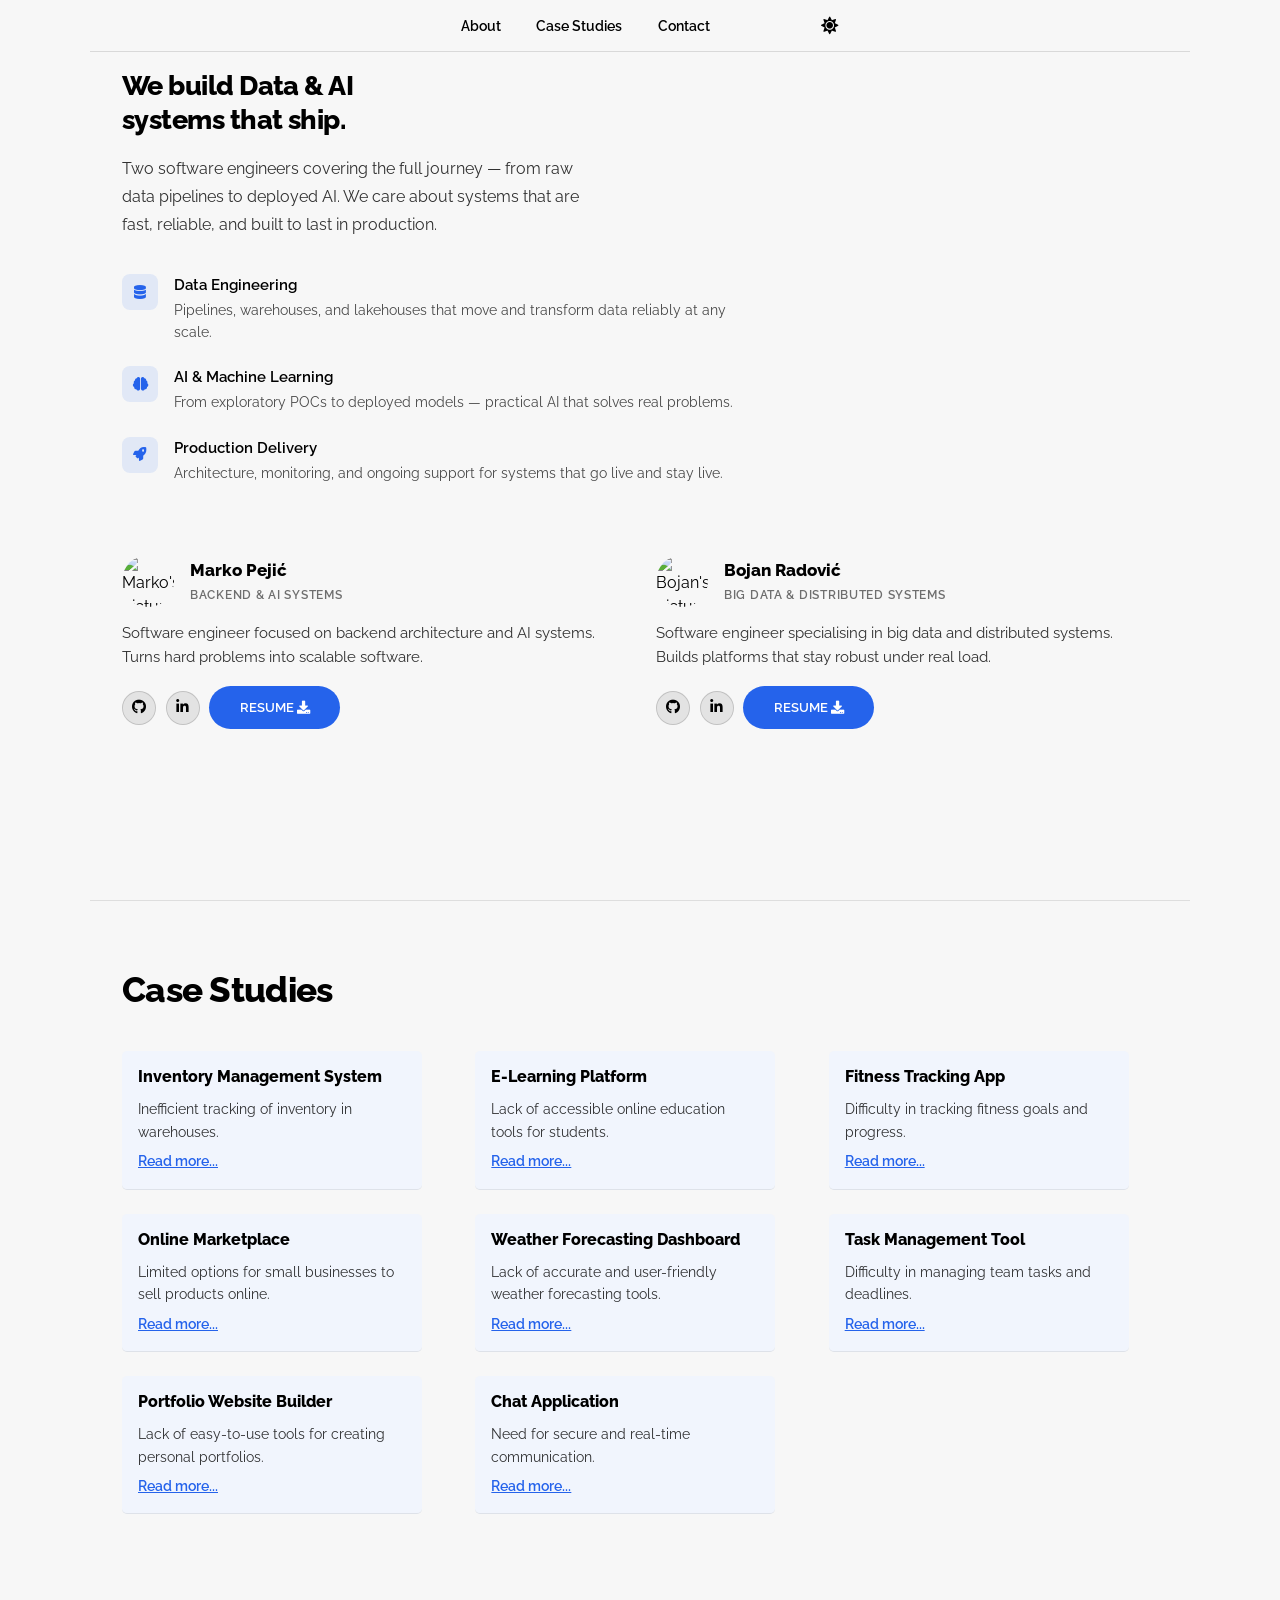
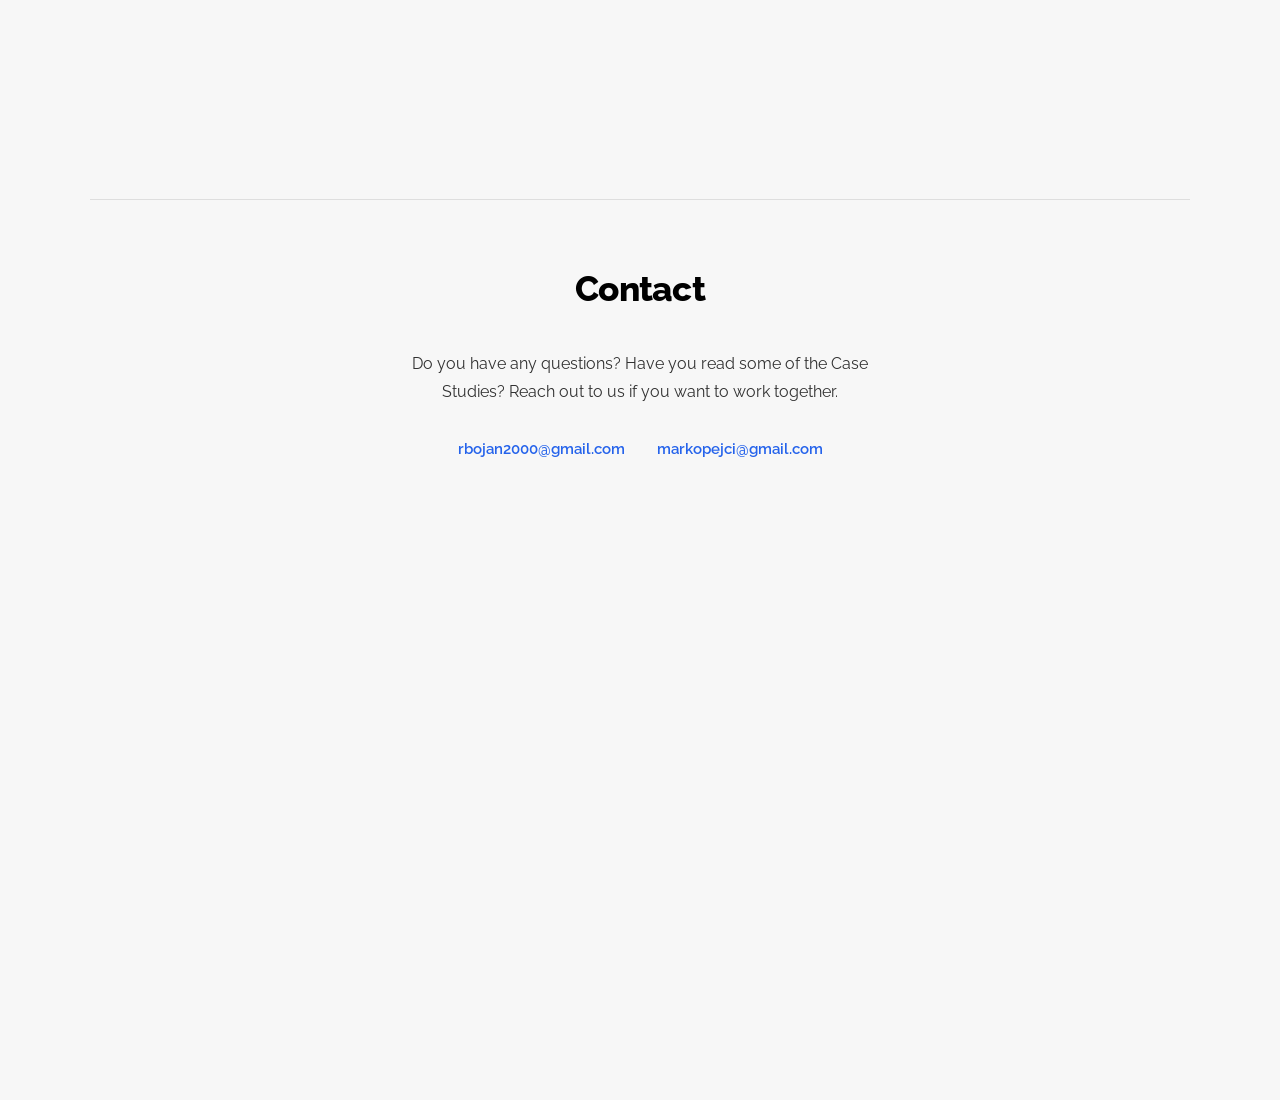
==== index.html @ 1a300f39 "Template" ====
<!DOCTYPE html>
<html lang="en">

<head>
  <meta charset="UTF-8" />
  <meta http-equiv="X-UA-Compatible" content="IE=edge" />
  <meta name="viewport" content="width=device-width, initial-scale=1.0" />
  <!-- Primary Meta Tags -->
  <title>PeyAI | Software Engineering Studio</title>
  <meta property="twitter:card" content="summary_large_image" />
  <meta property="twitter:url" content="https://github.com/CommunityPro/portfolio-html" />
  <meta property="twitter:title" content="PeyAI - Software Engineering Studio" />
  <meta property="twitter:description"
    content="PeyAI builds practical and scalable software products, from AI-powered systems to modern web platforms." />
  <meta property="twitter:image"
    content="https://user-images.githubusercontent.com/62628408/150613011-b78a7f5a-0af1-4312-aab0-0022e7258693.png" />

  <!-- Link -->
  <link rel="icon" href="data:image/svg+xml,<svg xmlns='http://www.w3.org/2000/svg' viewBox='0 0 100 100'><text y='.9em' font-size='90'>☁️</text></svg>" />
  <link rel="apple-touch-icon" sizes="180x180" href="assets/favicon/apple-touch-icon.png" />
  <link rel="manifest" href="assets/favicon/site.webmanifest" />
  <link rel="stylesheet" href="https://use.fontawesome.com/releases/v5.15.4/css/all.css"
    integrity="sha384-DyZ88mC6Up2uqS4h/KRgHuoeGwBcD4Ng9SiP4dIRy0EXTlnuz47vAwmeGwVChigm" crossorigin="anonymous" />
  <link rel="stylesheet" href="css/style.css" />
  <link rel="stylesheet" href="css/utilities.css" />
</head>

<body>

  <!-- Navbar -->
  <nav class="navbar">
    <div class="container">
      <!-- Navbar links -->
      <ul class="nav-menu">
        <li><a class="nav-link" href="#about">About</a></li>
        <li><a class="nav-link" href="#projects">Case Studies</a></li>
        <li><a class="nav-link" href="#contact">Contact</a></li>

        <!-- Hamburger menu -->
      </ul>
      <div class="nav-actions">
        <div class="theme-switch">
          <input type="checkbox" id="theme-toggle-home" aria-label="Toggle dark mode" />
          <label for="theme-toggle-home" class="theme-toggle-icons">
            <i class="fas fa-sun sun"></i>
            <i class="fas fa-moon moon"></i>
          </label>
        </div>
        <div class="hamburger">
          <span class="bar"></span>
          <span class="bar"></span>
          <span class="bar"></span>
        </div>
      </div>
    </div>
  </nav>

  <!-- About Us Section -->
  <section id="about" class="container">
    <!-- Narrative + capabilities -->
    <div class="about-text">
      <h2 class="about-statement">We build Data &amp; AI<br>systems that ship.</h2>
      <p class="about-body">Two software engineers covering the full journey &mdash; from raw data pipelines to deployed AI. We care about systems that are fast, reliable, and built to last in production.</p>
      <ul class="about-capabilities">
        <li>
          <span class="cap-icon"><i class="fas fa-database"></i></span>
          <div>
            <strong>Data Engineering</strong>
            <p>Pipelines, warehouses, and lakehouses that move and transform data reliably at any scale.</p>
          </div>
        </li>
        <li>
          <span class="cap-icon"><i class="fas fa-brain"></i></span>
          <div>
            <strong>AI &amp; Machine Learning</strong>
            <p>From exploratory POCs to deployed models &mdash; practical AI that solves real problems.</p>
          </div>
        </li>
        <li>
          <span class="cap-icon"><i class="fas fa-rocket"></i></span>
          <div>
            <strong>Production Delivery</strong>
            <p>Architecture, monitoring, and ongoing support for systems that go live and stay live.</p>
          </div>
        </li>
      </ul>
    </div>

    <!-- Team -->
    <div class="about-team">
      <div class="profile-card">
        <div class="profile-card-top">
          <img src="./assets/1657888486524.jpeg" alt="Marko's Picture" class="profile-image" />
          <div>
            <h3>Marko Pejić</h3>
            <p class="profile-role">Backend &amp; AI Systems</p>
          </div>
        </div>
        <p class="profile-bio">Software engineer focused on backend architecture and AI systems. Turns hard problems into scalable software.</p>
        <div class="profile-actions">
          <a href="https://github.com/" target="_blank" rel="noopener" class="btn-icon" title="GitHub"><i class="fab fa-github"></i></a>
          <a href="https://linkedin.com/" target="_blank" rel="noopener" class="btn-icon" title="LinkedIn"><i class="fab fa-linkedin-in"></i></a>
          <a href="marko-resume.pdf" download class="btn btn-primary btn-sm">Resume <i class="fas fa-download"></i></a>
        </div>
      </div>
      <div class="profile-card">
        <div class="profile-card-top">
          <img src="assets/Boysant.jpeg" alt="Bojan's Picture" class="profile-image" />
          <div>
            <h3>Bojan Radović</h3>
            <p class="profile-role">Big Data &amp; Distributed Systems</p>
          </div>
        </div>
        <p class="profile-bio">Software engineer specialising in big data and distributed systems. Builds platforms that stay robust under real load.</p>
        <div class="profile-actions">
          <a href="https://github.com/" target="_blank" rel="noopener" class="btn-icon" title="GitHub"><i class="fab fa-github"></i></a>
          <a href="https://linkedin.com/" target="_blank" rel="noopener" class="btn-icon" title="LinkedIn"><i class="fab fa-linkedin-in"></i></a>
          <a href="bojan-resume.pdf" download class="btn btn-primary btn-sm">Resume <i class="fas fa-download"></i></a>
        </div>
      </div>
    </div>

  </section>

  <!-- Projects Section -->
  <section id="projects" class="project-container container">
    <h2 class="section-title">Case Studies</h2>
    <div class="project-grid">
      <!-- Project 1 -->
      <div class="card project-card">
        <h3>Inventory Management System</h3>
        <p>Inefficient tracking of inventory in warehouses.</p>
        <a href="project-example.html" class="read-more">Read more...</a>
      </div>
      <!-- Project 2 -->
      <div class="card project-card">
        <h3>E-Learning Platform</h3>
        <p>Lack of accessible online education tools for students.</p>
        <a href="project-example.html" class="read-more">Read more...</a>
      </div>
      <!-- Project 3 -->
      <div class="card project-card">
        <h3>Fitness Tracking App</h3>
        <p>Difficulty in tracking fitness goals and progress.</p>
        <a href="project-example.html" class="read-more">Read more...</a>
      </div>
      <!-- Project 4 -->
      <div class="card project-card">
        <h3>Online Marketplace</h3>
        <p>Limited options for small businesses to sell products online.</p>
        <a href="project-example.html" class="read-more">Read more...</a>
      </div>
      <!-- Project 5 -->
      <div class="card project-card">
        <h3>Weather Forecasting Dashboard</h3>
        <p>Lack of accurate and user-friendly weather forecasting tools.</p>
        <a href="project-example.html" class="read-more">Read more...</a>
      </div>
      <!-- Project 6 -->
      <div class="card project-card">
        <h3>Task Management Tool</h3>
        <p>Difficulty in managing team tasks and deadlines.</p>
        <a href="project-example.html" class="read-more">Read more...</a>
      </div>
      <!-- Project 7 -->
      <div class="card project-card">
        <h3>Portfolio Website Builder</h3>
        <p>Lack of easy-to-use tools for creating personal portfolios.</p>
        <a href="project-example.html" class="read-more">Read more...</a>
      </div>
      <!-- Project 8 -->
      <div class="card project-card">
        <h3>Chat Application</h3>
        <p>Need for secure and real-time communication.</p>
        <a href="project-example.html" class="read-more">Read more...</a>
      </div>
    </div>
  </section>

  <!-- Contact Section -->
  <section id="contact" class="container">
    <h2 class="section-title">Contact</h2>
    <p class="contact-body">Do you have any questions? Have you read some of the Case Studies? Reach out to us if you want to work together.</p>
    <div class="contact-emails">
      <a href="mailto:rbojan2000@gmail.com" class="contact-email">rbojan2000@gmail.com</a>
      <a href="mailto:markopejci@gmail.com" class="contact-email">markopejci@gmail.com</a>
    </div>
  </section>

  <script src="js/script.js"></script>
</body>

</html>
---- css/style.css ----
/* This is the required project styling. Will contain essential CSS styles like:
   * Flex property
   * Grid layout
   * Cards and sections
*/

@import url(https://fonts.googleapis.com/css?family=Raleway:100,200,300,regular,500,600,700,800,900,100italic,200italic,300italic,italic,500italic,600italic,700,800,900italic);

/* variables */
:root {
  /* Colors */
  --primary-color: #2563eb;
  --secondary-color: #2563eb;
  --bg-primary: #f7f7f7;
  --text-color: #000000;
  --text-color-two: #ffffff;
  --bg-secondary: #1e3a8a;
  --card-background: #f1f5fd;
  --bg-secondary-two: #dbeafe;
  --shadow: 0 8px 24px rgba(0, 0, 0, 0.08);
  --footer-bg: #111827;
  --ambient-a: rgba(37, 99, 235, 0.12);
  --ambient-b: rgba(37, 99, 235, 0.10);
  --network-overlay: rgba(255, 255, 255, 0.70);

  /* Font Weight */
  --weight-small: 400;
  --weight-semibold: 600;
  --weight-bold: 800;

  /* Max width */
  --width-small: 600px;
  --width-medium: 1100px;
  --width-large: 1300px;
}

[data-theme="dark"] {
  --primary-color: #3b82f6;
  --secondary-color: #3b82f6;
  --bg-primary: #141414;
  --text-color: #f7f7f7;
  --text-color-two: #141414;
  --bg-secondary: #141414;
  --card-background: #1e1e1e;
  --bg-secondary-two: #1a1030;
  --shadow: 0 10px 28px rgba(0, 0, 0, 0.60);
  --footer-bg: #0d0d0d;
  --ambient-a: rgba(59, 130, 246, 0.12);
  --ambient-b: rgba(59, 130, 246, 0.08);
  --network-overlay: rgba(0, 0, 0, 0.75);
}

html {
  font-size: 100%;
  scroll-behavior: smooth;
}

/* Reset default styling */
* {
  margin: 0;
  padding: 0;
  box-sizing: border-box;
}

ul {
  list-style: none;
}

a {
  text-decoration: none;
  color: var(--text-color);
}

/* Main styling */
body {
  background: var(--bg-primary);
  color: var(--text-color);
  font-family: "Raleway", sans-serif;
  line-height: 1.5;
  overflow-x: hidden;
}

button,
input,
textarea,
select,
a,
p,
h1,
h2,
h3,
h4,
h5,
h6,
li,
label,
span {
  font-family: "Raleway", sans-serif;
}

.fas.fa-arrow-right {
  margin-left: 0.5rem;
  font-size: 0.9rem;
}

/* Navbar */
.navbar {
  position: fixed;
  top: 0;
  left: 0;
  right: 0;
  z-index: 1000;
  background: transparent;
  transition: background 0.3s ease, box-shadow 0.3s ease;
}

.navbar.scrolled {
  background: var(--bg-primary);
}

.navbar.scrolled .container {
  position: relative;
}

.navbar.scrolled .container::after {
  content: '';
  position: absolute;
  bottom: 0;
  left: 5%;
  right: 5%;
  height: 1px;
  box-shadow: 0 4px 8px 2px color-mix(in srgb, var(--text-color) 8%, transparent);
}

.navbar .container {
  display: flex;
  align-items: center;
  justify-content: center;
  gap: 3rem;
  z-index: 20;
  height: 52px;
  width: 100%;
  border-bottom: 1px solid color-mix(in srgb, var(--text-color) 12%, transparent);
}

.navbar .nav-home {
  color: var(--text-color);
  font-size: 1.1rem;
  line-height: 1;
  margin-right: 1.4rem;
}

.navbar .nav-home:hover {
  color: var(--primary-color);
}

.navbar .nav-menu {
  display: flex;
  align-items: center;
  background: transparent;
  gap: 1.1rem;
  margin: 0 1.5rem;
}

.navbar .nav-link {
  margin: 0;
  font-size: 0.85rem;
  font-weight: var(--weight-semibold);
  padding: 0.1rem 0.55rem;
}

.navbar #logo img {
  display: block;
  width: 40px;
}

.navbar #logo a {
  color: var(--primary-color);
  font-size: 1.1rem;
  font-weight: var(--weight-bold);
  letter-spacing: 0.04em;
}

.navbar .btn {
  margin-right: 1.5rem;
}

.navbar .nav-actions {
  display: flex;
  align-items: center;
  gap: 0.3rem;
  margin-left: 1.4rem;
}

.division {
  display: none;
}

/* Section Spacing */
section {
  padding: 5rem 0;
  scroll-margin-top: 0;
}

/* Projects */
#projects {
  display: flex;
  flex-direction: column;
  margin: 0 auto;
  padding-top: calc(52px + 1rem);
  border-top: 1px solid color-mix(in srgb, var(--text-color) 10%, transparent);
  border-bottom: 1px solid color-mix(in srgb, var(--text-color) 10%, transparent);
  min-height: 100vh;
}

#projects .btn {
  align-self: center;
  margin: 2rem 0;
}

.project {
  display: flex;
  flex-direction: column;
  gap: 2rem;
  align-items: center;
}

.card {
  flex: 1;
  min-width: 250px;
  max-width: 300px;
  padding: 1.5rem 0;
  color: var(--text-color);
  text-align: left;
  border-bottom: 1px solid color-mix(in srgb, var(--text-color) 8%, transparent);
}

.card .project-bio p {
  font-size: 0.83rem;
}

.card .project-bio h3 {
  font-size: 0.9rem;
}

.project-info {
  display: flex;
  justify-content: space-between;
  opacity: 0;
  position: relative;
  transition: 0.5s ease-in-out;
}

.project-bio {
  display: flex;
  flex-direction: column;
  justify-content: flex-end;
  position: relative;
  top: 160px;
  left: 10px;
}

/* Projects Section */
.project-container {
  margin: 1.5rem auto;
  max-width: 100%;
  /* Allow the section to span the full width of the screen */
  padding: 0 1rem;
  /* Add padding for better spacing on smaller screens */
}

.project-grid {
  display: grid;
  grid-template-columns: repeat(auto-fit, minmax(300px, 1fr));
  /* Dynamically fit cards in a row */
  gap: 1.5rem;
  /* Add spacing between cards */
}

.card {
  display: flex;
  flex-direction: column;
  justify-content: space-between;
  padding: 1.8rem 0;
  color: var(--text-color);
  text-align: left;
  height: 100%;
  border-bottom: 1px solid color-mix(in srgb, var(--text-color) 8%, transparent);
  transition: none;
}

.card:hover {
  transform: none;
  box-shadow: none;
  border-bottom-color: transparent;
}

.project-grid .project-card {
  border-bottom: 1px solid color-mix(in srgb, var(--text-color) 8%, transparent);
}

.project-grid .project-card h3 {
  line-height: 1.2;
}

.project-grid .project-card .btn {
  margin-top: 1rem;
}

.read-more {
  display: inline-block;
  margin-top: auto;
  font-size: 0.85rem;
  font-weight: var(--weight-semibold);
  color: var(--primary-color);
  text-decoration: none;
}

.read-more:hover {
  text-decoration: underline;
}

.card h3 {
  font-size: 1rem;
  font-weight: var(--weight-bold);
  margin-bottom: 0.75rem;
  color: var(--text-color);
}

.card p {
  font-size: 0.88rem;
  line-height: 1.6;
  margin-bottom: 0.5rem;
  opacity: 0.8;
}

.card a:not(.btn) {
  align-self: flex-start;
  margin-top: auto;
  font-size: 0.88rem;
  color: var(--primary-color);
  text-decoration: underline;
}

.card a:not(.btn):hover {
  color: var(--secondary-color);
}

/* Footer */
#footer {
  background: var(--footer-bg);
}

#footer .container {
  display: flex;
  flex-direction: column;
  align-items: center;
  justify-content: center;
  color: #ffffff;
  min-height: 160px;
  text-align: center;
}

#footer a {
  font-size: 0.8rem;
  color: #ffffff;
}

#footer a:hover {
  opacity: 0.6;
}

#footer .social {
  margin: 0.9rem 0;
}

#footer .social img {
  width: 20px;
  height: 20px;
}

#footer .social a {
  margin: 0 0.5rem;
}

#footer p {
  font-size: 0.8rem;
}

/* About Section */
#about {
  margin: 0 auto;
  padding-top: calc(52px + 1rem);
  min-height: 100vh;
}

.about-text {
  max-width: 640px;
  margin-bottom: 3rem;
}

.about-team {
  display: grid;
  grid-template-columns: 1fr 1fr;
  gap: 2rem;
}

@media (max-width: 600px) {
  .about-team {
    grid-template-columns: 1fr;
  }
}

.section-title {
  font-size: clamp(1.6rem, 3vw, 2.2rem);
  font-weight: var(--weight-bold);
  line-height: 1.2;
  margin-bottom: 2.5rem;
  letter-spacing: -0.02em;
}

.about-statement {
  font-size: clamp(1.3rem, 2.5vw, 1.7rem);
  font-weight: var(--weight-bold);
  line-height: 1.25;
  letter-spacing: -0.02em;
  margin-bottom: 1.2rem;
}

.about-body {
  font-size: 1rem;
  line-height: 1.75;
  opacity: 0.8;
  margin-bottom: 2.2rem;
  max-width: 480px;
}

.about-capabilities {
  list-style: none;
  padding: 0;
  margin: 0;
  display: flex;
  flex-direction: column;
  gap: 1.4rem;
}

.about-capabilities li {
  display: flex;
  gap: 1rem;
  align-items: flex-start;
}

.cap-icon {
  width: 36px;
  height: 36px;
  border-radius: 8px;
  background: color-mix(in srgb, var(--primary-color) 10%, transparent);
  display: flex;
  align-items: center;
  justify-content: center;
  flex-shrink: 0;
  color: var(--primary-color);
  font-size: 0.85rem;
}

.about-capabilities strong {
  display: block;
  font-size: 0.95rem;
  font-weight: var(--weight-semibold);
  margin-bottom: 0.2rem;
  color: var(--text-color);
}

.about-capabilities p {
  font-size: 0.88rem;
  line-height: 1.55;
  opacity: 0.7;
  margin: 0;
}

.profile-card {
  padding: 1.4rem 0;
}

.profile-card-top {
  display: flex;
  align-items: center;
  gap: 1rem;
  margin-bottom: 0.9rem;
}

.profile-image {
  width: 52px;
  height: 52px;
  border-radius: 50%;
  object-fit: cover;
  flex-shrink: 0;
}

.profile-card-top h3 {
  font-size: 1.05rem;
  font-weight: var(--weight-bold);
  color: var(--text-color);
  margin: 0 0 0.15rem;
}

.profile-role {
  font-size: 0.75rem;
  opacity: 0.55;
  margin: 0;
  font-weight: var(--weight-semibold);
  text-transform: uppercase;
  letter-spacing: 0.06em;
}

.profile-bio {
  font-size: 0.92rem;
  line-height: 1.65;
  opacity: 0.8;
  margin-bottom: 1rem;
}

/* Contact Section */
#contact {
  margin: 0 auto;
  padding-top: calc(52px + 1rem);
  text-align: center;
  min-height: 100vh;
}

.contact-body {
  font-size: 1rem;
  line-height: 1.75;
  opacity: 0.8;
  max-width: 520px;
  margin: 0 auto 2rem;
}

.contact-emails {
  display: flex;
  gap: 2rem;
  justify-content: center;
  flex-wrap: wrap;
}

.contact-email {
  font-size: 0.95rem;
  font-weight: var(--weight-semibold);
  color: var(--primary-color);
  text-decoration: none;
}

.contact-email:hover {
  text-decoration: underline;
}

#contact .content-text p {
  font-size: 1rem;
  line-height: 1.6;
  max-width: 700px;
  margin: 0 auto;
}

#contact .btn {
  margin-top: 1rem;
}

/* Contact Form */
.contact-form {
  margin-top: 2rem;
  display: flex;
  flex-direction: column;
  gap: 1.5rem;
  max-width: 600px;
  margin-left: auto;
  margin-right: auto;
}

.contact-form .form-group {
  display: flex;
  flex-direction: column;
}

.contact-form label {
  font-size: 1rem;
  margin-bottom: 0.5rem;
  color: var(--text-color);
}

.contact-form input,
.contact-form textarea {
  padding: 0.75rem;
  border: 1px solid color-mix(in srgb, var(--primary-color) 28%, transparent);
  border-radius: 5px;
  font-size: 1rem;
  color: var(--text-color);
  background: color-mix(in srgb, var(--card-background) 82%, var(--bg-primary));
}

.contact-form input:focus,
.contact-form textarea:focus {
  outline: none;
  border-color: var(--primary-color);
}

.contact-form button {
  align-self: flex-start;
}

/* Header Section */
.header-container {
  text-align: center;
  margin-top: 6rem;
  padding: 2.25rem;
}

.header-container img.header-logo {
  width: 150px;
  margin-bottom: 1rem;
}

.header-container p {
  font-size: 1rem;
  line-height: 1.6;
  max-width: 700px;
  margin: 0 auto;
}

.header-container h2 {
  font-size: clamp(2rem, 5vw, 3.2rem);
  line-height: 1.15;
  color: var(--primary-color);
  margin-bottom: 1rem;
}

/* Responsiveness */

@media (max-width: 1000px) {
  .project {
    display: grid;
    grid-template-columns: repeat(2, 1fr);
  }
}

@media (max-width: 768px) {
  .navbar .nav-menu {
    justify-content: center;
  }

  .navbar .nav-link {
    font-size: 1.2rem;
    padding: 0.1rem 0.4rem;
  }

  .navbar .nav-home {
    font-size: 1.35rem;
  }

  .navbar .container {
    gap: 1.5rem;
  }

  .navbar .nav-home {
    margin-right: 0.9rem;
  }

  .navbar .nav-menu {
    gap: 0.6rem;
    margin: 0 0.9rem;
  }

  .navbar .nav-actions {
    margin-left: 0.9rem;
  }
}

@media (max-width: 670px) {
  .navbar .container {
    display: flex;
    justify-content: space-between;
  }

  .navbar .nav-menu {
    position: fixed;
    right: -100vw;
    top: 4.5rem;
    flex-direction: column;
    width: calc(80% - 10px);
    transition: 0.3s;
    background: var(--bg-primary);
    box-shadow: var(--shadow);
    padding: 2rem;
    border-radius: 5px;
    align-items: flex-start;
    margin: 0;
  }

  .navbar .nav-home,
  .navbar .nav-actions {
    margin: 0;
  }

  .navbar .btn {
    margin: 0;
    margin-top: 1rem;
  }

  .nav-menu.active {
    right: 20px;
  }

  .nav-menu .nav-link {
    font-size: 0.9rem;
    margin: 0 0.2rem;
  }

  .nav-menu li {
    margin-bottom: 0.5rem;
    width: 100%;
  }

  .nav-menu .btn {
    width: 100%;
    text-align: center;
    margin-top: 0.5rem;
  }

  .hamburger {
    display: block;
    cursor: pointer;
    padding: 0.2rem 0.4rem;
  }

  .hamburger.active {
    border: 1px dotted gray;
  }

  .hamburger.active .bar:nth-child(2) {
    opacity: 0;
  }

  .hamburger.active .bar:nth-child(1) {
    transform: translateY(6px) rotate(45deg);
  }

  .hamburger.active .bar:nth-child(3) {
    transform: translateY(-8px) rotate(-45deg);
  }
}

@media (max-width: 600px) {
  .project {
    display: grid;
    grid-template-columns: 1fr;
  }

  .header-container .btn {
    border-radius: 5px;
    width: 80%;
  }

  .header-container {
    padding: 1.2rem;
    margin-top: 5.5rem;
  }
}

/* Project detail page */
.case-hero {
  margin-top: 7rem;
  margin-bottom: 2rem;
}

.case-grid {
  display: grid;
  grid-template-columns: 2fr 1fr;
  gap: 1.5rem;
  align-items: start;
}

.case-panel {
  background: linear-gradient(165deg,
      color-mix(in srgb, var(--card-background) 90%, var(--bg-primary)),
      color-mix(in srgb, var(--card-background) 80%, var(--bg-secondary-two)));
  border: 1px solid color-mix(in srgb, var(--primary-color) 20%, transparent);
  border-radius: 16px;
  box-shadow: var(--shadow);
  padding: 1.4rem;
}

.case-panel h2,
.case-panel h3 {
  margin-bottom: 0.8rem;
  color: var(--text-color);
}

.case-panel p,
.case-panel li {
  color: var(--text-color);
}

.case-panel ul {
  margin-left: 1rem;
  list-style: disc;
}

.case-meta {
  display: grid;
  gap: 0.8rem;
}

.meta-item {
  background: color-mix(in srgb, var(--card-background) 90%, transparent);
  border: 1px solid color-mix(in srgb, var(--primary-color) 16%, transparent);
  border-radius: 10px;
  padding: 0.8rem;
}

.meta-label {
  display: block;
  font-size: 0.78rem;
  letter-spacing: 0.08em;
  color: color-mix(in srgb, var(--text-color) 62%, transparent);
  margin-bottom: 0.2rem;
}

.case-highlights {
  display: grid;
  grid-template-columns: repeat(3, 1fr);
  gap: 1rem;
  margin-top: 1.5rem;
}

.highlight {
  border-radius: 10px;
  padding: 1rem;
  background: color-mix(in srgb, var(--secondary-color) 14%, transparent);
  border: 1px solid color-mix(in srgb, var(--secondary-color) 30%, transparent);
}

.highlight strong {
  display: block;
  font-size: 1.25rem;
  color: var(--text-color);
}

@media (max-width: 900px) {
  .case-grid {
    grid-template-columns: 1fr;
  }

  .case-highlights {
    grid-template-columns: 1fr;
  }

}
---- css/utilities.css ----
/* ?This is where reusable styling of this template will be. 
   !Will contain things like:
   * Button styling
   * Background color styling
   * padding and margin
*/

.container {
  max-width: var(--width-medium);
  margin: 0 auto;
  padding: 1rem 2rem;
}

h1::selection,
h2::selection {
  color: var(--text-color-two);
  background: var(--primary-color);
}

.btn-sm {
  padding: 0.45rem 1rem;
  font-size: 0.78rem;
}

.profile-actions {
  display: flex;
  align-items: center;
  gap: 0.6rem;
  margin-top: 0.5rem;
  flex-wrap: wrap;
}

.btn-icon {
  display: inline-flex;
  align-items: center;
  justify-content: center;
  width: 34px;
  height: 34px;
  border-radius: 50%;
  background: color-mix(in srgb, var(--text-color) 8%, transparent);
  border: 1px solid color-mix(in srgb, var(--text-color) 15%, transparent);
  color: var(--text-color);
  font-size: 0.9rem;
  transition: background 0.2s, color 0.2s;
}

.btn-icon:hover {
  background: var(--primary-color);
  color: var(--text-color-two);
  border-color: var(--primary-color);
}

/* Buttons */
.btn {
  display: inline-block;
  padding: 0.75rem 1.9rem;
  border-radius: 30px;
  text-transform: uppercase;
  font-size: 0.82rem;
  transition: 0.3s;
}

.btn-primary {
  background: var(--primary-color);
  color: var(--text-color-two);
  font-weight: var(--weight-semibold);
  transition: background-color 0.25s, transform 0.2s;
}

.btn-primary:hover {
  background: var(--secondary-color);
  color: var(--text-color-two);
  transform: scale(1.04);
}

.btn-secondary {
  margin: 5px 0;
  background-color: var(--bg-secondary);
  color: var(--text-color-two);
}

.btn-secondary:hover {
  background-color: var(--bg-secondary-two);
  color: var(--primary-color);
}

/* Dark mode toggle */
.theme-switch {
  display: flex;
  align-items: center;
}

.theme-switch input {
  position: absolute;
  opacity: 0;
  pointer-events: none;
}

.theme-toggle-icons {
  width: 34px;
  height: 34px;
  border-radius: 50%;
  border: none;
  background: transparent;
  display: flex;
  align-items: center;
  justify-content: center;
  position: relative;
  padding: 0;
  cursor: pointer;
}

.theme-toggle-icons i {
  font-size: 1.1rem;
  transition: opacity 0.25s ease, color 0.25s ease;
  color: var(--text-color);
  opacity: 0;
  position: absolute;
  top: 50%;
  left: 50%;
  transform: translate(-50%, -50%);
}

.theme-toggle-icons .sun {
  opacity: 1;
}

.theme-toggle-icons:hover i {
  color: var(--primary-color);
}

.theme-switch input:checked+.theme-toggle-icons .sun {
  opacity: 0;
}

.theme-switch input:checked+.theme-toggle-icons .moon {
  opacity: 1;
}

/* Header Container */
.header-container {
  display: flex;
  flex-direction: column;
  align-items: center;
  justify-content: center;
  margin-top: 8rem;
  padding: 1rem;
}

.header-container>div {
  margin-top: 1rem;
}

.content-text {
  text-align: left;
  margin: 1.5rem 0;
}

.content-text h2 {
  line-height: 1.2;
}

.content-text p {
  padding: 0.5rem 0;
  max-width: 600px;
}

/* Project cards */
.card {
  padding: 1rem;
  background: var(--card-background);
  color: var(--text-color);
  border-radius: 5px;
  transition: 0.4s ease-in-out;
  cursor: default;
}

.card a {
  color: var(--primary-color);
  transition: 0.25s ease-in-out;
  font-size: 1.1rem;
  margin-right: 0.3rem;
}

.card a:hover {
  color: var(--secondary-color);
}

.card:hover {
  box-shadow: var(--shadow);
}

.card:hover .project-info {
  opacity: 1;
}

/* Media Queries */
@media (max-width: 768px) {
  .header-container {
    margin-top: 7rem;
    text-align: center;
  }

  .content-text h2 {
    font-size: 2.5rem;
  }
}
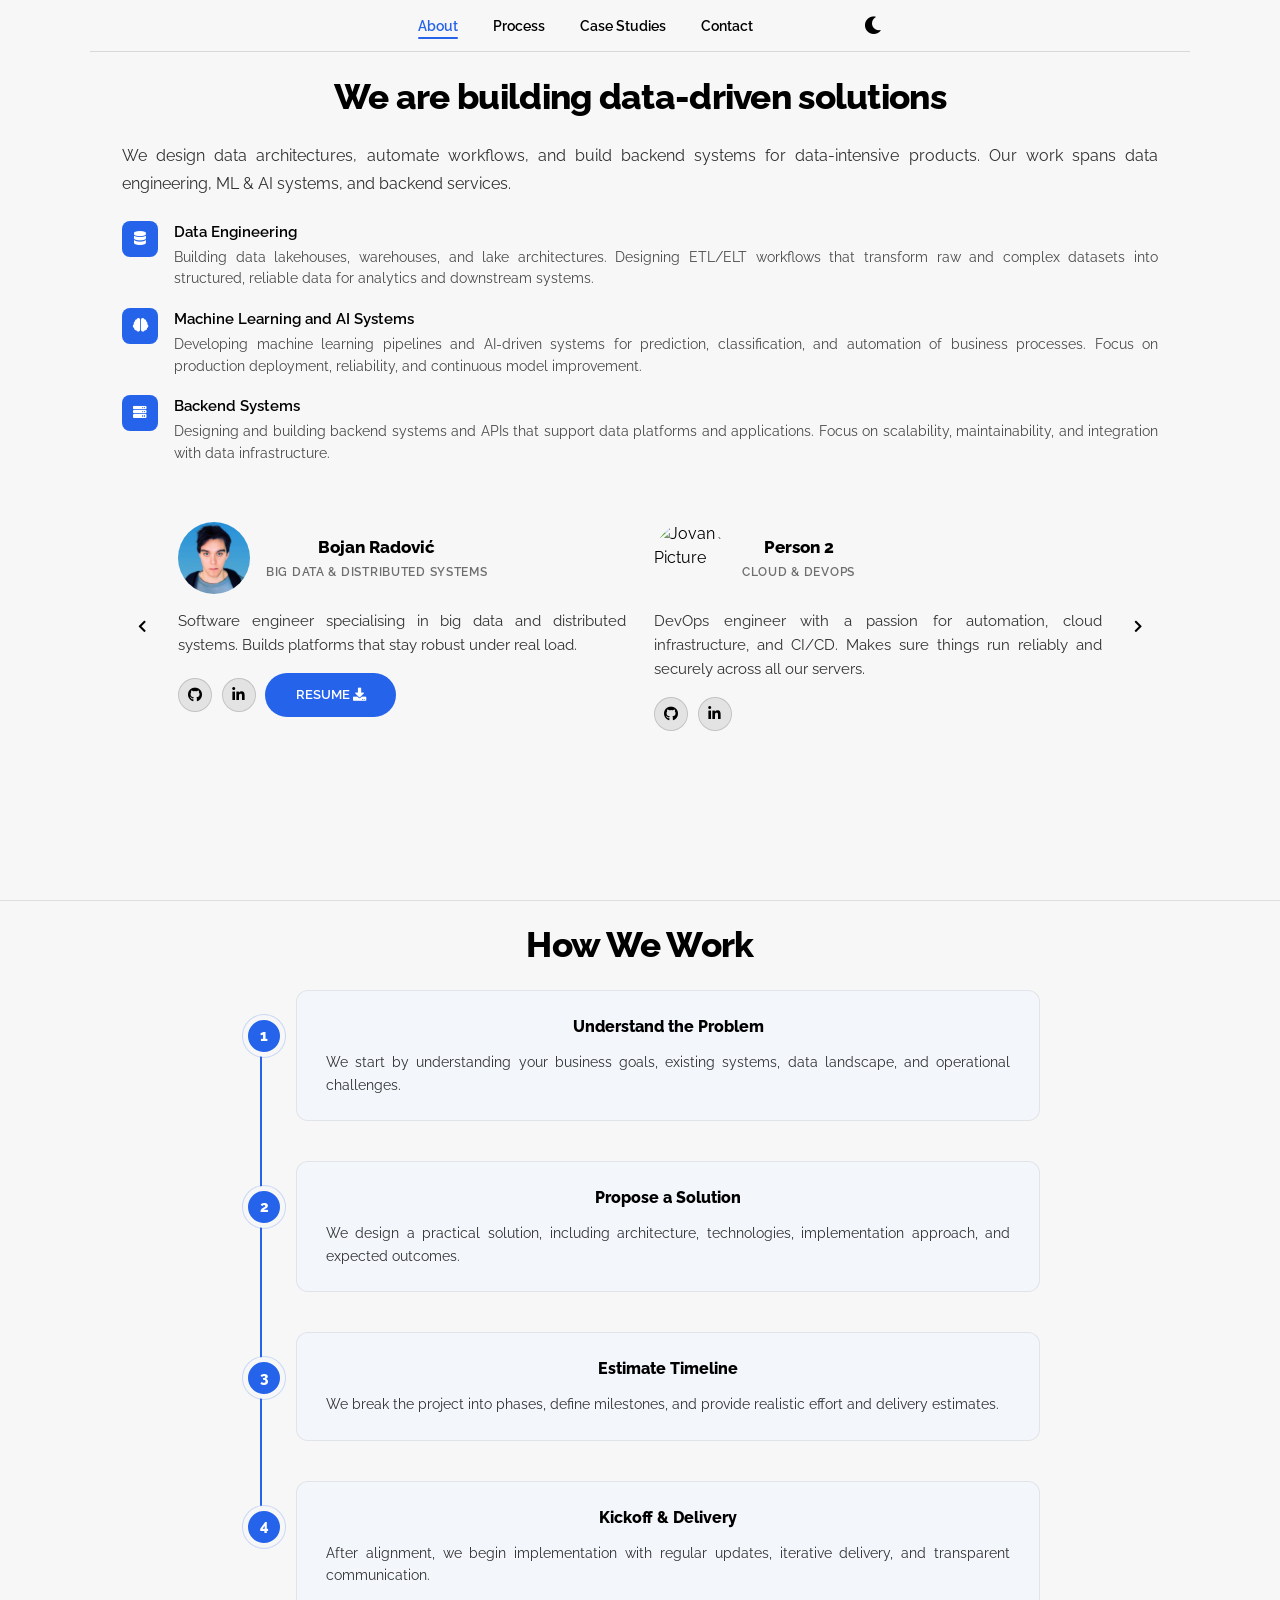
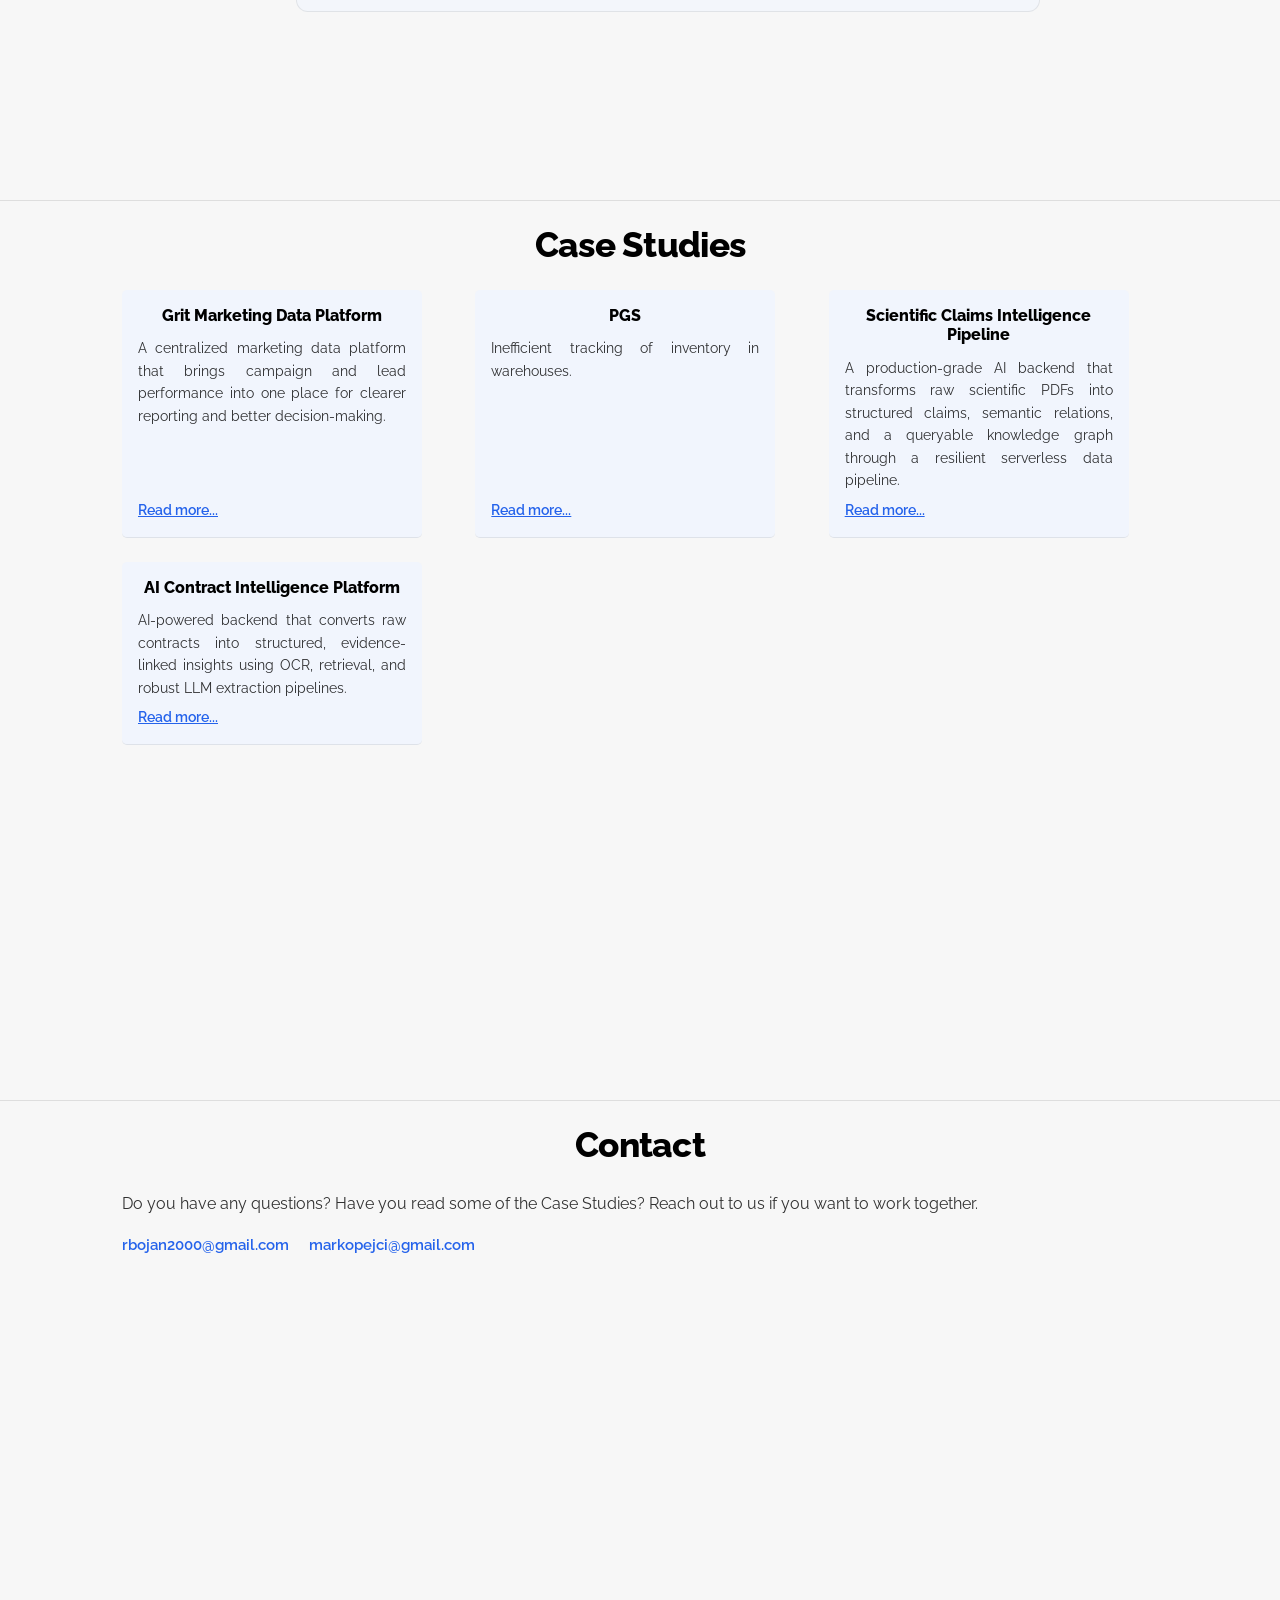
==== commit 057493cf: "Default mode" ====
--- a/index.html
+++ b/index.html
@@ -30,9 +30,11 @@
   <!-- Navbar -->
   <nav class="navbar">
     <div class="container">
+      <span class="nav-brand">PeyAI</span>
       <!-- Navbar links -->
       <ul class="nav-menu">
         <li><a class="nav-link" href="#about">About</a></li>
+        <li><a class="nav-link" href="#process">Process</a></li>
         <li><a class="nav-link" href="#projects">Case Studies</a></li>
         <li><a class="nav-link" href="#contact">Contact</a></li>
 
@@ -57,122 +59,183 @@
 
   <!-- About Us Section -->
   <section id="about" class="container">
+    <h2 class="section-title">We are building data-driven solutions</h2>
+
     <!-- Narrative + capabilities -->
     <div class="about-text">
-      <h2 class="about-statement">We build Data &amp; AI<br>systems that ship.</h2>
-      <p class="about-body">Two software engineers covering the full journey &mdash; from raw data pipelines to deployed AI. We care about systems that are fast, reliable, and built to last in production.</p>
+      <p class="about-body">
+        We design data architectures, automate workflows, and build backend systems for data-intensive products.     Our work spans data engineering, ML &amp; AI systems, and backend services.
+      </p>
+
       <ul class="about-capabilities">
         <li>
           <span class="cap-icon"><i class="fas fa-database"></i></span>
           <div>
             <strong>Data Engineering</strong>
-            <p>Pipelines, warehouses, and lakehouses that move and transform data reliably at any scale.</p>
+            <p>
+              Building data lakehouses, warehouses, and lake architectures.
+              Designing ETL/ELT workflows that transform raw and complex datasets into structured, reliable data for analytics and downstream systems.
+            </p>
           </div>
         </li>
+
         <li>
           <span class="cap-icon"><i class="fas fa-brain"></i></span>
           <div>
-            <strong>AI &amp; Machine Learning</strong>
-            <p>From exploratory POCs to deployed models &mdash; practical AI that solves real problems.</p>
+            <strong>Machine Learning and AI Systems</strong>
+            <p>
+              Developing machine learning pipelines and AI-driven systems for prediction, classification, and automation of business processes.
+              Focus on production deployment, reliability, and continuous model improvement.
+            </p>
           </div>
         </li>
+
         <li>
-          <span class="cap-icon"><i class="fas fa-rocket"></i></span>
+          <span class="cap-icon"><i class="fas fa-server"></i></span>
           <div>
-            <strong>Production Delivery</strong>
-            <p>Architecture, monitoring, and ongoing support for systems that go live and stay live.</p>
+            <strong>Backend Systems</strong>
+            <p>
+              Designing and building backend systems and APIs that support data platforms and applications.
+              Focus on scalability, maintainability, and integration with data infrastructure.
+            </p>
           </div>
         </li>
       </ul>
     </div>
 
     <!-- Team -->
-    <div class="about-team">
-      <div class="profile-card">
-        <div class="profile-card-top">
-          <img src="./assets/1657888486524.jpeg" alt="Marko's Picture" class="profile-image" />
-          <div>
-            <h3>Marko Pejić</h3>
-            <p class="profile-role">Backend &amp; AI Systems</p>
-          </div>
-        </div>
-        <p class="profile-bio">Software engineer focused on backend architecture and AI systems. Turns hard problems into scalable software.</p>
-        <div class="profile-actions">
-          <a href="https://github.com/" target="_blank" rel="noopener" class="btn-icon" title="GitHub"><i class="fab fa-github"></i></a>
-          <a href="https://linkedin.com/" target="_blank" rel="noopener" class="btn-icon" title="LinkedIn"><i class="fab fa-linkedin-in"></i></a>
-          <a href="marko-resume.pdf" download class="btn btn-primary btn-sm">Resume <i class="fas fa-download"></i></a>
-        </div>
-      </div>
-      <div class="profile-card">
-        <div class="profile-card-top">
-          <img src="assets/Boysant.jpeg" alt="Bojan's Picture" class="profile-image" />
-          <div>
-            <h3>Bojan Radović</h3>
-            <p class="profile-role">Big Data &amp; Distributed Systems</p>
-          </div>
-        </div>
-        <p class="profile-bio">Software engineer specialising in big data and distributed systems. Builds platforms that stay robust under real load.</p>
-        <div class="profile-actions">
-          <a href="https://github.com/" target="_blank" rel="noopener" class="btn-icon" title="GitHub"><i class="fab fa-github"></i></a>
-          <a href="https://linkedin.com/" target="_blank" rel="noopener" class="btn-icon" title="LinkedIn"><i class="fab fa-linkedin-in"></i></a>
-          <a href="bojan-resume.pdf" download class="btn btn-primary btn-sm">Resume <i class="fas fa-download"></i></a>
-        </div>
-      </div>
-    </div>
-
+    <div class="team-container">
+      <button class="team-arrow" id="team-prev" aria-label="Previous"><i class="fas fa-chevron-left"></i></button>
+      <div class="about-team" id="team-slider">
+        <div class="profile-card">
+          <div class="profile-card-top">
+            <img src="./assets/Marko.jpeg" alt="Marko's Picture" class="profile-image" />
+            <div>
+              <h3>Marko Pejić</h3>
+              <p class="profile-role">Backend &amp; AI Systems</p>
+            </div>
+          </div>
+          <p class="profile-bio">Software engineer focused on backend architecture and AI systems. Turns hard problems into scalable software.</p>
+          <div class="profile-actions">
+            <a href="https://github.com/PejicM" target="_blank" rel="noopener" class="btn-icon" title="GitHub"><i class="fab fa-github"></i></a>
+            <a href="https://www.linkedin.com/in/marko-peji%C4%87-894387190" target="_blank" rel="noopener" class="btn-icon" title="LinkedIn"><i class="fab fa-linkedin-in"></i></a>
+            <a href="assets/cvs/marko_pejic_resume.pdf" download class="btn btn-primary btn-sm">Resume <i class="fas fa-download"></i></a>
+          </div>
+        </div>
+        <div class="profile-card">
+          <div class="profile-card-top">
+            <img src="assets/Bojan.png" alt="Bojan's Picture" class="profile-image" />
+            <div>
+              <h3>Bojan Radović</h3>
+              <p class="profile-role">Big Data &amp; Distributed Systems</p>
+            </div>
+          </div>
+          <p class="profile-bio">Software engineer specialising in big data and distributed systems. Builds platforms that stay robust under real load.</p>
+          <div class="profile-actions">
+            <a href="https://github.com/" target="_blank" rel="noopener" class="btn-icon" title="GitHub"><i class="fab fa-github"></i></a>
+            <a href="https://linkedin.com/" target="_blank" rel="noopener" class="btn-icon" title="LinkedIn"><i class="fab fa-linkedin-in"></i></a>
+            <a href="assets/cvs/bojan_radovic_resume.pdf" download class="btn btn-primary btn-sm">Resume <i class="fas fa-download"></i></a>
+          </div>
+        </div>
+        <div class="profile-card">
+          <div class="profile-card-top">
+            <img src="https://i.pravatar.cc/150?img=5" alt="Ana's Picture" class="profile-image" />
+            <div>
+              <h3>Person 1</h3>
+              <p class="profile-role">Frontend &amp; UI/UX</p>
+            </div>
+          </div>
+          <p class="profile-bio">Web developer focused on creating smooth and responsive user interfaces. Bridges the gap between design and technical implementation.</p>
+          <div class="profile-actions">
+            <a href="https://github.com/" target="_blank" rel="noopener" class="btn-icon" title="GitHub"><i class="fab fa-github"></i></a>
+            <a href="https://linkedin.com/" target="_blank" rel="noopener" class="btn-icon" title="LinkedIn"><i class="fab fa-linkedin-in"></i></a>
+          </div>
+        </div>
+        <div class="profile-card">
+          <div class="profile-card-top">
+            <img src="https://i.pravatar.cc/150?img=11" alt="Jovan's Picture" class="profile-image" />
+            <div>
+              <h3>Person 2</h3>
+              <p class="profile-role">Cloud &amp; DevOps</p>
+            </div>
+          </div>
+          <p class="profile-bio">DevOps engineer with a passion for automation, cloud infrastructure, and CI/CD. Makes sure things run reliably and securely across all our servers.</p>
+          <div class="profile-actions">
+            <a href="https://github.com/" target="_blank" rel="noopener" class="btn-icon" title="GitHub"><i class="fab fa-github"></i></a>
+            <a href="https://linkedin.com/" target="_blank" rel="noopener" class="btn-icon" title="LinkedIn"><i class="fab fa-linkedin-in"></i></a>
+          </div>
+        </div>
+      </div>
+      <button class="team-arrow" id="team-next" aria-label="Next"><i class="fas fa-chevron-right"></i></button>
+    </div>
+
+  </section>
+  <!-- Process Section -->
+  <section id="process" class="container">
+    <h2 class="section-title">How We Work</h2>
+
+    <div class="process-grid">
+      <div class="process-card">
+        <h3>Understand the Problem</h3>
+        <p>
+          We start by understanding your business goals, existing systems,
+          data landscape, and operational challenges.
+        </p>
+      </div>
+
+      <div class="process-card">
+        <h3>Propose a Solution</h3>
+        <p>
+          We design a practical solution, including architecture,
+          technologies, implementation approach, and expected outcomes.
+        </p>
+      </div>
+
+      <div class="process-card">
+        <h3>Estimate Timeline</h3>
+        <p>
+          We break the project into phases, define milestones,
+          and provide realistic effort and delivery estimates.
+        </p>
+      </div>
+
+      <div class="process-card">
+        <h3>Kickoff & Delivery</h3>
+        <p>
+          After alignment, we begin implementation with regular updates,
+          iterative delivery, and transparent communication.
+        </p>
+      </div>
+    </div>
   </section>
 
   <!-- Projects Section -->
   <section id="projects" class="project-container container">
     <h2 class="section-title">Case Studies</h2>
     <div class="project-grid">
+      <!-- Project 0 -->
+      <div class="card project-card">
+        <h3>Grit Marketing Data Platform</h3>
+        <p>A centralized marketing data platform that brings campaign and lead performance into one place for clearer reporting and better decision-making.</p>
+        <a href="grit-marketing-case-study.html" class="read-more">Read more...</a>
+      </div>
       <!-- Project 1 -->
       <div class="card project-card">
-        <h3>Inventory Management System</h3>
+        <h3>PGS</h3>
         <p>Inefficient tracking of inventory in warehouses.</p>
-        <a href="project-example.html" class="read-more">Read more...</a>
+        <a href="pgs-case-study.html" class="read-more">Read more...</a>
       </div>
       <!-- Project 2 -->
       <div class="card project-card">
-        <h3>E-Learning Platform</h3>
-        <p>Lack of accessible online education tools for students.</p>
-        <a href="project-example.html" class="read-more">Read more...</a>
+        <h3>Scientific Claims Intelligence Pipeline</h3>
+        <p>A production-grade AI backend that transforms raw scientific PDFs into structured claims, semantic relations, and a queryable knowledge graph through a resilient serverless data pipeline.</p>
+        <a href="sci-claims-case-study.html" class="read-more">Read more...</a>
       </div>
       <!-- Project 3 -->
-      <div class="card project-card">
-        <h3>Fitness Tracking App</h3>
-        <p>Difficulty in tracking fitness goals and progress.</p>
-        <a href="project-example.html" class="read-more">Read more...</a>
-      </div>
-      <!-- Project 4 -->
-      <div class="card project-card">
-        <h3>Online Marketplace</h3>
-        <p>Limited options for small businesses to sell products online.</p>
-        <a href="project-example.html" class="read-more">Read more...</a>
-      </div>
-      <!-- Project 5 -->
-      <div class="card project-card">
-        <h3>Weather Forecasting Dashboard</h3>
-        <p>Lack of accurate and user-friendly weather forecasting tools.</p>
-        <a href="project-example.html" class="read-more">Read more...</a>
-      </div>
-      <!-- Project 6 -->
-      <div class="card project-card">
-        <h3>Task Management Tool</h3>
-        <p>Difficulty in managing team tasks and deadlines.</p>
-        <a href="project-example.html" class="read-more">Read more...</a>
-      </div>
-      <!-- Project 7 -->
-      <div class="card project-card">
-        <h3>Portfolio Website Builder</h3>
-        <p>Lack of easy-to-use tools for creating personal portfolios.</p>
-        <a href="project-example.html" class="read-more">Read more...</a>
-      </div>
-      <!-- Project 8 -->
-      <div class="card project-card">
-        <h3>Chat Application</h3>
-        <p>Need for secure and real-time communication.</p>
-        <a href="project-example.html" class="read-more">Read more...</a>
+       <div class="card project-card">
+        <h3>AI Contract Intelligence Platform</h3>
+        <p>AI-powered backend that converts raw contracts into structured, evidence-linked insights using OCR, retrieval, and robust LLM extraction pipelines.</p>
+        <a href="contrato-case-study.html" class="read-more">Read more...</a>
       </div>
     </div>
   </section>
--- a/css/style.css
+++ b/css/style.css
@@ -22,6 +22,9 @@
   --ambient-a: rgba(37, 99, 235, 0.12);
   --ambient-b: rgba(37, 99, 235, 0.10);
   --network-overlay: rgba(255, 255, 255, 0.70);
+  --section-line-space: 1.5rem;
+  --section-end-space: 3rem;
+  --heading-content-gap: 1.5rem;
 
   /* Font Weight */
   --weight-small: 400;
@@ -126,8 +129,8 @@
   content: '';
   position: absolute;
   bottom: 0;
-  left: 5%;
-  right: 5%;
+  left: 0;
+  right: 0;
   height: 1px;
   box-shadow: 0 4px 8px 2px color-mix(in srgb, var(--text-color) 8%, transparent);
 }
@@ -163,10 +166,42 @@
 }
 
 .navbar .nav-link {
+  position: relative;
   margin: 0;
   font-size: 0.85rem;
   font-weight: var(--weight-semibold);
-  padding: 0.1rem 0.55rem;
+  padding: 0.1rem 0.55rem 0.35rem;
+  transition: color 0.2s ease;
+}
+
+.navbar .nav-link::after {
+  content: '';
+  position: absolute;
+  left: 0.55rem;
+  right: 0.55rem;
+  bottom: 0;
+  height: 2px;
+  background: var(--primary-color);
+  border-radius: 999px;
+  transform: scaleX(0);
+  transform-origin: center;
+  transition: transform 0.2s ease;
+}
+
+.navbar .nav-link:hover::after,
+.navbar .nav-link:focus-visible::after,
+.navbar .nav-link.active::after {
+  transform: scaleX(1);
+}
+
+.navbar .nav-link:hover,
+.navbar .nav-link:focus-visible,
+.navbar .nav-link.active {
+  color: var(--primary-color);
+}
+
+.navbar .nav-link:focus-visible {
+  outline: none;
 }
 
 .navbar #logo img {
@@ -178,7 +213,7 @@
   color: var(--primary-color);
   font-size: 1.1rem;
   font-weight: var(--weight-bold);
-  letter-spacing: 0.04em;
+  letter-spacing: 0.04em; 
 }
 
 .navbar .btn {
@@ -192,14 +227,56 @@
   margin-left: 1.4rem;
 }
 
+.nav-brand {
+  display: none;
+  font-size: 1rem;
+  font-weight: var(--weight-bold);
+  color: var(--text-color);
+  letter-spacing: -0.02em;
+}
+
+.nav-brand--home {
+  display: flex;
+  align-items: center;
+  gap: 0.4rem;
+  font-size: 0.85rem;
+  font-weight: var(--weight-semibold);
+  color: var(--text-color);
+  opacity: 0.7;
+}
+
+.nav-brand--home:hover {
+  opacity: 1;
+  color: var(--primary-color);
+}
+
+.navbar--detail {
+  justify-content: space-between;
+  gap: 0;
+}
+
 .division {
   display: none;
 }
 
 /* Section Spacing */
 section {
+  position: relative;
   padding: 5rem 0;
-  scroll-margin-top: 0;
+  scroll-margin-top: 52px;
+}
+
+#process::before,
+#projects::before,
+#contact::before {
+  content: '';
+  position: absolute;
+  top: 0;
+  left: 50%;
+  width: 100vw;
+  height: 1px;
+  background: color-mix(in srgb, var(--text-color) 10%, transparent);
+  transform: translateX(-50%);
 }
 
 /* Projects */
@@ -207,9 +284,8 @@
   display: flex;
   flex-direction: column;
   margin: 0 auto;
-  padding-top: calc(52px + 1rem);
-  border-top: 1px solid color-mix(in srgb, var(--text-color) 10%, transparent);
-  border-bottom: 1px solid color-mix(in srgb, var(--text-color) 10%, transparent);
+  padding-top: var(--section-line-space);
+  padding-bottom: var(--section-end-space);
   min-height: 100vh;
 }
 
@@ -227,7 +303,7 @@
 
 .card {
   flex: 1;
-  min-width: 250px;
+  min-width: 0;
   max-width: 300px;
   padding: 1.5rem 0;
   color: var(--text-color);
@@ -258,6 +334,84 @@
   position: relative;
   top: 160px;
   left: 10px;
+}
+
+/* Process Section (Roadmap) */
+#process {
+  margin: 0 auto;
+  padding-top: var(--section-line-space);
+  padding-bottom: var(--section-end-space);
+  min-height: 100vh;
+}
+
+.process-grid {
+  position: relative;
+  max-width: 800px;
+  margin: 0 auto;
+  padding-left: 3.5rem;
+  counter-reset: roadmap-counter;
+}
+
+.process-card:not(:last-child)::after {
+  content: '';
+  position: absolute;
+  top: 3.85rem;
+  left: calc(-2.25rem - 1px);
+  width: 2px;
+  height: calc(100% + 0.3rem);
+  background: var(--primary-color);
+  border-radius: 999px;
+  z-index: 0;
+}
+
+.process-card {
+  position: relative;
+  margin-bottom: 2.5rem;
+  padding: 1.5rem 1.8rem;
+  background: color-mix(in srgb, var(--card-background) 70%, transparent);
+  border: 1px solid color-mix(in srgb, var(--text-color) 8%, transparent);
+  border-radius: 12px;
+  text-align: left;
+  counter-increment: roadmap-counter;
+}
+
+.process-card h3 {
+  font-size: 1rem;
+  font-weight: var(--weight-bold);
+  color: var(--text-color);
+  margin-bottom: 0.75rem;
+}
+
+.process-card p {
+  font-size: 0.88rem;
+  line-height: 1.6;
+  opacity: 0.8;
+  margin: 0;
+}
+
+.process-card:last-child {
+  margin-bottom: 0;
+}
+
+.process-card::before {
+  content: counter(roadmap-counter);
+  position: absolute;
+  top: 1.5rem;
+  left: -3.5rem;
+  margin-left: 0.15rem;
+  width: 2rem;
+  height: 2rem;
+  background: var(--primary-color);
+  color: #ffffff;
+  border: 5px solid var(--bg-primary);
+  border-radius: 50%;
+  z-index: 1;
+  display: flex;
+  align-items: center;
+  justify-content: center;
+  font-weight: var(--weight-bold);
+  font-size: 0.95rem;
+  box-shadow: 0 0 0 1px color-mix(in srgb, var(--primary-color) 22%, transparent);
 }
 
 /* Projects Section */
@@ -271,10 +425,8 @@
 
 .project-grid {
   display: grid;
-  grid-template-columns: repeat(auto-fit, minmax(300px, 1fr));
-  /* Dynamically fit cards in a row */
+  grid-template-columns: repeat(auto-fit, minmax(280px, 1fr));
   gap: 1.5rem;
-  /* Add spacing between cards */
 }
 
 .card {
@@ -390,24 +542,84 @@
 /* About Section */
 #about {
   margin: 0 auto;
-  padding-top: calc(52px + 1rem);
+  padding-top: calc(52px + 1.5rem);
+  padding-bottom: var(--section-end-space);
   min-height: 100vh;
+  display: flex;
+  flex-direction: column;
+  gap: 0;
 }
 
 .about-text {
-  max-width: 640px;
-  margin-bottom: 3rem;
+  max-width: 100%;
+  width: 100%;
+  margin: 0;
+}
+
+.team-container {
+  display: flex;
+  align-items: center;
+  gap: 1rem;
+  margin-top: 2rem;
+  width: 100%;
+}
+
+.team-arrow {
+  background: var(--bg-card);
+  border: 1px solid var(--border-color);
+  border-radius: 50%;
+  width: 40px;
+  height: 40px;
+  display: flex;
+  align-items: center;
+  justify-content: center;
+  cursor: pointer;
+  color: var(--text-primary);
+  flex-shrink: 0;
+  transition: all 0.2s ease;
+  box-shadow: 0 4px 6px -1px var(--shadow-color);
+}
+
+.team-arrow:hover {
+  background: var(--bg-hover);
+  transform: translateY(-2px);
 }
 
 .about-team {
-  display: grid;
-  grid-template-columns: 1fr 1fr;
-  gap: 2rem;
+  display: flex;
+  gap: 1.75rem;
+  overflow-x: auto;
+  scroll-behavior: smooth;
+  scroll-snap-type: x mandatory;
+  -ms-overflow-style: none;  /* IE and Edge */
+  scrollbar-width: none;  /* Firefox */
+  padding: 0.5rem 0;
+  width: 100%;
+}
+
+.about-team::-webkit-scrollbar {
+  display: none;
+}
+
+.about-team .profile-card {
+  flex: 0 0 calc(50% - 0.875rem); /* Exactly 2 visible minus half the gap */
+  scroll-snap-align: start;
+}
+
+@media (max-width: 768px) {
+  .about-team .profile-card {
+    flex: 0 0 100%; /* 1 visible on mobile */
+  }
 }
 
 @media (max-width: 600px) {
+  .about-text {
+    max-width: 100%;
+  }
+
   .about-team {
     grid-template-columns: 1fr;
+    gap: 1.25rem;
   }
 }
 
@@ -415,8 +627,9 @@
   font-size: clamp(1.6rem, 3vw, 2.2rem);
   font-weight: var(--weight-bold);
   line-height: 1.2;
-  margin-bottom: 2.5rem;
+  margin-bottom: var(--heading-content-gap);
   letter-spacing: -0.02em;
+  text-align: center;
 }
 
 .about-statement {
@@ -424,15 +637,33 @@
   font-weight: var(--weight-bold);
   line-height: 1.25;
   letter-spacing: -0.02em;
-  margin-bottom: 1.2rem;
+  margin-bottom: 0.95rem;
+  text-align: center;
+}
+
+section h1,
+section h2,
+section h3,
+main h1,
+main h2,
+main h3 {
+  text-align: center;
+}
+
+section p,
+section li,
+main p,
+main li {
+  text-align: justify;
+  text-justify: inter-word;
 }
 
 .about-body {
   font-size: 1rem;
   line-height: 1.75;
   opacity: 0.8;
-  margin-bottom: 2.2rem;
-  max-width: 480px;
+  margin: 0 0 1.4rem;
+  max-width: none;
 }
 
 .about-capabilities {
@@ -441,7 +672,7 @@
   margin: 0;
   display: flex;
   flex-direction: column;
-  gap: 1.4rem;
+  gap: 1.1rem;
 }
 
 .about-capabilities li {
@@ -454,12 +685,12 @@
   width: 36px;
   height: 36px;
   border-radius: 8px;
-  background: color-mix(in srgb, var(--primary-color) 10%, transparent);
+  background: var(--primary-color);
   display: flex;
   align-items: center;
   justify-content: center;
   flex-shrink: 0;
-  color: var(--primary-color);
+  color: #ffffff;
   font-size: 0.85rem;
 }
 
@@ -479,7 +710,7 @@
 }
 
 .profile-card {
-  padding: 1.4rem 0;
+  padding: 1.1rem 0;
 }
 
 .profile-card-top {
@@ -490,8 +721,8 @@
 }
 
 .profile-image {
-  width: 52px;
-  height: 52px;
+  width: 72px;
+  height: 72px;
   border-radius: 50%;
   object-fit: cover;
   flex-shrink: 0;
@@ -523,24 +754,34 @@
 /* Contact Section */
 #contact {
   margin: 0 auto;
-  padding-top: calc(52px + 1rem);
-  text-align: center;
+  padding-top: var(--section-line-space);
+  padding-bottom: var(--section-end-space);
+  text-align: left;
   min-height: 100vh;
+  display: flex;
+  flex-direction: column;
+  gap: 0;
 }
 
 .contact-body {
   font-size: 1rem;
   line-height: 1.75;
   opacity: 0.8;
-  max-width: 520px;
-  margin: 0 auto 2rem;
+  max-width: 100%;
+  margin: 0 0 1rem;
 }
 
 .contact-emails {
   display: flex;
-  gap: 2rem;
-  justify-content: center;
+  gap: 1.25rem;
+  justify-content: flex-start;
   flex-wrap: wrap;
+}
+
+@media (max-width: 600px) {
+  .contact-emails {
+    gap: 0.9rem;
+  }
 }
 
 .contact-email {
@@ -558,7 +799,7 @@
   font-size: 1rem;
   line-height: 1.6;
   max-width: 700px;
-  margin: 0 auto;
+  margin: 0;
 }
 
 #contact .btn {
@@ -678,61 +919,67 @@
   .navbar .container {
     display: flex;
     justify-content: space-between;
+    align-items: center;
+    position: relative;
+    padding: 0 1.5rem;
+    width: 100%;
+  }
+
+  .nav-brand {
+    display: block;
   }
 
   .navbar .nav-menu {
     position: fixed;
-    right: -100vw;
-    top: 4.5rem;
+    right: -100%;
+    top: 52px;
     flex-direction: column;
-    width: calc(80% - 10px);
+    background: var(--bg-primary);
+    width: 100%;
+    height: calc(100vh - 52px);
+    padding: 2rem 0;
     transition: 0.3s;
+    align-items: center;
+    margin: 0;
+    gap: 1.5rem;
+  }
+
+  .navbar.scrolled .nav-menu {
     background: var(--bg-primary);
-    box-shadow: var(--shadow);
-    padding: 2rem;
-    border-radius: 5px;
-    align-items: flex-start;
-    margin: 0;
-  }
-
-  .navbar .nav-home,
+  }
+  
+  .navbar .nav-menu.active {
+    right: 0;
+  }
+
   .navbar .nav-actions {
     margin: 0;
   }
 
-  .navbar .btn {
+  .nav-menu .nav-link {
+    font-size: 1.2rem;
     margin: 0;
-    margin-top: 1rem;
-  }
-
-  .nav-menu.active {
-    right: 20px;
-  }
-
-  .nav-menu .nav-link {
-    font-size: 0.9rem;
-    margin: 0 0.2rem;
   }
 
   .nav-menu li {
-    margin-bottom: 0.5rem;
-    width: 100%;
-  }
-
-  .nav-menu .btn {
-    width: 100%;
-    text-align: center;
-    margin-top: 0.5rem;
+    margin-bottom: 0;
+    width: auto;
   }
 
   .hamburger {
     display: block;
     cursor: pointer;
-    padding: 0.2rem 0.4rem;
-  }
-
-  .hamburger.active {
-    border: 1px dotted gray;
+    padding: 0.2rem;
+    margin-left: 0.5rem;
+  }
+
+  .hamburger .bar {
+    display: block;
+    width: 25px;
+    height: 3px;
+    margin: 5px auto;
+    transition: all 0.3s ease-in-out;
+    background-color: var(--text-color);
   }
 
   .hamburger.active .bar:nth-child(2) {
@@ -740,64 +987,13 @@
   }
 
   .hamburger.active .bar:nth-child(1) {
-    transform: translateY(6px) rotate(45deg);
+    transform: translateY(8px) rotate(45deg);
   }
 
   .hamburger.active .bar:nth-child(3) {
     transform: translateY(-8px) rotate(-45deg);
   }
-}
-
-@media (max-width: 600px) {
-  .project {
-    display: grid;
-    grid-template-columns: 1fr;
-  }
-
-  .header-container .btn {
-    border-radius: 5px;
-    width: 80%;
-  }
-
-  .header-container {
-    padding: 1.2rem;
-    margin-top: 5.5rem;
-  }
-}
-
-/* Project detail page */
-.case-hero {
-  margin-top: 7rem;
-  margin-bottom: 2rem;
-}
-
-.case-grid {
-  display: grid;
-  grid-template-columns: 2fr 1fr;
-  gap: 1.5rem;
-  align-items: start;
-}
-
-.case-panel {
-  background: linear-gradient(165deg,
-      color-mix(in srgb, var(--card-background) 90%, var(--bg-primary)),
-      color-mix(in srgb, var(--card-background) 80%, var(--bg-secondary-two)));
-  border: 1px solid color-mix(in srgb, var(--primary-color) 20%, transparent);
-  border-radius: 16px;
-  box-shadow: var(--shadow);
-  padding: 1.4rem;
-}
-
-.case-panel h2,
-.case-panel h3 {
-  margin-bottom: 0.8rem;
-  color: var(--text-color);
-}
-
-.case-panel p,
-.case-panel li {
-  color: var(--text-color);
-}
+}\
 
 .case-panel ul {
   margin-left: 1rem;
--- a/css/utilities.css
+++ b/css/utilities.css
@@ -121,7 +121,7 @@
   transform: translate(-50%, -50%);
 }
 
-.theme-toggle-icons .sun {
+.theme-toggle-icons .moon {
   opacity: 1;
 }
 
@@ -129,11 +129,11 @@
   color: var(--primary-color);
 }
 
+.theme-switch input:checked+.theme-toggle-icons .moon {
+  opacity: 0;
+}
+
 .theme-switch input:checked+.theme-toggle-icons .sun {
-  opacity: 0;
-}
-
-.theme-switch input:checked+.theme-toggle-icons .moon {
   opacity: 1;
 }
 
@@ -190,6 +190,12 @@
   box-shadow: var(--shadow);
 }
 
+.project-grid .project-card:hover {
+  box-shadow: none;
+  transform: none;
+  border-bottom-color: color-mix(in srgb, var(--text-color) 8%, transparent);
+}
+
 .card:hover .project-info {
   opacity: 1;
 }
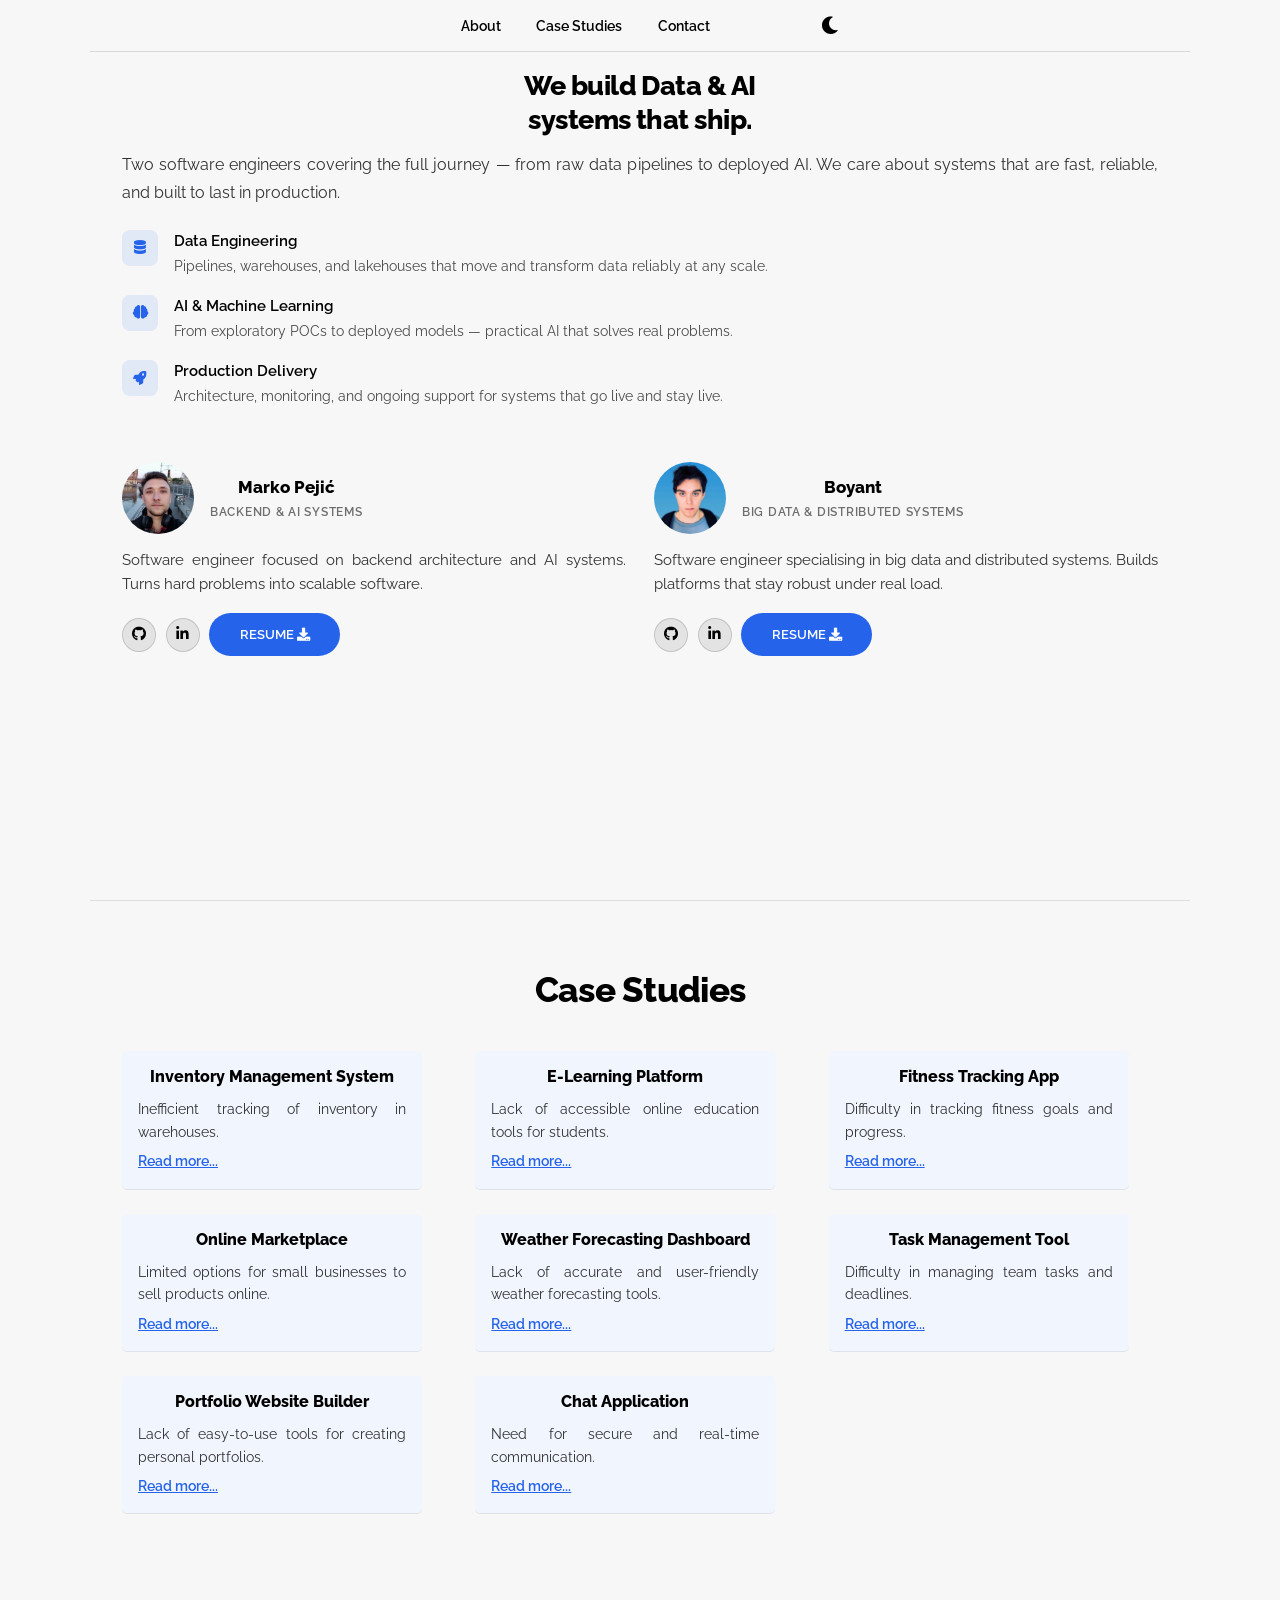
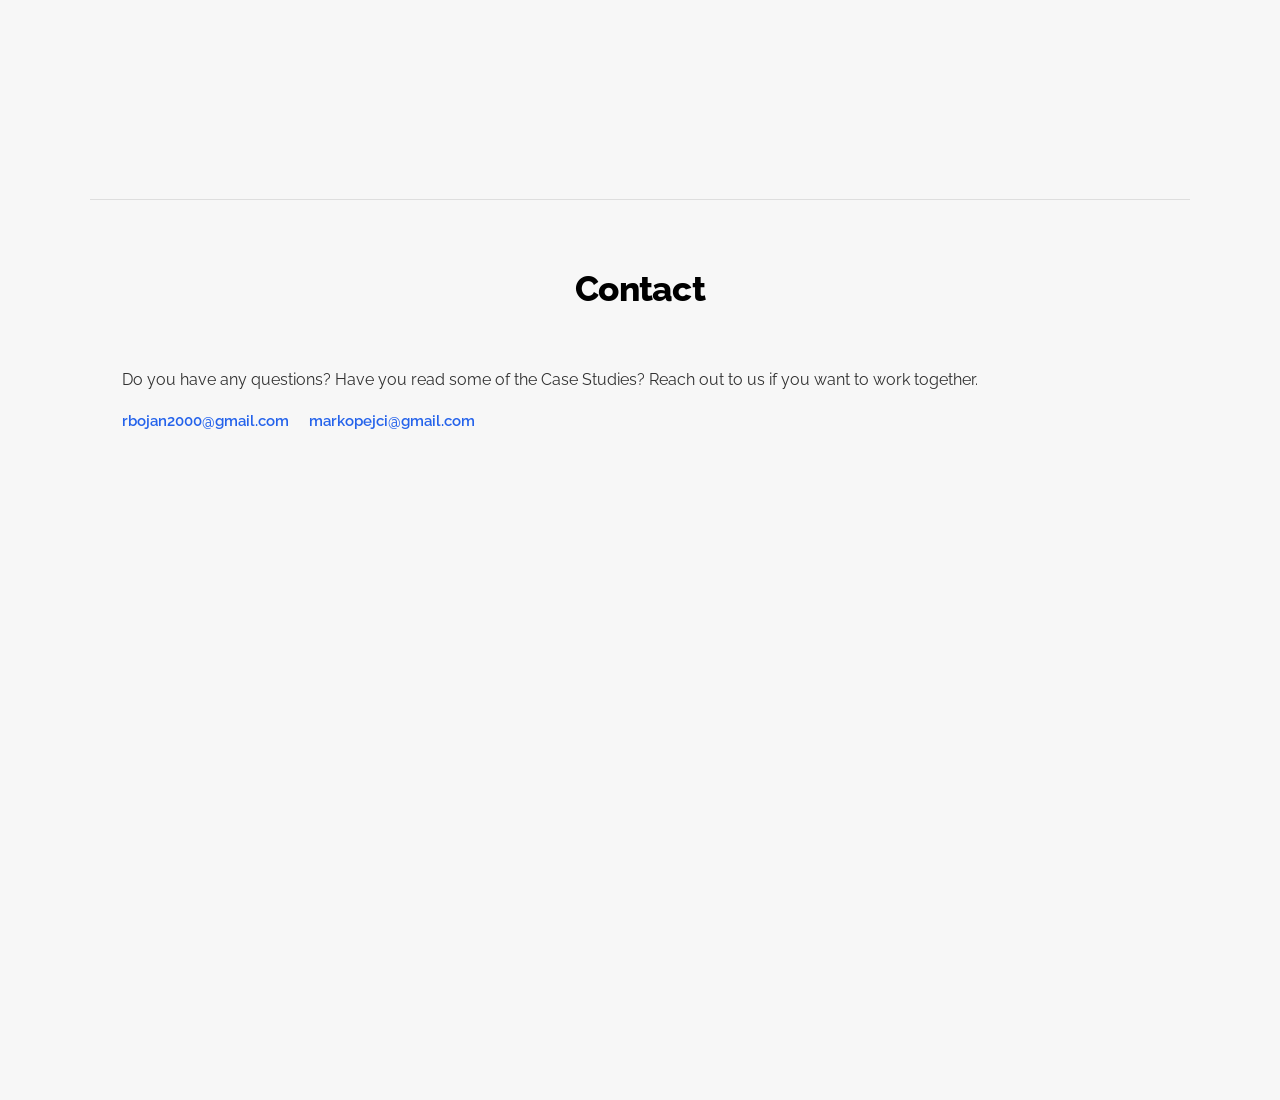
==== commit 9f6d246f: "Default mode" ====
--- a/index.html
+++ b/index.html
@@ -34,7 +34,6 @@
       <!-- Navbar links -->
       <ul class="nav-menu">
         <li><a class="nav-link" href="#about">About</a></li>
-        <li><a class="nav-link" href="#process">Process</a></li>
         <li><a class="nav-link" href="#projects">Case Studies</a></li>
         <li><a class="nav-link" href="#contact">Contact</a></li>
 
@@ -59,183 +58,122 @@
 
   <!-- About Us Section -->
   <section id="about" class="container">
-    <h2 class="section-title">We are building data-driven solutions</h2>
-
     <!-- Narrative + capabilities -->
     <div class="about-text">
-      <p class="about-body">
-        We design data architectures, automate workflows, and build backend systems for data-intensive products.     Our work spans data engineering, ML &amp; AI systems, and backend services.
-      </p>
-
+      <h2 class="about-statement">We build Data &amp; AI<br>systems that ship.</h2>
+      <p class="about-body">Two software engineers covering the full journey &mdash; from raw data pipelines to deployed AI. We care about systems that are fast, reliable, and built to last in production.</p>
       <ul class="about-capabilities">
         <li>
           <span class="cap-icon"><i class="fas fa-database"></i></span>
           <div>
             <strong>Data Engineering</strong>
-            <p>
-              Building data lakehouses, warehouses, and lake architectures.
-              Designing ETL/ELT workflows that transform raw and complex datasets into structured, reliable data for analytics and downstream systems.
-            </p>
+            <p>Pipelines, warehouses, and lakehouses that move and transform data reliably at any scale.</p>
           </div>
         </li>
-
         <li>
           <span class="cap-icon"><i class="fas fa-brain"></i></span>
           <div>
-            <strong>Machine Learning and AI Systems</strong>
-            <p>
-              Developing machine learning pipelines and AI-driven systems for prediction, classification, and automation of business processes.
-              Focus on production deployment, reliability, and continuous model improvement.
-            </p>
+            <strong>AI &amp; Machine Learning</strong>
+            <p>From exploratory POCs to deployed models &mdash; practical AI that solves real problems.</p>
           </div>
         </li>
-
         <li>
-          <span class="cap-icon"><i class="fas fa-server"></i></span>
+          <span class="cap-icon"><i class="fas fa-rocket"></i></span>
           <div>
-            <strong>Backend Systems</strong>
-            <p>
-              Designing and building backend systems and APIs that support data platforms and applications.
-              Focus on scalability, maintainability, and integration with data infrastructure.
-            </p>
+            <strong>Production Delivery</strong>
+            <p>Architecture, monitoring, and ongoing support for systems that go live and stay live.</p>
           </div>
         </li>
       </ul>
     </div>
 
     <!-- Team -->
-    <div class="team-container">
-      <button class="team-arrow" id="team-prev" aria-label="Previous"><i class="fas fa-chevron-left"></i></button>
-      <div class="about-team" id="team-slider">
-        <div class="profile-card">
-          <div class="profile-card-top">
-            <img src="./assets/Marko.jpeg" alt="Marko's Picture" class="profile-image" />
-            <div>
-              <h3>Marko Pejić</h3>
-              <p class="profile-role">Backend &amp; AI Systems</p>
-            </div>
-          </div>
-          <p class="profile-bio">Software engineer focused on backend architecture and AI systems. Turns hard problems into scalable software.</p>
-          <div class="profile-actions">
-            <a href="https://github.com/PejicM" target="_blank" rel="noopener" class="btn-icon" title="GitHub"><i class="fab fa-github"></i></a>
-            <a href="https://www.linkedin.com/in/marko-peji%C4%87-894387190" target="_blank" rel="noopener" class="btn-icon" title="LinkedIn"><i class="fab fa-linkedin-in"></i></a>
-            <a href="assets/cvs/marko_pejic_resume.pdf" download class="btn btn-primary btn-sm">Resume <i class="fas fa-download"></i></a>
+    <div class="about-team">
+      <div class="profile-card">
+        <div class="profile-card-top">
+          <img src="./assets/Marko.jpeg" alt="Marko's Picture" class="profile-image" />
+          <div>
+            <h3>Marko Pejić</h3>
+            <p class="profile-role">Backend &amp; AI Systems</p>
           </div>
         </div>
-        <div class="profile-card">
-          <div class="profile-card-top">
-            <img src="assets/Bojan.png" alt="Bojan's Picture" class="profile-image" />
-            <div>
-              <h3>Bojan Radović</h3>
-              <p class="profile-role">Big Data &amp; Distributed Systems</p>
-            </div>
-          </div>
-          <p class="profile-bio">Software engineer specialising in big data and distributed systems. Builds platforms that stay robust under real load.</p>
-          <div class="profile-actions">
-            <a href="https://github.com/" target="_blank" rel="noopener" class="btn-icon" title="GitHub"><i class="fab fa-github"></i></a>
-            <a href="https://linkedin.com/" target="_blank" rel="noopener" class="btn-icon" title="LinkedIn"><i class="fab fa-linkedin-in"></i></a>
-            <a href="assets/cvs/bojan_radovic_resume.pdf" download class="btn btn-primary btn-sm">Resume <i class="fas fa-download"></i></a>
+        <p class="profile-bio">Software engineer focused on backend architecture and AI systems. Turns hard problems into scalable software.</p>
+        <div class="profile-actions">
+          <a href="https://github.com/PejicM" target="_blank" rel="noopener" class="btn-icon" title="GitHub"><i class="fab fa-github"></i></a>
+          <a href="https://www.linkedin.com/in/marko-peji%C4%87-894387190" target="_blank" rel="noopener" class="btn-icon" title="LinkedIn"><i class="fab fa-linkedin-in"></i></a>
+          <a href="assets/cvs/marko_pejic_resume.pdf" download class="btn btn-primary btn-sm">Resume <i class="fas fa-download"></i></a>
+        </div>
+      </div>
+      <div class="profile-card">
+        <div class="profile-card-top">
+          <img src="assets/Bojan.png" alt="Bojan's Picture" class="profile-image" />
+          <div>
+            <h3>Boyant</h3>
+            <p class="profile-role">Big Data &amp; Distributed Systems</p>
           </div>
         </div>
-        <div class="profile-card">
-          <div class="profile-card-top">
-            <img src="https://i.pravatar.cc/150?img=5" alt="Ana's Picture" class="profile-image" />
-            <div>
-              <h3>Person 1</h3>
-              <p class="profile-role">Frontend &amp; UI/UX</p>
-            </div>
-          </div>
-          <p class="profile-bio">Web developer focused on creating smooth and responsive user interfaces. Bridges the gap between design and technical implementation.</p>
-          <div class="profile-actions">
-            <a href="https://github.com/" target="_blank" rel="noopener" class="btn-icon" title="GitHub"><i class="fab fa-github"></i></a>
-            <a href="https://linkedin.com/" target="_blank" rel="noopener" class="btn-icon" title="LinkedIn"><i class="fab fa-linkedin-in"></i></a>
-          </div>
-        </div>
-        <div class="profile-card">
-          <div class="profile-card-top">
-            <img src="https://i.pravatar.cc/150?img=11" alt="Jovan's Picture" class="profile-image" />
-            <div>
-              <h3>Person 2</h3>
-              <p class="profile-role">Cloud &amp; DevOps</p>
-            </div>
-          </div>
-          <p class="profile-bio">DevOps engineer with a passion for automation, cloud infrastructure, and CI/CD. Makes sure things run reliably and securely across all our servers.</p>
-          <div class="profile-actions">
-            <a href="https://github.com/" target="_blank" rel="noopener" class="btn-icon" title="GitHub"><i class="fab fa-github"></i></a>
-            <a href="https://linkedin.com/" target="_blank" rel="noopener" class="btn-icon" title="LinkedIn"><i class="fab fa-linkedin-in"></i></a>
-          </div>
+        <p class="profile-bio">Software engineer specialising in big data and distributed systems. Builds platforms that stay robust under real load.</p>
+        <div class="profile-actions">
+          <a href="https://github.com/" target="_blank" rel="noopener" class="btn-icon" title="GitHub"><i class="fab fa-github"></i></a>
+          <a href="https://linkedin.com/" target="_blank" rel="noopener" class="btn-icon" title="LinkedIn"><i class="fab fa-linkedin-in"></i></a>
+          <a href="assets/cvs/bojan_radovic_resume.pdf" download class="btn btn-primary btn-sm">Resume <i class="fas fa-download"></i></a>
         </div>
       </div>
-      <button class="team-arrow" id="team-next" aria-label="Next"><i class="fas fa-chevron-right"></i></button>
     </div>
 
-  </section>
-  <!-- Process Section -->
-  <section id="process" class="container">
-    <h2 class="section-title">How We Work</h2>
-
-    <div class="process-grid">
-      <div class="process-card">
-        <h3>Understand the Problem</h3>
-        <p>
-          We start by understanding your business goals, existing systems,
-          data landscape, and operational challenges.
-        </p>
-      </div>
-
-      <div class="process-card">
-        <h3>Propose a Solution</h3>
-        <p>
-          We design a practical solution, including architecture,
-          technologies, implementation approach, and expected outcomes.
-        </p>
-      </div>
-
-      <div class="process-card">
-        <h3>Estimate Timeline</h3>
-        <p>
-          We break the project into phases, define milestones,
-          and provide realistic effort and delivery estimates.
-        </p>
-      </div>
-
-      <div class="process-card">
-        <h3>Kickoff & Delivery</h3>
-        <p>
-          After alignment, we begin implementation with regular updates,
-          iterative delivery, and transparent communication.
-        </p>
-      </div>
-    </div>
   </section>
 
   <!-- Projects Section -->
   <section id="projects" class="project-container container">
     <h2 class="section-title">Case Studies</h2>
     <div class="project-grid">
-      <!-- Project 0 -->
-      <div class="card project-card">
-        <h3>Grit Marketing Data Platform</h3>
-        <p>A centralized marketing data platform that brings campaign and lead performance into one place for clearer reporting and better decision-making.</p>
-        <a href="grit-marketing-case-study.html" class="read-more">Read more...</a>
-      </div>
       <!-- Project 1 -->
       <div class="card project-card">
-        <h3>PGS</h3>
+        <h3>Inventory Management System</h3>
         <p>Inefficient tracking of inventory in warehouses.</p>
-        <a href="pgs-case-study.html" class="read-more">Read more...</a>
+        <a href="project-example.html" class="read-more">Read more...</a>
       </div>
       <!-- Project 2 -->
       <div class="card project-card">
-        <h3>Scientific Claims Intelligence Pipeline</h3>
-        <p>A production-grade AI backend that transforms raw scientific PDFs into structured claims, semantic relations, and a queryable knowledge graph through a resilient serverless data pipeline.</p>
-        <a href="sci-claims-case-study.html" class="read-more">Read more...</a>
+        <h3>E-Learning Platform</h3>
+        <p>Lack of accessible online education tools for students.</p>
+        <a href="project-example.html" class="read-more">Read more...</a>
       </div>
       <!-- Project 3 -->
-       <div class="card project-card">
-        <h3>AI Contract Intelligence Platform</h3>
-        <p>AI-powered backend that converts raw contracts into structured, evidence-linked insights using OCR, retrieval, and robust LLM extraction pipelines.</p>
-        <a href="contrato-case-study.html" class="read-more">Read more...</a>
+      <div class="card project-card">
+        <h3>Fitness Tracking App</h3>
+        <p>Difficulty in tracking fitness goals and progress.</p>
+        <a href="project-example.html" class="read-more">Read more...</a>
+      </div>
+      <!-- Project 4 -->
+      <div class="card project-card">
+        <h3>Online Marketplace</h3>
+        <p>Limited options for small businesses to sell products online.</p>
+        <a href="project-example.html" class="read-more">Read more...</a>
+      </div>
+      <!-- Project 5 -->
+      <div class="card project-card">
+        <h3>Weather Forecasting Dashboard</h3>
+        <p>Lack of accurate and user-friendly weather forecasting tools.</p>
+        <a href="project-example.html" class="read-more">Read more...</a>
+      </div>
+      <!-- Project 6 -->
+      <div class="card project-card">
+        <h3>Task Management Tool</h3>
+        <p>Difficulty in managing team tasks and deadlines.</p>
+        <a href="project-example.html" class="read-more">Read more...</a>
+      </div>
+      <!-- Project 7 -->
+      <div class="card project-card">
+        <h3>Portfolio Website Builder</h3>
+        <p>Lack of easy-to-use tools for creating personal portfolios.</p>
+        <a href="project-example.html" class="read-more">Read more...</a>
+      </div>
+      <!-- Project 8 -->
+      <div class="card project-card">
+        <h3>Chat Application</h3>
+        <p>Need for secure and real-time communication.</p>
+        <a href="project-example.html" class="read-more">Read more...</a>
       </div>
     </div>
   </section>
--- a/css/style.css
+++ b/css/style.css
@@ -22,9 +22,6 @@
   --ambient-a: rgba(37, 99, 235, 0.12);
   --ambient-b: rgba(37, 99, 235, 0.10);
   --network-overlay: rgba(255, 255, 255, 0.70);
-  --section-line-space: 1.5rem;
-  --section-end-space: 3rem;
-  --heading-content-gap: 1.5rem;
 
   /* Font Weight */
   --weight-small: 400;
@@ -166,42 +163,10 @@
 }
 
 .navbar .nav-link {
-  position: relative;
   margin: 0;
   font-size: 0.85rem;
   font-weight: var(--weight-semibold);
-  padding: 0.1rem 0.55rem 0.35rem;
-  transition: color 0.2s ease;
-}
-
-.navbar .nav-link::after {
-  content: '';
-  position: absolute;
-  left: 0.55rem;
-  right: 0.55rem;
-  bottom: 0;
-  height: 2px;
-  background: var(--primary-color);
-  border-radius: 999px;
-  transform: scaleX(0);
-  transform-origin: center;
-  transition: transform 0.2s ease;
-}
-
-.navbar .nav-link:hover::after,
-.navbar .nav-link:focus-visible::after,
-.navbar .nav-link.active::after {
-  transform: scaleX(1);
-}
-
-.navbar .nav-link:hover,
-.navbar .nav-link:focus-visible,
-.navbar .nav-link.active {
-  color: var(--primary-color);
-}
-
-.navbar .nav-link:focus-visible {
-  outline: none;
+  padding: 0.1rem 0.55rem;
 }
 
 .navbar #logo img {
@@ -261,22 +226,8 @@
 
 /* Section Spacing */
 section {
-  position: relative;
   padding: 5rem 0;
-  scroll-margin-top: 52px;
-}
-
-#process::before,
-#projects::before,
-#contact::before {
-  content: '';
-  position: absolute;
-  top: 0;
-  left: 50%;
-  width: 100vw;
-  height: 1px;
-  background: color-mix(in srgb, var(--text-color) 10%, transparent);
-  transform: translateX(-50%);
+  scroll-margin-top: 0;
 }
 
 /* Projects */
@@ -284,8 +235,9 @@
   display: flex;
   flex-direction: column;
   margin: 0 auto;
-  padding-top: var(--section-line-space);
-  padding-bottom: var(--section-end-space);
+  padding-top: calc(52px + 1rem);
+  border-top: 1px solid color-mix(in srgb, var(--text-color) 10%, transparent);
+  border-bottom: 1px solid color-mix(in srgb, var(--text-color) 10%, transparent);
   min-height: 100vh;
 }
 
@@ -334,84 +286,6 @@
   position: relative;
   top: 160px;
   left: 10px;
-}
-
-/* Process Section (Roadmap) */
-#process {
-  margin: 0 auto;
-  padding-top: var(--section-line-space);
-  padding-bottom: var(--section-end-space);
-  min-height: 100vh;
-}
-
-.process-grid {
-  position: relative;
-  max-width: 800px;
-  margin: 0 auto;
-  padding-left: 3.5rem;
-  counter-reset: roadmap-counter;
-}
-
-.process-card:not(:last-child)::after {
-  content: '';
-  position: absolute;
-  top: 3.85rem;
-  left: calc(-2.25rem - 1px);
-  width: 2px;
-  height: calc(100% + 0.3rem);
-  background: var(--primary-color);
-  border-radius: 999px;
-  z-index: 0;
-}
-
-.process-card {
-  position: relative;
-  margin-bottom: 2.5rem;
-  padding: 1.5rem 1.8rem;
-  background: color-mix(in srgb, var(--card-background) 70%, transparent);
-  border: 1px solid color-mix(in srgb, var(--text-color) 8%, transparent);
-  border-radius: 12px;
-  text-align: left;
-  counter-increment: roadmap-counter;
-}
-
-.process-card h3 {
-  font-size: 1rem;
-  font-weight: var(--weight-bold);
-  color: var(--text-color);
-  margin-bottom: 0.75rem;
-}
-
-.process-card p {
-  font-size: 0.88rem;
-  line-height: 1.6;
-  opacity: 0.8;
-  margin: 0;
-}
-
-.process-card:last-child {
-  margin-bottom: 0;
-}
-
-.process-card::before {
-  content: counter(roadmap-counter);
-  position: absolute;
-  top: 1.5rem;
-  left: -3.5rem;
-  margin-left: 0.15rem;
-  width: 2rem;
-  height: 2rem;
-  background: var(--primary-color);
-  color: #ffffff;
-  border: 5px solid var(--bg-primary);
-  border-radius: 50%;
-  z-index: 1;
-  display: flex;
-  align-items: center;
-  justify-content: center;
-  font-weight: var(--weight-bold);
-  font-size: 0.95rem;
-  box-shadow: 0 0 0 1px color-mix(in srgb, var(--primary-color) 22%, transparent);
 }
 
 /* Projects Section */
@@ -542,12 +416,12 @@
 /* About Section */
 #about {
   margin: 0 auto;
-  padding-top: calc(52px + 1.5rem);
-  padding-bottom: var(--section-end-space);
+  padding-top: calc(52px + 1rem);
+  padding-bottom: 3rem;
   min-height: 100vh;
   display: flex;
   flex-direction: column;
-  gap: 0;
+  gap: 2.25rem;
 }
 
 .about-text {
@@ -556,63 +430,17 @@
   margin: 0;
 }
 
-.team-container {
-  display: flex;
-  align-items: center;
-  gap: 1rem;
-  margin-top: 2rem;
-  width: 100%;
-}
-
-.team-arrow {
-  background: var(--bg-card);
-  border: 1px solid var(--border-color);
-  border-radius: 50%;
-  width: 40px;
-  height: 40px;
-  display: flex;
-  align-items: center;
-  justify-content: center;
-  cursor: pointer;
-  color: var(--text-primary);
-  flex-shrink: 0;
-  transition: all 0.2s ease;
-  box-shadow: 0 4px 6px -1px var(--shadow-color);
-}
-
-.team-arrow:hover {
-  background: var(--bg-hover);
-  transform: translateY(-2px);
-}
-
 .about-team {
-  display: flex;
+  display: grid;
+  grid-template-columns: 1fr 1fr;
   gap: 1.75rem;
-  overflow-x: auto;
-  scroll-behavior: smooth;
-  scroll-snap-type: x mandatory;
-  -ms-overflow-style: none;  /* IE and Edge */
-  scrollbar-width: none;  /* Firefox */
-  padding: 0.5rem 0;
-  width: 100%;
-}
-
-.about-team::-webkit-scrollbar {
-  display: none;
-}
-
-.about-team .profile-card {
-  flex: 0 0 calc(50% - 0.875rem); /* Exactly 2 visible minus half the gap */
-  scroll-snap-align: start;
-}
-
-@media (max-width: 768px) {
-  .about-team .profile-card {
-    flex: 0 0 100%; /* 1 visible on mobile */
-  }
 }
 
 @media (max-width: 600px) {
+  #about {
+    gap: 1.5rem;
+  }
+
   .about-text {
     max-width: 100%;
   }
@@ -627,7 +455,7 @@
   font-size: clamp(1.6rem, 3vw, 2.2rem);
   font-weight: var(--weight-bold);
   line-height: 1.2;
-  margin-bottom: var(--heading-content-gap);
+  margin-bottom: 2.5rem;
   letter-spacing: -0.02em;
   text-align: center;
 }
@@ -685,12 +513,12 @@
   width: 36px;
   height: 36px;
   border-radius: 8px;
-  background: var(--primary-color);
+  background: color-mix(in srgb, var(--primary-color) 10%, transparent);
   display: flex;
   align-items: center;
   justify-content: center;
   flex-shrink: 0;
-  color: #ffffff;
+  color: var(--primary-color);
   font-size: 0.85rem;
 }
 
@@ -754,13 +582,13 @@
 /* Contact Section */
 #contact {
   margin: 0 auto;
-  padding-top: var(--section-line-space);
-  padding-bottom: var(--section-end-space);
+  padding-top: calc(52px + 1rem);
+  padding-bottom: 3rem;
   text-align: left;
   min-height: 100vh;
   display: flex;
   flex-direction: column;
-  gap: 0;
+  gap: 1rem;
 }
 
 .contact-body {
@@ -768,7 +596,7 @@
   line-height: 1.75;
   opacity: 0.8;
   max-width: 100%;
-  margin: 0 0 1rem;
+  margin: 0;
 }
 
 .contact-emails {
@@ -779,6 +607,10 @@
 }
 
 @media (max-width: 600px) {
+  #contact {
+    gap: 0.75rem;
+  }
+
   .contact-emails {
     gap: 0.9rem;
   }
@@ -918,46 +750,57 @@
 @media (max-width: 670px) {
   .navbar .container {
     display: flex;
-    justify-content: space-between;
+    justify-content: center;
     align-items: center;
+    gap: 1rem;
     position: relative;
-    padding: 0 1.5rem;
-    width: 100%;
   }
 
   .nav-brand {
-    display: block;
+    display: none;
   }
 
   .navbar .nav-menu {
-    position: fixed;
-    right: -100%;
-    top: 52px;
-    flex-direction: column;
-    background: var(--bg-primary);
-    width: 100%;
-    height: calc(100vh - 52px);
-    padding: 2rem 0;
-    transition: 0.3s;
+    position: static;
+    right: auto;
+    top: auto;
+    flex-direction: row;
+    width: auto;
+    transition: none;
+    background: transparent;
+    box-shadow: none;
+    padding: 0;
+    border-radius: 0;
     align-items: center;
     margin: 0;
-    gap: 1.5rem;
-  }
-
-  .navbar.scrolled .nav-menu {
-    background: var(--bg-primary);
-  }
-  
-  .navbar .nav-menu.active {
-    right: 0;
-  }
-
+    gap: 0.75rem;
+    padding-right: 2.75rem;
+    justify-content: center;
+  }
+
+  .navbar .nav-home,
   .navbar .nav-actions {
     margin: 0;
   }
 
+  .navbar .nav-actions {
+    position: absolute;
+    right: 1rem;
+    top: 50%;
+    transform: translateY(-50%);
+  }
+
+  .navbar .btn {
+    margin: 0;
+    margin-top: 1rem;
+  }
+
+  .nav-menu.active {
+    right: auto;
+  }
+
   .nav-menu .nav-link {
-    font-size: 1.2rem;
+    font-size: 0.9rem;
     margin: 0;
   }
 
@@ -966,20 +809,20 @@
     width: auto;
   }
 
+  .nav-menu .btn {
+    width: auto;
+    text-align: left;
+    margin-top: 0;
+  }
+
   .hamburger {
-    display: block;
+    display: none;
     cursor: pointer;
-    padding: 0.2rem;
-    margin-left: 0.5rem;
-  }
-
-  .hamburger .bar {
-    display: block;
-    width: 25px;
-    height: 3px;
-    margin: 5px auto;
-    transition: all 0.3s ease-in-out;
-    background-color: var(--text-color);
+    padding: 0.2rem 0.4rem;
+  }
+
+  .hamburger.active {
+    border: 1px dotted gray;
   }
 
   .hamburger.active .bar:nth-child(2) {
@@ -987,13 +830,103 @@
   }
 
   .hamburger.active .bar:nth-child(1) {
-    transform: translateY(8px) rotate(45deg);
+    transform: translateY(6px) rotate(45deg);
   }
 
   .hamburger.active .bar:nth-child(3) {
     transform: translateY(-8px) rotate(-45deg);
   }
-}\
+}
+
+@media (max-width: 600px) {
+  .project {
+    display: grid;
+    grid-template-columns: 1fr;
+  }
+
+  .project-grid {
+    grid-template-columns: 1fr;
+    justify-items: center;
+  }
+
+  .project-grid .project-card {
+    width: min(100%, 540px);
+  }
+
+  .header-container .btn {
+    border-radius: 5px;
+    width: 80%;
+  }
+
+  .header-container {
+    padding: 1.2rem;
+    margin-top: 5.5rem;
+  }
+}
+
+/* Project detail page */
+#case-main {
+  padding-top: calc(52px + 1rem);
+  margin-bottom: 2rem;
+}
+
+#case-main .section-title {
+  font-size: clamp(1.3rem, 2.5vw, 1.7rem);
+}
+
+.back-link {
+  display: inline-flex;
+  align-items: center;
+  gap: 0.35rem;
+  font-size: 0.82rem;
+  font-weight: var(--weight-semibold);
+  color: var(--text-color);
+  opacity: 0.55;
+  margin-bottom: 1.5rem;
+}
+
+.back-link:hover {
+  opacity: 1;
+  color: var(--primary-color);
+}
+
+main.case-hero {
+  margin-top: 0;
+  padding-top: calc(52px + 1rem);
+  margin-bottom: 2rem;
+}
+
+main.case-hero > .content-text {
+  margin-top: 0;
+}
+
+.case-grid {
+  display: grid;
+  grid-template-columns: 2fr 1fr;
+  gap: 1.5rem;
+  align-items: start;
+}
+
+.case-panel {
+  background: linear-gradient(165deg,
+      color-mix(in srgb, var(--card-background) 90%, var(--bg-primary)),
+      color-mix(in srgb, var(--card-background) 80%, var(--bg-secondary-two)));
+  border: 1px solid color-mix(in srgb, var(--primary-color) 20%, transparent);
+  border-radius: 16px;
+  box-shadow: var(--shadow);
+  padding: 1.4rem;
+}
+
+.case-panel h2,
+.case-panel h3 {
+  margin-bottom: 0.8rem;
+  color: var(--text-color);
+}
+
+.case-panel p,
+.case-panel li {
+  color: var(--text-color);
+}
 
 .case-panel ul {
   margin-left: 1rem;
--- a/css/utilities.css
+++ b/css/utilities.css
@@ -190,12 +190,6 @@
   box-shadow: var(--shadow);
 }
 
-.project-grid .project-card:hover {
-  box-shadow: none;
-  transform: none;
-  border-bottom-color: color-mix(in srgb, var(--text-color) 8%, transparent);
-}
-
 .card:hover .project-info {
   opacity: 1;
 }
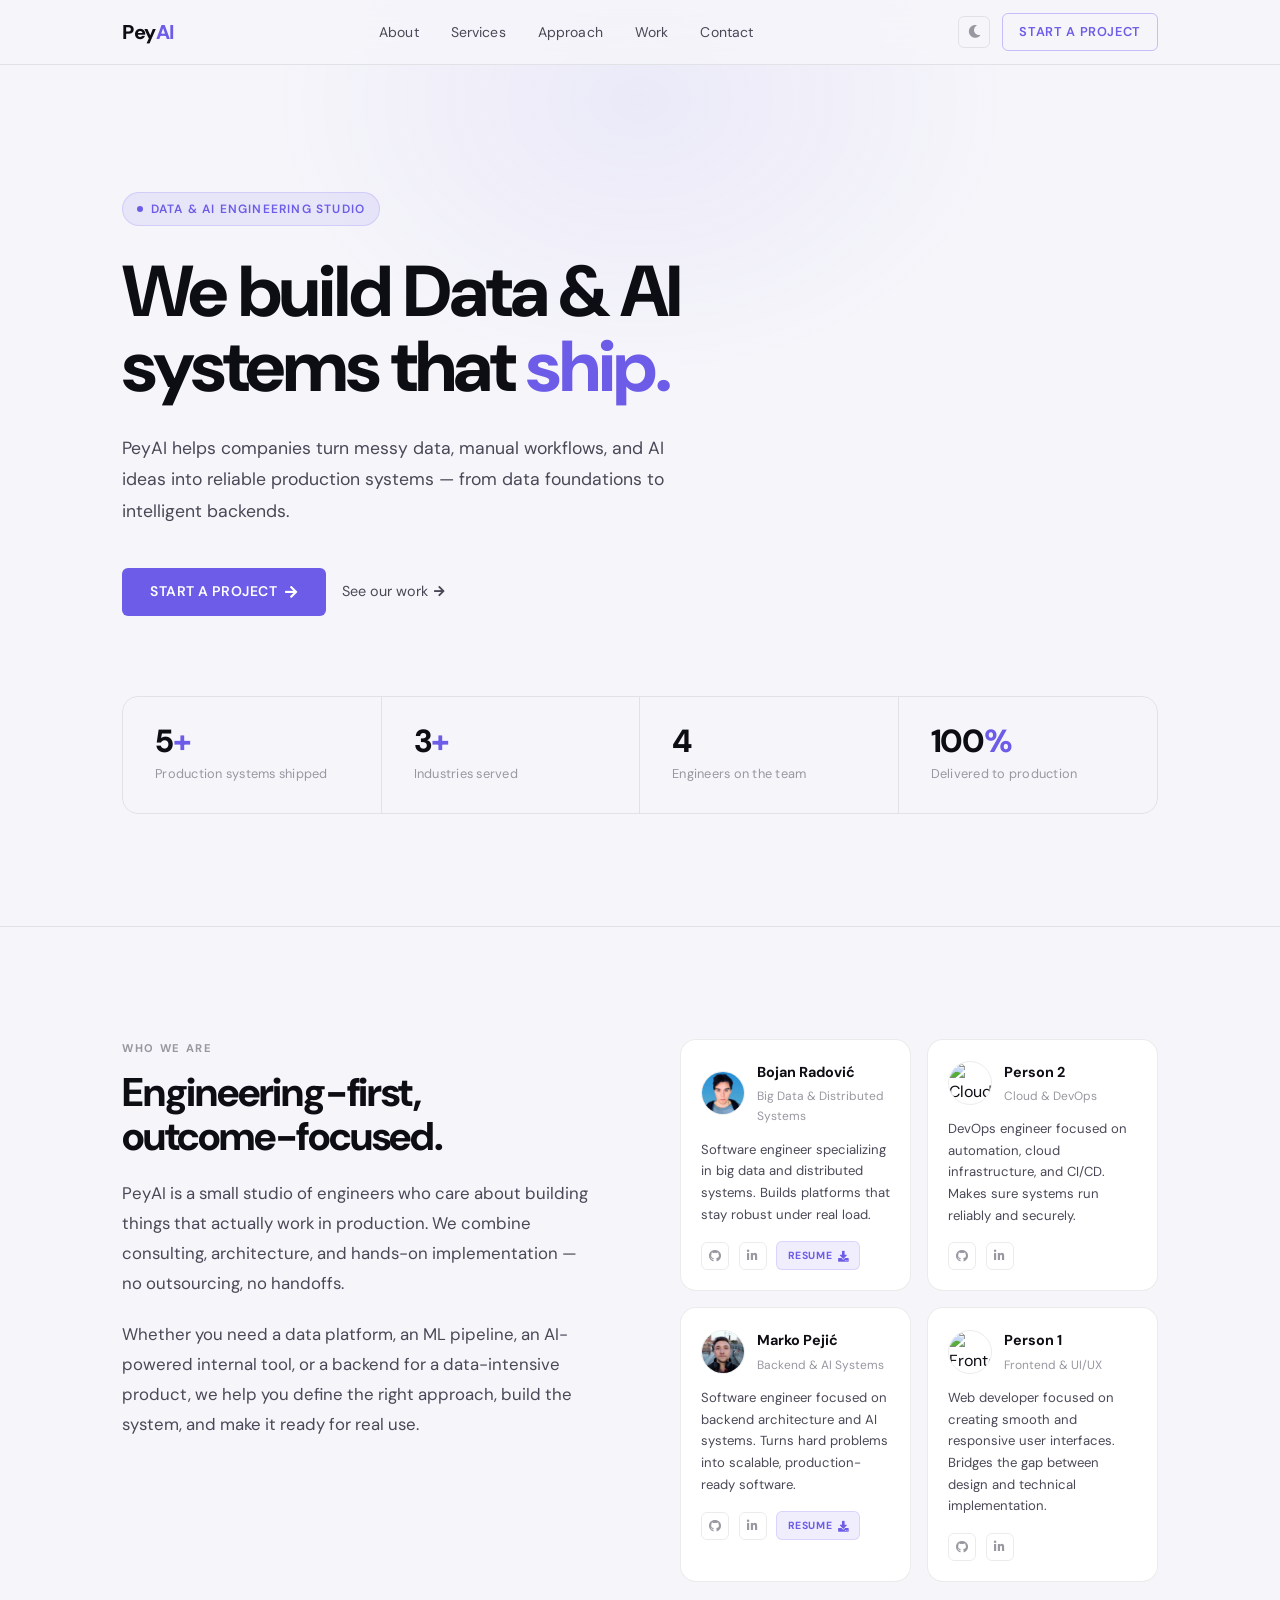
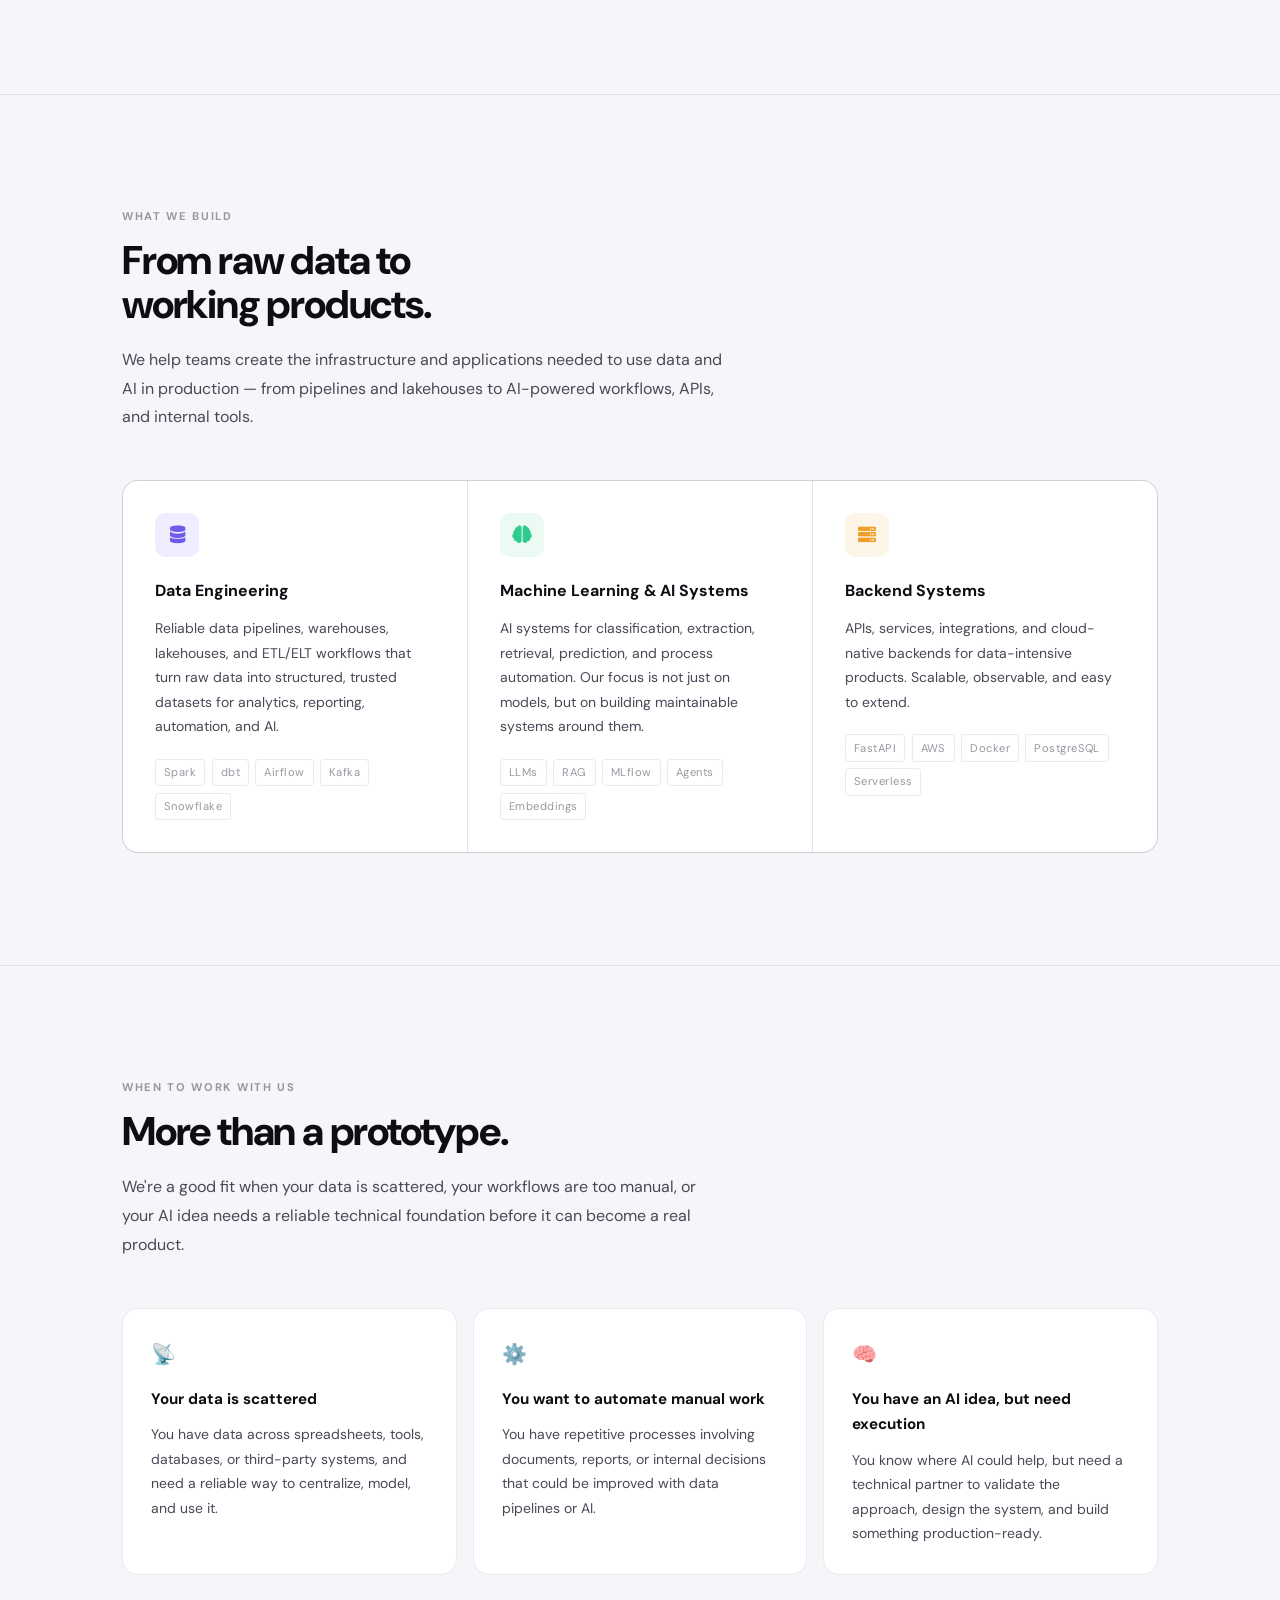
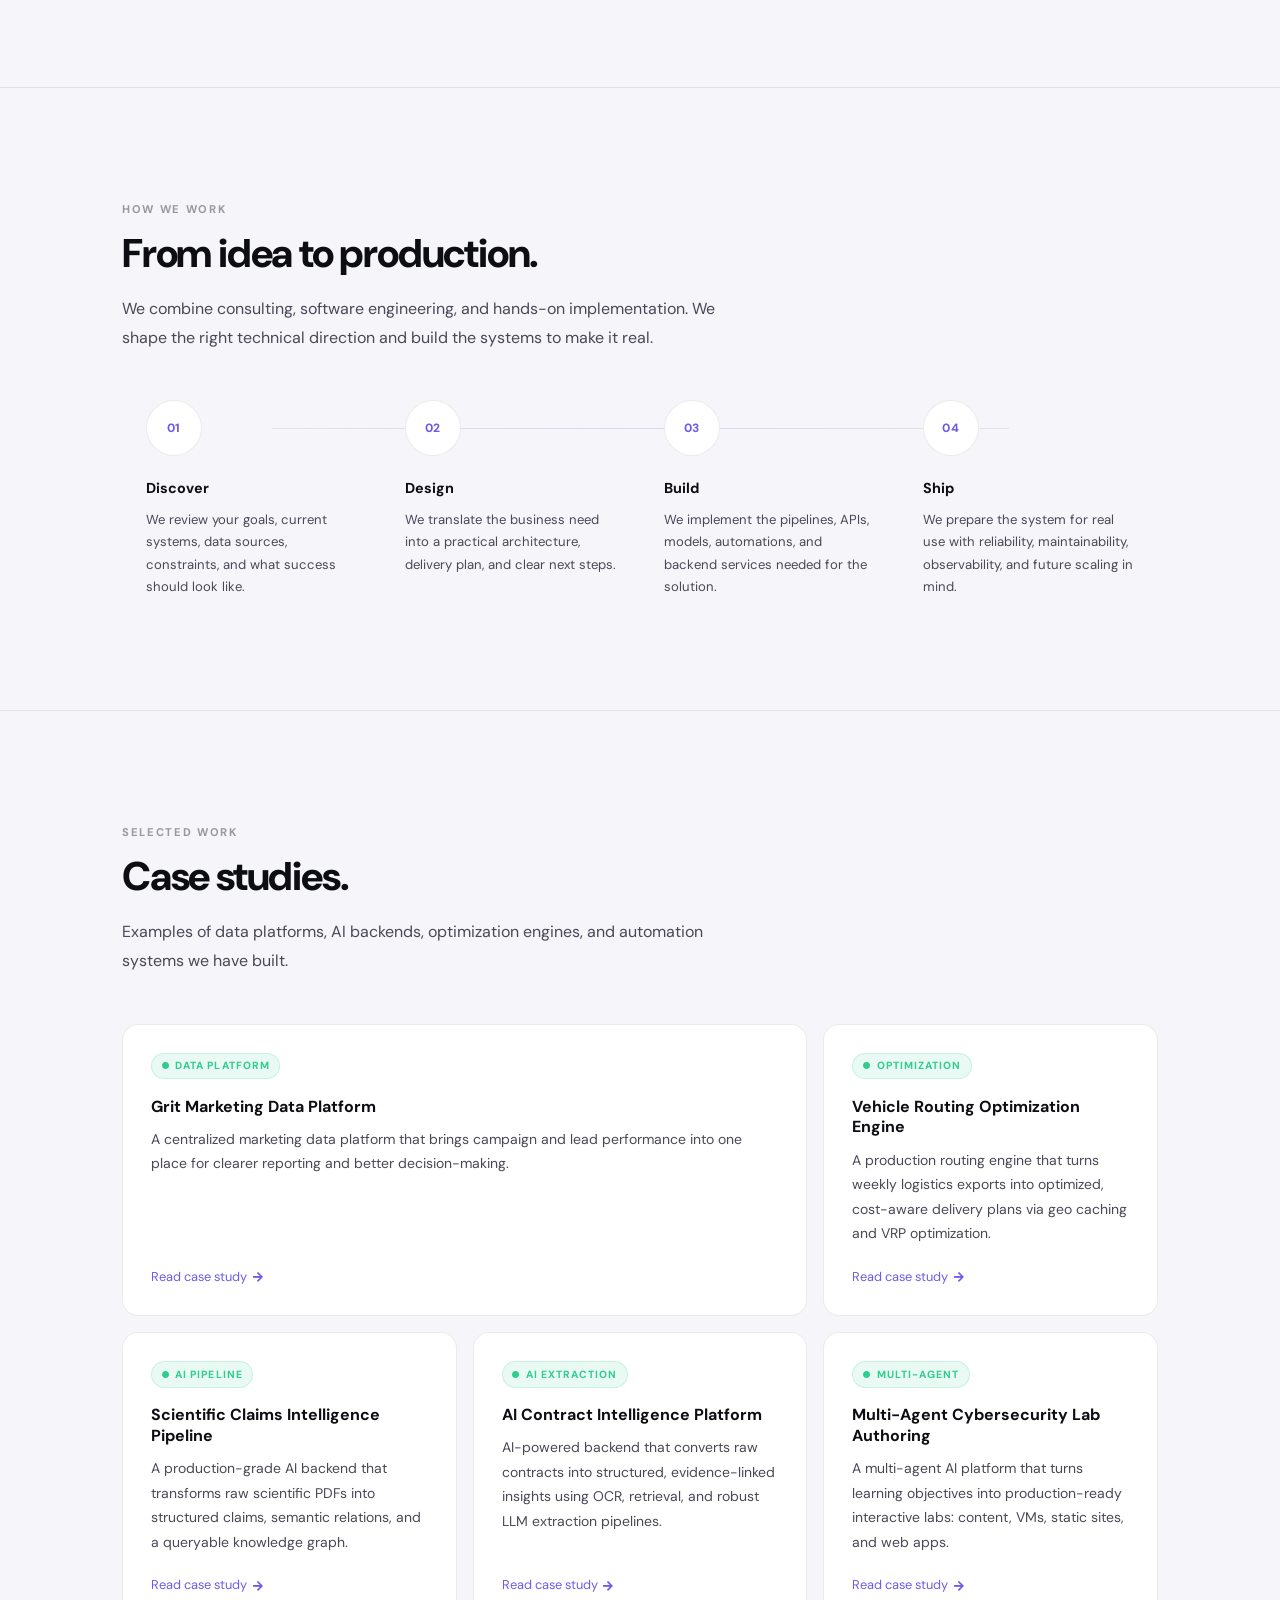
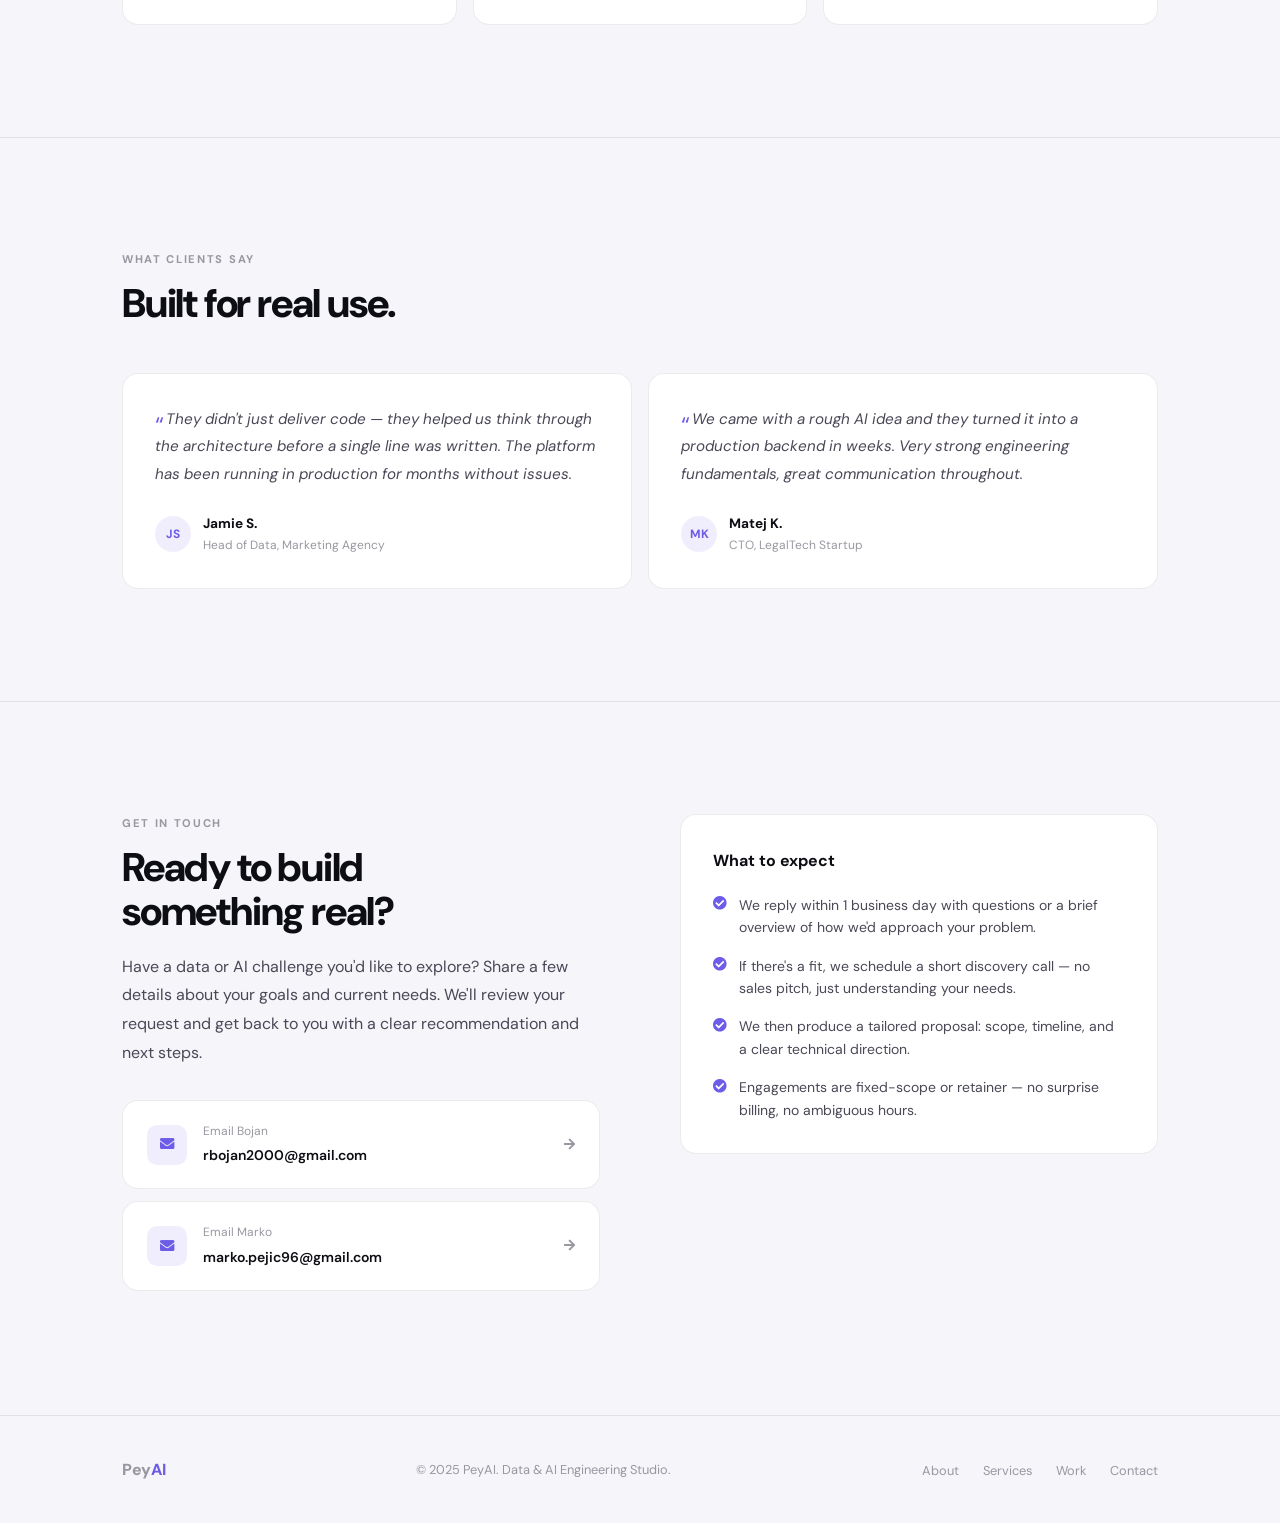
==== commit 0f4df945: "new design" ====
--- a/index.html
+++ b/index.html
@@ -5,190 +5,1397 @@
   <meta charset="UTF-8" />
   <meta http-equiv="X-UA-Compatible" content="IE=edge" />
   <meta name="viewport" content="width=device-width, initial-scale=1.0" />
-  <!-- Primary Meta Tags -->
-  <title>PeyAI | Software Engineering Studio</title>
-  <meta property="twitter:card" content="summary_large_image" />
-  <meta property="twitter:url" content="https://github.com/CommunityPro/portfolio-html" />
-  <meta property="twitter:title" content="PeyAI - Software Engineering Studio" />
-  <meta property="twitter:description"
-    content="PeyAI builds practical and scalable software products, from AI-powered systems to modern web platforms." />
-  <meta property="twitter:image"
-    content="https://user-images.githubusercontent.com/62628408/150613011-b78a7f5a-0af1-4312-aab0-0022e7258693.png" />
-
-  <!-- Link -->
+
+  <title>PeyAI | Data & AI Engineering Studio</title>
+  <meta name="description" content="PeyAI builds production-ready data platforms, AI systems, automation workflows, and backend services for data-intensive products." />
+  <meta property="og:type" content="website" />
+  <meta property="og:title" content="PeyAI | Data & AI Engineering Studio" />
+  <meta property="og:description" content="We help companies turn messy data, manual workflows, and AI ideas into reliable production systems." />
+
   <link rel="icon" href="data:image/svg+xml,<svg xmlns='http://www.w3.org/2000/svg' viewBox='0 0 100 100'><text y='.9em' font-size='90'>☁️</text></svg>" />
-  <link rel="apple-touch-icon" sizes="180x180" href="assets/favicon/apple-touch-icon.png" />
-  <link rel="manifest" href="assets/favicon/site.webmanifest" />
-  <link rel="stylesheet" href="https://use.fontawesome.com/releases/v5.15.4/css/all.css"
-    integrity="sha384-DyZ88mC6Up2uqS4h/KRgHuoeGwBcD4Ng9SiP4dIRy0EXTlnuz47vAwmeGwVChigm" crossorigin="anonymous" />
-  <link rel="stylesheet" href="css/style.css" />
-  <link rel="stylesheet" href="css/utilities.css" />
+
+  <!-- Fonts -->
+  <link rel="preconnect" href="https://fonts.googleapis.com" />
+  <link rel="preconnect" href="https://fonts.gstatic.com" crossorigin />
+  <link href="https://fonts.googleapis.com/css2?family=DM+Sans:ital,opsz,wght@0,9..40,300;0,9..40,400;0,9..40,500;0,9..40,700;1,9..40,300&display=swap" rel="stylesheet" />
+
+  <link rel="stylesheet" href="https://use.fontawesome.com/releases/v5.15.4/css/all.css" integrity="sha384-DyZ88mC6Up2uqS4h/KRgHuoeGwBcD4Ng9SiP4dIRy0EXTlnuz47vAwmeGwVChigm" crossorigin="anonymous" />
+
+  <style>
+    *, *::before, *::after { box-sizing: border-box; margin: 0; padding: 0; }
+
+    :root {
+      --bg: #0a0a0f;
+      --bg-card: #111118;
+      --bg-card-hover: #16161f;
+      --border: rgba(255,255,255,0.07);
+      --border-hover: rgba(255,255,255,0.14);
+      --text-primary: #f0efe8;
+      --text-secondary: #9997a0;
+      --text-muted: #5a5862;
+      --accent: #7c6cfc;
+      --accent-dim: rgba(124,108,252,0.12);
+      --accent-glow: rgba(124,108,252,0.25);
+      --green: #3ecf8e;
+      --green-dim: rgba(62,207,142,0.1);
+      --font-display: 'DM Sans', sans-serif;
+      --font-body: 'DM Sans', sans-serif;
+      --radius-sm: 6px;
+      --radius-md: 10px;
+      --radius-lg: 16px;
+      --radius-xl: 24px;
+      --transition: 0.2s ease;
+    }
+
+    html { scroll-behavior: smooth; }
+
+    body {
+      background: var(--bg);
+      color: var(--text-primary);
+      font-family: var(--font-body);
+      font-size: 16px;
+      line-height: 1.7;
+      -webkit-font-smoothing: antialiased;
+    }
+
+    /* ── Scrollbar ── */
+    ::-webkit-scrollbar { width: 4px; }
+    ::-webkit-scrollbar-track { background: var(--bg); }
+    ::-webkit-scrollbar-thumb { background: var(--border-hover); border-radius: 2px; }
+
+    /* ── Noise texture overlay ── */
+    body::before {
+      content: '';
+      position: fixed;
+      inset: 0;
+      background-image: url("data:image/svg+xml,%3Csvg viewBox='0 0 256 256' xmlns='http://www.w3.org/2000/svg'%3E%3Cfilter id='n'%3E%3CfeTurbulence type='fractalNoise' baseFrequency='0.9' numOctaves='4' stitchTiles='stitch'/%3E%3C/filter%3E%3Crect width='100%25' height='100%25' filter='url(%23n)' opacity='0.03'/%3E%3C/svg%3E");
+      pointer-events: none;
+      z-index: 0;
+    }
+
+    /* ── Layout ── */
+    .container { max-width: 1100px; margin: 0 auto; padding: 0 2rem; position: relative; z-index: 1; }
+
+    section { padding: 7rem 0; }
+    section + section { border-top: 1px solid var(--border); }
+
+    /* ── Navbar ── */
+    .navbar {
+      position: fixed;
+      top: 0; left: 0; right: 0;
+      z-index: 100;
+      backdrop-filter: blur(20px) saturate(1.6);
+      -webkit-backdrop-filter: blur(20px) saturate(1.6);
+      background: rgba(10, 10, 15, 0.75);
+      border-bottom: 1px solid var(--border);
+      transition: box-shadow 0.3s ease;
+    }
+    .navbar.scrolled { box-shadow: 0 4px 40px rgba(0,0,0,0.5); }
+
+    .navbar .container {
+      display: flex;
+      align-items: center;
+      justify-content: space-between;
+      height: 64px;
+    }
+
+    .nav-brand {
+      font-family: var(--font-display);
+      font-size: 1.25rem;
+      font-weight: 800;
+      letter-spacing: -0.02em;
+      color: var(--text-primary);
+      text-decoration: none;
+    }
+    .nav-brand span { color: var(--accent); }
+
+    .nav-menu {
+      display: flex;
+      list-style: none;
+      gap: 2rem;
+      align-items: center;
+    }
+
+    .nav-link {
+      font-size: 0.875rem;
+      font-weight: 400;
+      color: var(--text-secondary);
+      text-decoration: none;
+      letter-spacing: 0.01em;
+      transition: color var(--transition);
+    }
+    .nav-link:hover,
+    .nav-link.active { color: var(--text-primary); }
+
+    .nav-cta {
+      font-family: var(--font-display);
+      font-size: 0.8rem;
+      font-weight: 600;
+      letter-spacing: 0.05em;
+      text-transform: uppercase;
+      color: var(--accent);
+      text-decoration: none;
+      border: 1px solid rgba(124,108,252,0.4);
+      padding: 0.45rem 1rem;
+      border-radius: var(--radius-sm);
+      transition: background var(--transition), border-color var(--transition);
+    }
+    .nav-cta:hover { background: var(--accent-dim); border-color: var(--accent); }
+
+    .hamburger { display: none; flex-direction: column; gap: 5px; cursor: pointer; }
+    .hamburger span { display: block; width: 22px; height: 1.5px; background: var(--text-secondary); transition: var(--transition); }
+
+    @media (max-width: 768px) {
+      .nav-menu { display: none; position: absolute; top: 64px; left: 0; right: 0; flex-direction: column; background: rgba(10,10,15,0.97); padding: 2rem; border-bottom: 1px solid var(--border); gap: 1.5rem; }
+      .nav-menu.open { display: flex; }
+      .hamburger { display: flex; }
+      .nav-cta { display: none; }
+    }
+
+    /* ── Hero ── */
+    #hero {
+      padding: 12rem 0 7rem;
+      position: relative;
+      overflow: hidden;
+      border-top: none;
+    }
+
+    .hero-glow {
+      position: absolute;
+      top: -200px; left: 50%;
+      transform: translateX(-50%);
+      width: 800px; height: 600px;
+      background: radial-gradient(ellipse, rgba(124,108,252,0.12) 0%, transparent 65%);
+      pointer-events: none;
+    }
+
+    .hero-eyebrow {
+      display: inline-flex;
+      align-items: center;
+      gap: 0.5rem;
+      font-family: var(--font-display);
+      font-size: 0.75rem;
+      font-weight: 600;
+      letter-spacing: 0.1em;
+      text-transform: uppercase;
+      color: var(--accent);
+      background: var(--accent-dim);
+      border: 1px solid rgba(124,108,252,0.2);
+      padding: 0.35rem 0.85rem;
+      border-radius: 100px;
+      margin-bottom: 1.75rem;
+    }
+    .hero-eyebrow::before {
+      content: '';
+      width: 6px; height: 6px;
+      background: var(--accent);
+      border-radius: 50%;
+      animation: pulse 2s infinite;
+    }
+    @keyframes pulse {
+      0%, 100% { opacity: 1; transform: scale(1); }
+      50% { opacity: 0.5; transform: scale(0.8); }
+    }
+
+    .hero-headline {
+      font-family: var(--font-display);
+      font-size: clamp(2.6rem, 6vw, 4.5rem);
+      font-weight: 800;
+      line-height: 1.05;
+      letter-spacing: -0.03em;
+      color: var(--text-primary);
+      margin-bottom: 1.75rem;
+      max-width: 780px;
+    }
+    .hero-headline .accent { color: var(--accent); }
+
+    .hero-body {
+      font-size: 1.1rem;
+      color: var(--text-secondary);
+      max-width: 560px;
+      line-height: 1.8;
+      margin-bottom: 2.5rem;
+    }
+
+    .hero-actions {
+      display: flex;
+      gap: 1rem;
+      flex-wrap: wrap;
+      align-items: center;
+    }
+
+    .btn-primary {
+      font-family: var(--font-display);
+      font-size: 0.875rem;
+      font-weight: 600;
+      letter-spacing: 0.04em;
+      text-transform: uppercase;
+      color: #0a0a0f;
+      background: var(--accent);
+      padding: 0.75rem 1.75rem;
+      border-radius: var(--radius-sm);
+      text-decoration: none;
+      transition: opacity var(--transition), transform var(--transition);
+      display: inline-flex;
+      align-items: center;
+      gap: 0.5rem;
+    }
+    .btn-primary:hover { opacity: 0.88; transform: translateY(-1px); }
+
+    .btn-secondary {
+      font-family: var(--font-body);
+      font-size: 0.9rem;
+      color: var(--text-secondary);
+      text-decoration: none;
+      display: inline-flex;
+      align-items: center;
+      gap: 0.4rem;
+      transition: color var(--transition);
+    }
+    .btn-secondary:hover { color: var(--text-primary); }
+    .btn-secondary .fas { font-size: 0.75rem; }
+
+    /* ── Metrics strip ── */
+    .metrics-strip {
+      display: grid;
+      grid-template-columns: repeat(4, 1fr);
+      gap: 0;
+      border: 1px solid var(--border);
+      border-radius: var(--radius-lg);
+      overflow: hidden;
+      margin-top: 5rem;
+    }
+
+    .metric-item {
+      padding: 1.75rem 2rem;
+      border-right: 1px solid var(--border);
+      position: relative;
+    }
+    .metric-item:last-child { border-right: none; }
+
+    .metric-number {
+      font-family: var(--font-display);
+      font-size: 2rem;
+      font-weight: 800;
+      letter-spacing: -0.04em;
+      color: var(--text-primary);
+      line-height: 1;
+      margin-bottom: 0.4rem;
+    }
+    .metric-number span { color: var(--accent); }
+
+    .metric-label {
+      font-size: 0.8rem;
+      color: var(--text-muted);
+      letter-spacing: 0.02em;
+    }
+
+    @media (max-width: 680px) {
+      .metrics-strip { grid-template-columns: repeat(2, 1fr); }
+      .metric-item:nth-child(2) { border-right: none; }
+      .metric-item:nth-child(3) { border-top: 1px solid var(--border); }
+      .metric-item:nth-child(4) { border-top: 1px solid var(--border); border-right: none; }
+    }
+
+    /* ── Section labels ── */
+    .section-label {
+      font-family: var(--font-display);
+      font-size: 0.7rem;
+      font-weight: 700;
+      letter-spacing: 0.15em;
+      text-transform: uppercase;
+      color: var(--text-muted);
+      margin-bottom: 0.75rem;
+    }
+
+    .section-title {
+      font-family: var(--font-display);
+      font-size: clamp(1.75rem, 4vw, 2.5rem);
+      font-weight: 800;
+      letter-spacing: -0.03em;
+      line-height: 1.1;
+      color: var(--text-primary);
+      margin-bottom: 1.25rem;
+    }
+
+    .section-body {
+      font-size: 1rem;
+      color: var(--text-secondary);
+      max-width: 600px;
+      line-height: 1.8;
+    }
+
+    /* ── About ── */
+    #about .about-inner {
+      display: grid;
+      grid-template-columns: 1fr 1fr;
+      gap: 5rem;
+      align-items: start;
+    }
+
+    .about-statement { font-size: 1.05rem; color: var(--text-secondary); line-height: 1.8; margin-bottom: 1.25rem; }
+
+    .team-grid {
+      display: grid;
+      grid-template-columns: 1fr 1fr;
+      gap: 1rem;
+    }
+
+    .profile-card {
+      background: var(--bg-card);
+      border: 1px solid var(--border);
+      border-radius: var(--radius-lg);
+      padding: 1.25rem;
+      transition: border-color var(--transition), background var(--transition);
+    }
+    .profile-card:hover { border-color: var(--border-hover); background: var(--bg-card-hover); }
+
+    .profile-card-top {
+      display: flex;
+      align-items: center;
+      gap: 0.75rem;
+      margin-bottom: 0.75rem;
+    }
+
+    .profile-image {
+      width: 44px; height: 44px;
+      border-radius: 50%;
+      object-fit: cover;
+      border: 1px solid var(--border);
+    }
+
+    .profile-card h3 {
+      font-family: var(--font-display);
+      font-size: 0.9rem;
+      font-weight: 700;
+      color: var(--text-primary);
+      margin-bottom: 0.1rem;
+    }
+
+    .profile-role {
+      font-size: 0.75rem;
+      color: var(--text-muted);
+    }
+
+    .profile-bio {
+      font-size: 0.82rem;
+      color: var(--text-secondary);
+      line-height: 1.65;
+      margin-bottom: 1rem;
+    }
+
+    .profile-actions {
+      display: flex;
+      align-items: center;
+      gap: 0.6rem;
+    }
+
+    .btn-icon {
+      display: inline-flex;
+      align-items: center;
+      justify-content: center;
+      width: 28px; height: 28px;
+      border: 1px solid var(--border);
+      border-radius: var(--radius-sm);
+      color: var(--text-muted);
+      text-decoration: none;
+      font-size: 0.75rem;
+      transition: border-color var(--transition), color var(--transition);
+    }
+    .btn-icon:hover { border-color: var(--border-hover); color: var(--text-primary); }
+
+    .btn-sm {
+      font-family: var(--font-display);
+      font-size: 0.65rem;
+      font-weight: 700;
+      letter-spacing: 0.06em;
+      text-transform: uppercase;
+      color: var(--accent);
+      background: var(--accent-dim);
+      border: 1px solid rgba(124,108,252,0.2);
+      padding: 0.3rem 0.65rem;
+      border-radius: var(--radius-sm);
+      text-decoration: none;
+      display: inline-flex;
+      align-items: center;
+      gap: 0.35rem;
+      transition: background var(--transition), border-color var(--transition);
+    }
+    .btn-sm:hover { background: rgba(124,108,252,0.2); border-color: var(--accent); }
+
+    @media (max-width: 900px) {
+      #about .about-inner { grid-template-columns: 1fr; gap: 3rem; }
+    }
+    @media (max-width: 500px) {
+      .team-grid { grid-template-columns: 1fr; }
+    }
+
+    /* ── Services ── */
+    .services-grid {
+      display: grid;
+      grid-template-columns: repeat(3, 1fr);
+      gap: 1px;
+      background: var(--border);
+      border: 1px solid var(--border);
+      border-radius: var(--radius-lg);
+      overflow: hidden;
+      margin-top: 3rem;
+    }
+
+    .service-card {
+      background: var(--bg-card);
+      padding: 2rem;
+      transition: background var(--transition);
+      cursor: default;
+    }
+    .service-card:hover { background: var(--bg-card-hover); }
+
+    .service-icon {
+      width: 44px; height: 44px;
+      display: flex;
+      align-items: center;
+      justify-content: center;
+      border-radius: var(--radius-md);
+      font-size: 1.1rem;
+      margin-bottom: 1.25rem;
+    }
+    .service-icon.purple { background: rgba(124,108,252,0.12); color: var(--accent); }
+    .service-icon.green { background: rgba(62,207,142,0.1); color: var(--green); }
+    .service-icon.amber { background: rgba(239,159,39,0.1); color: #ef9f27; }
+
+    .service-card h3 {
+      font-family: var(--font-display);
+      font-size: 1rem;
+      font-weight: 700;
+      color: var(--text-primary);
+      margin-bottom: 0.75rem;
+    }
+
+    .service-card p {
+      font-size: 0.875rem;
+      color: var(--text-secondary);
+      line-height: 1.75;
+    }
+
+    .service-tags {
+      display: flex;
+      flex-wrap: wrap;
+      gap: 0.4rem;
+      margin-top: 1.25rem;
+    }
+
+    .tag {
+      font-size: 0.7rem;
+      letter-spacing: 0.04em;
+      color: var(--text-muted);
+      background: rgba(255,255,255,0.04);
+      border: 1px solid var(--border);
+      padding: 0.2rem 0.5rem;
+      border-radius: 4px;
+    }
+
+    @media (max-width: 768px) {
+      .services-grid { grid-template-columns: 1fr; }
+    }
+
+    /* ── Fit cards ── */
+    .fit-grid {
+      display: grid;
+      grid-template-columns: repeat(3, 1fr);
+      gap: 1rem;
+      margin-top: 3rem;
+    }
+
+    .fit-card {
+      background: var(--bg-card);
+      border: 1px solid var(--border);
+      border-radius: var(--radius-lg);
+      padding: 1.75rem;
+      transition: border-color var(--transition), background var(--transition);
+    }
+    .fit-card:hover { border-color: var(--border-hover); background: var(--bg-card-hover); }
+
+    .fit-marker {
+      font-size: 1.25rem;
+      margin-bottom: 1rem;
+    }
+
+    .fit-card h3 {
+      font-family: var(--font-display);
+      font-size: 0.95rem;
+      font-weight: 700;
+      color: var(--text-primary);
+      margin-bottom: 0.6rem;
+    }
+
+    .fit-card p { font-size: 0.875rem; color: var(--text-secondary); line-height: 1.75; }
+
+    @media (max-width: 768px) {
+      .fit-grid { grid-template-columns: 1fr; }
+    }
+
+    /* ── Process ── */
+    .process-steps {
+      display: grid;
+      grid-template-columns: repeat(4, 1fr);
+      gap: 0;
+      margin-top: 3rem;
+      position: relative;
+    }
+    .process-steps::after {
+      content: '';
+      position: absolute;
+      top: 28px; left: calc(12.5% + 20px); right: calc(12.5% + 20px);
+      height: 1px;
+      background: linear-gradient(90deg, var(--border), var(--accent-glow), var(--border));
+    }
+
+    .process-step {
+      padding: 0 1.5rem;
+      position: relative;
+      z-index: 1;
+    }
+
+    .step-dot {
+      width: 56px; height: 56px;
+      border-radius: 50%;
+      background: var(--bg-card);
+      border: 1px solid var(--border);
+      display: flex;
+      align-items: center;
+      justify-content: center;
+      font-family: var(--font-display);
+      font-size: 0.75rem;
+      font-weight: 800;
+      color: var(--accent);
+      letter-spacing: 0.05em;
+      margin-bottom: 1.25rem;
+    }
+
+    .process-step h3 {
+      font-family: var(--font-display);
+      font-size: 0.9rem;
+      font-weight: 700;
+      color: var(--text-primary);
+      margin-bottom: 0.5rem;
+    }
+
+    .process-step p { font-size: 0.82rem; color: var(--text-secondary); line-height: 1.7; }
+
+    @media (max-width: 768px) {
+      .process-steps { grid-template-columns: 1fr 1fr; }
+      .process-steps::after { display: none; }
+      .process-step { padding: 0 0 2rem; }
+    }
+    @media (max-width: 480px) {
+      .process-steps { grid-template-columns: 1fr; }
+    }
+
+    /* ── Projects ── */
+    .projects-grid {
+      display: grid;
+      grid-template-columns: repeat(3, 1fr);
+      gap: 1rem;
+      margin-top: 3rem;
+    }
+    .projects-grid .project-card:first-child {
+      grid-column: span 2;
+    }
+
+    .project-card {
+      background: var(--bg-card);
+      border: 1px solid var(--border);
+      border-radius: var(--radius-lg);
+      padding: 1.75rem;
+      display: flex;
+      flex-direction: column;
+      transition: border-color var(--transition), background var(--transition);
+    }
+    .project-card:hover { border-color: var(--border-hover); background: var(--bg-card-hover); }
+
+    .project-card-tag {
+      font-family: var(--font-display);
+      font-size: 0.65rem;
+      font-weight: 700;
+      letter-spacing: 0.1em;
+      text-transform: uppercase;
+      color: var(--green);
+      background: var(--green-dim);
+      border: 1px solid rgba(62,207,142,0.2);
+      padding: 0.2rem 0.6rem;
+      border-radius: 100px;
+      display: inline-flex;
+      align-items: center;
+      gap: 0.35rem;
+      width: fit-content;
+      margin-bottom: 1.1rem;
+    }
+
+    .project-card h3 {
+      font-family: var(--font-display);
+      font-size: 1rem;
+      font-weight: 700;
+      color: var(--text-primary);
+      margin-bottom: 0.6rem;
+      line-height: 1.3;
+    }
+
+    .project-card p {
+      font-size: 0.875rem;
+      color: var(--text-secondary);
+      line-height: 1.75;
+      flex: 1;
+    }
+
+    .read-more {
+      display: inline-flex;
+      align-items: center;
+      gap: 0.35rem;
+      font-size: 0.8rem;
+      color: var(--accent);
+      text-decoration: none;
+      margin-top: 1.25rem;
+      transition: gap var(--transition);
+    }
+    .read-more:hover { gap: 0.6rem; }
+    .read-more .fas { font-size: 0.7rem; }
+
+    @media (max-width: 768px) {
+      .projects-grid { grid-template-columns: 1fr; }
+      .projects-grid .project-card:first-child { grid-column: span 1; }
+    }
+
+    /* ── Testimonial ── */
+    .testimonial-grid {
+      display: grid;
+      grid-template-columns: repeat(2, 1fr);
+      gap: 1rem;
+      margin-top: 3rem;
+    }
+
+    .testimonial-card {
+      background: var(--bg-card);
+      border: 1px solid var(--border);
+      border-radius: var(--radius-lg);
+      padding: 2rem;
+    }
+
+    .testimonial-quote {
+      font-size: 0.95rem;
+      color: var(--text-secondary);
+      line-height: 1.8;
+      margin-bottom: 1.5rem;
+      font-style: italic;
+    }
+    .testimonial-quote::before { content: '\201C'; color: var(--accent); font-size: 1.5rem; font-style: normal; line-height: 0; vertical-align: -0.4em; margin-right: 0.1em; }
+
+    .testimonial-author {
+      display: flex;
+      align-items: center;
+      gap: 0.75rem;
+    }
+
+    .testimonial-avatar {
+      width: 36px; height: 36px;
+      border-radius: 50%;
+      background: var(--accent-dim);
+      display: flex;
+      align-items: center;
+      justify-content: center;
+      font-family: var(--font-display);
+      font-size: 0.75rem;
+      font-weight: 700;
+      color: var(--accent);
+      flex-shrink: 0;
+    }
+
+    .testimonial-name {
+      font-family: var(--font-display);
+      font-size: 0.85rem;
+      font-weight: 700;
+      color: var(--text-primary);
+    }
+
+    .testimonial-role {
+      font-size: 0.75rem;
+      color: var(--text-muted);
+    }
+
+    @media (max-width: 680px) {
+      .testimonial-grid { grid-template-columns: 1fr; }
+    }
+
+    /* ── Contact ── */
+    #contact .contact-inner {
+      display: grid;
+      grid-template-columns: 1fr 1fr;
+      gap: 5rem;
+      align-items: start;
+    }
+
+    .contact-lead {
+      font-size: 1rem;
+      color: var(--text-secondary);
+      line-height: 1.8;
+      margin-bottom: 2rem;
+    }
+
+    .contact-method {
+      display: flex;
+      align-items: center;
+      gap: 1rem;
+      padding: 1.25rem 1.5rem;
+      background: var(--bg-card);
+      border: 1px solid var(--border);
+      border-radius: var(--radius-lg);
+      text-decoration: none;
+      transition: border-color var(--transition), background var(--transition);
+      margin-bottom: 0.75rem;
+    }
+    .contact-method:hover { border-color: var(--border-hover); background: var(--bg-card-hover); }
+
+    .contact-method-icon {
+      width: 40px; height: 40px;
+      background: var(--accent-dim);
+      border-radius: var(--radius-md);
+      display: flex;
+      align-items: center;
+      justify-content: center;
+      color: var(--accent);
+      font-size: 0.9rem;
+      flex-shrink: 0;
+    }
+
+    .contact-method-body { flex: 1; }
+    .contact-method-label { font-size: 0.75rem; color: var(--text-muted); display: block; }
+    .contact-method-value { font-family: var(--font-display); font-size: 0.875rem; font-weight: 600; color: var(--text-primary); }
+
+    .contact-method-arrow { color: var(--text-muted); font-size: 0.8rem; transition: transform var(--transition); }
+    .contact-method:hover .contact-method-arrow { transform: translateX(4px); }
+
+    .contact-detail-box {
+      background: var(--bg-card);
+      border: 1px solid var(--border);
+      border-radius: var(--radius-lg);
+      padding: 2rem;
+    }
+
+    .contact-detail-box h3 {
+      font-family: var(--font-display);
+      font-size: 1rem;
+      font-weight: 700;
+      color: var(--text-primary);
+      margin-bottom: 1.25rem;
+    }
+
+    .detail-row {
+      display: flex;
+      align-items: flex-start;
+      gap: 0.75rem;
+      margin-bottom: 1rem;
+    }
+    .detail-row:last-child { margin-bottom: 0; }
+
+    .detail-icon {
+      color: var(--accent);
+      font-size: 0.875rem;
+      margin-top: 0.15rem;
+      flex-shrink: 0;
+    }
+
+    .detail-row p {
+      font-size: 0.875rem;
+      color: var(--text-secondary);
+      line-height: 1.6;
+    }
+
+    @media (max-width: 900px) {
+      #contact .contact-inner { grid-template-columns: 1fr; gap: 3rem; }
+    }
+
+    /* ── Footer ── */
+    footer {
+      border-top: 1px solid var(--border);
+      padding: 2.5rem 0;
+    }
+
+    .footer-inner {
+      display: flex;
+      align-items: center;
+      justify-content: space-between;
+    }
+
+    .footer-brand {
+      font-family: var(--font-display);
+      font-size: 1rem;
+      font-weight: 800;
+      color: var(--text-muted);
+      letter-spacing: -0.02em;
+    }
+    .footer-brand span { color: var(--accent); }
+
+    .footer-copy {
+      font-size: 0.8rem;
+      color: var(--text-muted);
+    }
+
+    .footer-links {
+      display: flex;
+      gap: 1.5rem;
+      list-style: none;
+    }
+
+    .footer-links a {
+      font-size: 0.8rem;
+      color: var(--text-muted);
+      text-decoration: none;
+      transition: color var(--transition);
+    }
+    .footer-links a:hover { color: var(--text-secondary); }
+
+    @media (max-width: 640px) {
+      .footer-inner { flex-direction: column; gap: 1.5rem; text-align: center; }
+    }
+
+    /* ── Scroll reveal ── */
+    .reveal {
+      opacity: 0;
+      transform: translateY(20px);
+      transition: opacity 0.6s ease, transform 0.6s ease;
+    }
+    .reveal.visible {
+      opacity: 1;
+      transform: none;
+    }
+
+    /* ── Theme toggle button ── */
+    .theme-toggle-btn {
+      background: none;
+      border: 1px solid var(--border);
+      border-radius: var(--radius-sm);
+      width: 32px; height: 32px;
+      display: flex;
+      align-items: center;
+      justify-content: center;
+      cursor: pointer;
+      color: var(--text-muted);
+      font-size: 0.8rem;
+      transition: border-color var(--transition), color var(--transition);
+      flex-shrink: 0;
+    }
+    .theme-toggle-btn:hover { border-color: var(--border-hover); color: var(--text-primary); }
+
+    /* ── Light mode ── */
+    [data-theme="light"] {
+      --bg: #f5f5fa;
+      --bg-card: #ffffff;
+      --bg-card-hover: #ebebf5;
+      --border: rgba(0,0,0,0.08);
+      --border-hover: rgba(0,0,0,0.18);
+      --text-primary: #0d0d14;
+      --text-secondary: #4a4856;
+      --text-muted: #9997a0;
+      --accent: #6c5ce7;
+      --accent-dim: rgba(108,92,231,0.1);
+      --accent-glow: rgba(108,92,231,0.2);
+      --green: #2ecc8f;
+      --green-dim: rgba(46,204,143,0.1);
+    }
+    [data-theme="light"] .navbar { background: rgba(245,245,250,0.85); }
+    [data-theme="light"] body::before { opacity: 0; }
+    [data-theme="light"] .btn-primary { color: #ffffff; }
+    [data-theme="light"] .hero-glow { background: radial-gradient(ellipse, rgba(108,92,231,0.07) 0%, transparent 65%); }
+  </style>
 </head>
 
 <body>
 
   <!-- Navbar -->
-  <nav class="navbar">
+  <nav class="navbar" id="navbar">
     <div class="container">
-      <span class="nav-brand">PeyAI</span>
-      <!-- Navbar links -->
-      <ul class="nav-menu">
+      <span class="nav-brand">Pey<span>AI</span></span>
+
+      <ul class="nav-menu" id="nav-menu">
         <li><a class="nav-link" href="#about">About</a></li>
-        <li><a class="nav-link" href="#projects">Case Studies</a></li>
+        <li><a class="nav-link" href="#services">Services</a></li>
+        <li><a class="nav-link" href="#approach">Approach</a></li>
+        <li><a class="nav-link" href="#projects">Work</a></li>
         <li><a class="nav-link" href="#contact">Contact</a></li>
-
-        <!-- Hamburger menu -->
       </ul>
-      <div class="nav-actions">
-        <div class="theme-switch">
-          <input type="checkbox" id="theme-toggle-home" aria-label="Toggle dark mode" />
-          <label for="theme-toggle-home" class="theme-toggle-icons">
-            <i class="fas fa-sun sun"></i>
-            <i class="fas fa-moon moon"></i>
-          </label>
-        </div>
-        <div class="hamburger">
-          <span class="bar"></span>
-          <span class="bar"></span>
-          <span class="bar"></span>
+
+      <div style="display:flex;align-items:center;gap:0.75rem;">
+        <button class="theme-toggle-btn" id="theme-toggle" aria-label="Toggle theme"><i class="fas fa-sun" id="theme-icon"></i></button>
+        <a href="#contact" class="nav-cta">Start a project</a>
+        <div class="hamburger" id="hamburger" aria-label="Toggle menu">
+          <span></span><span></span><span></span>
         </div>
       </div>
     </div>
   </nav>
 
-  <!-- About Us Section -->
-  <section id="about" class="container">
-    <!-- Narrative + capabilities -->
-    <div class="about-text">
-      <h2 class="about-statement">We build Data &amp; AI<br>systems that ship.</h2>
-      <p class="about-body">Two software engineers covering the full journey &mdash; from raw data pipelines to deployed AI. We care about systems that are fast, reliable, and built to last in production.</p>
-      <ul class="about-capabilities">
-        <li>
-          <span class="cap-icon"><i class="fas fa-database"></i></span>
-          <div>
-            <strong>Data Engineering</strong>
-            <p>Pipelines, warehouses, and lakehouses that move and transform data reliably at any scale.</p>
-          </div>
-        </li>
-        <li>
-          <span class="cap-icon"><i class="fas fa-brain"></i></span>
-          <div>
-            <strong>AI &amp; Machine Learning</strong>
-            <p>From exploratory POCs to deployed models &mdash; practical AI that solves real problems.</p>
-          </div>
-        </li>
-        <li>
-          <span class="cap-icon"><i class="fas fa-rocket"></i></span>
-          <div>
-            <strong>Production Delivery</strong>
-            <p>Architecture, monitoring, and ongoing support for systems that go live and stay live.</p>
-          </div>
-        </li>
-      </ul>
-    </div>
-
-    <!-- Team -->
-    <div class="about-team">
-      <div class="profile-card">
-        <div class="profile-card-top">
-          <img src="./assets/Marko.jpeg" alt="Marko's Picture" class="profile-image" />
-          <div>
-            <h3>Marko Pejić</h3>
-            <p class="profile-role">Backend &amp; AI Systems</p>
-          </div>
-        </div>
-        <p class="profile-bio">Software engineer focused on backend architecture and AI systems. Turns hard problems into scalable software.</p>
-        <div class="profile-actions">
-          <a href="https://github.com/PejicM" target="_blank" rel="noopener" class="btn-icon" title="GitHub"><i class="fab fa-github"></i></a>
-          <a href="https://www.linkedin.com/in/marko-peji%C4%87-894387190" target="_blank" rel="noopener" class="btn-icon" title="LinkedIn"><i class="fab fa-linkedin-in"></i></a>
-          <a href="assets/cvs/marko_pejic_resume.pdf" download class="btn btn-primary btn-sm">Resume <i class="fas fa-download"></i></a>
-        </div>
+  <!-- Hero -->
+  <section id="hero">
+    <div class="hero-glow"></div>
+    <div class="container">
+      <div class="hero-eyebrow">Data &amp; AI Engineering Studio</div>
+
+      <h1 class="hero-headline">
+        We build Data &amp; AI<br>systems that <span class="accent">ship.</span>
+      </h1>
+
+      <p class="hero-body">
+        PeyAI helps companies turn messy data, manual workflows, and AI ideas into reliable production systems — from data foundations to intelligent backends.
+      </p>
+
+      <div class="hero-actions">
+        <a href="#contact" class="btn-primary">
+          Start a project <i class="fas fa-arrow-right"></i>
+        </a>
+        <a href="#projects" class="btn-secondary">
+          See our work <i class="fas fa-arrow-right"></i>
+        </a>
       </div>
-      <div class="profile-card">
-        <div class="profile-card-top">
-          <img src="assets/Bojan.png" alt="Bojan's Picture" class="profile-image" />
-          <div>
-            <h3>Boyant</h3>
-            <p class="profile-role">Big Data &amp; Distributed Systems</p>
-          </div>
-        </div>
-        <p class="profile-bio">Software engineer specialising in big data and distributed systems. Builds platforms that stay robust under real load.</p>
-        <div class="profile-actions">
-          <a href="https://github.com/" target="_blank" rel="noopener" class="btn-icon" title="GitHub"><i class="fab fa-github"></i></a>
-          <a href="https://linkedin.com/" target="_blank" rel="noopener" class="btn-icon" title="LinkedIn"><i class="fab fa-linkedin-in"></i></a>
-          <a href="assets/cvs/bojan_radovic_resume.pdf" download class="btn btn-primary btn-sm">Resume <i class="fas fa-download"></i></a>
-        </div>
-      </div>
-    </div>
-
-  </section>
-
-  <!-- Projects Section -->
-  <section id="projects" class="project-container container">
-    <h2 class="section-title">Case Studies</h2>
-    <div class="project-grid">
-      <!-- Project 1 -->
-      <div class="card project-card">
-        <h3>Inventory Management System</h3>
-        <p>Inefficient tracking of inventory in warehouses.</p>
-        <a href="project-example.html" class="read-more">Read more...</a>
-      </div>
-      <!-- Project 2 -->
-      <div class="card project-card">
-        <h3>E-Learning Platform</h3>
-        <p>Lack of accessible online education tools for students.</p>
-        <a href="project-example.html" class="read-more">Read more...</a>
-      </div>
-      <!-- Project 3 -->
-      <div class="card project-card">
-        <h3>Fitness Tracking App</h3>
-        <p>Difficulty in tracking fitness goals and progress.</p>
-        <a href="project-example.html" class="read-more">Read more...</a>
-      </div>
-      <!-- Project 4 -->
-      <div class="card project-card">
-        <h3>Online Marketplace</h3>
-        <p>Limited options for small businesses to sell products online.</p>
-        <a href="project-example.html" class="read-more">Read more...</a>
-      </div>
-      <!-- Project 5 -->
-      <div class="card project-card">
-        <h3>Weather Forecasting Dashboard</h3>
-        <p>Lack of accurate and user-friendly weather forecasting tools.</p>
-        <a href="project-example.html" class="read-more">Read more...</a>
-      </div>
-      <!-- Project 6 -->
-      <div class="card project-card">
-        <h3>Task Management Tool</h3>
-        <p>Difficulty in managing team tasks and deadlines.</p>
-        <a href="project-example.html" class="read-more">Read more...</a>
-      </div>
-      <!-- Project 7 -->
-      <div class="card project-card">
-        <h3>Portfolio Website Builder</h3>
-        <p>Lack of easy-to-use tools for creating personal portfolios.</p>
-        <a href="project-example.html" class="read-more">Read more...</a>
-      </div>
-      <!-- Project 8 -->
-      <div class="card project-card">
-        <h3>Chat Application</h3>
-        <p>Need for secure and real-time communication.</p>
-        <a href="project-example.html" class="read-more">Read more...</a>
+
+      <div class="metrics-strip reveal">
+        <div class="metric-item">
+          <div class="metric-number">5<span>+</span></div>
+          <div class="metric-label">Production systems shipped</div>
+        </div>
+        <div class="metric-item">
+          <div class="metric-number">3<span>+</span></div>
+          <div class="metric-label">Industries served</div>
+        </div>
+        <div class="metric-item">
+          <div class="metric-number">4</div>
+          <div class="metric-label">Engineers on the team</div>
+        </div>
+        <div class="metric-item">
+          <div class="metric-number">100<span>%</span></div>
+          <div class="metric-label">Delivered to production</div>
+        </div>
       </div>
     </div>
   </section>
 
-  <!-- Contact Section -->
-  <section id="contact" class="container">
-    <h2 class="section-title">Contact</h2>
-    <p class="contact-body">Do you have any questions? Have you read some of the Case Studies? Reach out to us if you want to work together.</p>
-    <div class="contact-emails">
-      <a href="mailto:rbojan2000@gmail.com" class="contact-email">rbojan2000@gmail.com</a>
-      <a href="mailto:markopejci@gmail.com" class="contact-email">markopejci@gmail.com</a>
+  <!-- About / Team -->
+  <section id="about">
+    <div class="container">
+      <div class="about-inner">
+        <div>
+          <p class="section-label">Who we are</p>
+          <h2 class="section-title">Engineering-first,<br>outcome-focused.</h2>
+          <p class="about-statement">
+            PeyAI is a small studio of engineers who care about building things that actually work in production. We combine consulting, architecture, and hands-on implementation — no outsourcing, no handoffs.
+          </p>
+          <p class="about-statement">
+            Whether you need a data platform, an ML pipeline, an AI-powered internal tool, or a backend for a data-intensive product, we help you define the right approach, build the system, and make it ready for real use.
+          </p>
+        </div>
+
+        <div class="team-grid reveal" id="team-grid">
+          <div class="profile-card">
+            <div class="profile-card-top">
+              <img src="./assets/Marko.jpeg" alt="Marko Pejić" class="profile-image" />
+              <div>
+                <h3>Marko Pejić</h3>
+                <p class="profile-role">Backend &amp; AI Systems</p>
+              </div>
+            </div>
+            <p class="profile-bio">Software engineer focused on backend architecture and AI systems. Turns hard problems into scalable, production-ready software.</p>
+            <div class="profile-actions">
+              <a href="https://github.com/PejicM" target="_blank" rel="noopener" class="btn-icon" title="GitHub"><i class="fab fa-github"></i></a>
+              <a href="https://www.linkedin.com/in/marko-peji%C4%87-894387190" target="_blank" rel="noopener" class="btn-icon" title="LinkedIn"><i class="fab fa-linkedin-in"></i></a>
+              <a href="assets/cvs/marko_pejic_resume.pdf" download class="btn-sm">Resume <i class="fas fa-download"></i></a>
+            </div>
+          </div>
+
+          <div class="profile-card">
+            <div class="profile-card-top">
+              <img src="assets/Bojan.png" alt="Bojan Radović" class="profile-image" />
+              <div>
+                <h3>Bojan Radović</h3>
+                <p class="profile-role">Big Data &amp; Distributed Systems</p>
+              </div>
+            </div>
+            <p class="profile-bio">Software engineer specializing in big data and distributed systems. Builds platforms that stay robust under real load.</p>
+            <div class="profile-actions">
+              <a href="https://github.com/" target="_blank" rel="noopener" class="btn-icon" title="GitHub"><i class="fab fa-github"></i></a>
+              <a href="https://linkedin.com/" target="_blank" rel="noopener" class="btn-icon" title="LinkedIn"><i class="fab fa-linkedin-in"></i></a>
+              <a href="assets/cvs/bojan_radovic_resume.pdf" download class="btn-sm">Resume <i class="fas fa-download"></i></a>
+            </div>
+          </div>
+
+          <div class="profile-card">
+            <div class="profile-card-top">
+              <img src="https://i.pravatar.cc/150?img=5" alt="Frontend Engineer" class="profile-image" />
+              <div>
+                <h3>Person 1</h3>
+                <p class="profile-role">Frontend &amp; UI/UX</p>
+              </div>
+            </div>
+            <p class="profile-bio">Web developer focused on creating smooth and responsive user interfaces. Bridges the gap between design and technical implementation.</p>
+            <div class="profile-actions">
+              <a href="https://github.com/" target="_blank" rel="noopener" class="btn-icon"><i class="fab fa-github"></i></a>
+              <a href="https://linkedin.com/" target="_blank" rel="noopener" class="btn-icon"><i class="fab fa-linkedin-in"></i></a>
+            </div>
+          </div>
+
+          <div class="profile-card">
+            <div class="profile-card-top">
+              <img src="https://i.pravatar.cc/150?img=11" alt="Cloud & DevOps Engineer" class="profile-image" />
+              <div>
+                <h3>Person 2</h3>
+                <p class="profile-role">Cloud &amp; DevOps</p>
+              </div>
+            </div>
+            <p class="profile-bio">DevOps engineer focused on automation, cloud infrastructure, and CI/CD. Makes sure systems run reliably and securely.</p>
+            <div class="profile-actions">
+              <a href="https://github.com/" target="_blank" rel="noopener" class="btn-icon"><i class="fab fa-github"></i></a>
+              <a href="https://linkedin.com/" target="_blank" rel="noopener" class="btn-icon"><i class="fab fa-linkedin-in"></i></a>
+            </div>
+          </div>
+        </div>
+      </div>
     </div>
   </section>
 
-  <script src="js/script.js"></script>
+  <!-- Services -->
+  <section id="services">
+    <div class="container">
+      <p class="section-label">What we build</p>
+      <h2 class="section-title">From raw data to<br>working products.</h2>
+      <p class="section-body">
+        We help teams create the infrastructure and applications needed to use data and AI in production — from pipelines and lakehouses to AI-powered workflows, APIs, and internal tools.
+      </p>
+
+      <div class="services-grid reveal">
+        <div class="service-card">
+          <div class="service-icon purple"><i class="fas fa-database"></i></div>
+          <h3>Data Engineering</h3>
+          <p>Reliable data pipelines, warehouses, lakehouses, and ETL/ELT workflows that turn raw data into structured, trusted datasets for analytics, reporting, automation, and AI.</p>
+          <div class="service-tags">
+            <span class="tag">Spark</span>
+            <span class="tag">dbt</span>
+            <span class="tag">Airflow</span>
+            <span class="tag">Kafka</span>
+            <span class="tag">Snowflake</span>
+          </div>
+        </div>
+
+        <div class="service-card">
+          <div class="service-icon green"><i class="fas fa-brain"></i></div>
+          <h3>Machine Learning &amp; AI Systems</h3>
+          <p>AI systems for classification, extraction, retrieval, prediction, and process automation. Our focus is not just on models, but on building maintainable systems around them.</p>
+          <div class="service-tags">
+            <span class="tag">LLMs</span>
+            <span class="tag">RAG</span>
+            <span class="tag">MLflow</span>
+            <span class="tag">Agents</span>
+            <span class="tag">Embeddings</span>
+          </div>
+        </div>
+
+        <div class="service-card">
+          <div class="service-icon amber"><i class="fas fa-server"></i></div>
+          <h3>Backend Systems</h3>
+          <p>APIs, services, integrations, and cloud-native backends for data-intensive products. Scalable, observable, and easy to extend.</p>
+          <div class="service-tags">
+            <span class="tag">FastAPI</span>
+            <span class="tag">AWS</span>
+            <span class="tag">Docker</span>
+            <span class="tag">PostgreSQL</span>
+            <span class="tag">Serverless</span>
+          </div>
+        </div>
+      </div>
+    </div>
+  </section>
+
+  <!-- Fit -->
+  <section id="fit">
+    <div class="container">
+      <p class="section-label">When to work with us</p>
+      <h2 class="section-title">More than a prototype.</h2>
+      <p class="section-body">
+        We're a good fit when your data is scattered, your workflows are too manual, or your AI idea needs a reliable technical foundation before it can become a real product.
+      </p>
+
+      <div class="fit-grid reveal">
+        <div class="fit-card">
+          <div class="fit-marker">📡</div>
+          <h3>Your data is scattered</h3>
+          <p>You have data across spreadsheets, tools, databases, or third-party systems, and need a reliable way to centralize, model, and use it.</p>
+        </div>
+
+        <div class="fit-card">
+          <div class="fit-marker">⚙️</div>
+          <h3>You want to automate manual work</h3>
+          <p>You have repetitive processes involving documents, reports, or internal decisions that could be improved with data pipelines or AI.</p>
+        </div>
+
+        <div class="fit-card">
+          <div class="fit-marker">🧠</div>
+          <h3>You have an AI idea, but need execution</h3>
+          <p>You know where AI could help, but need a technical partner to validate the approach, design the system, and build something production-ready.</p>
+        </div>
+      </div>
+    </div>
+  </section>
+
+  <!-- Approach -->
+  <section id="approach">
+    <div class="container">
+      <p class="section-label">How we work</p>
+      <h2 class="section-title">From idea to production.</h2>
+      <p class="section-body">
+        We combine consulting, software engineering, and hands-on implementation. We shape the right technical direction and build the systems to make it real.
+      </p>
+
+      <div class="process-steps reveal">
+        <div class="process-step">
+          <div class="step-dot">01</div>
+          <h3>Discover</h3>
+          <p>We review your goals, current systems, data sources, constraints, and what success should look like.</p>
+        </div>
+        <div class="process-step">
+          <div class="step-dot">02</div>
+          <h3>Design</h3>
+          <p>We translate the business need into a practical architecture, delivery plan, and clear next steps.</p>
+        </div>
+        <div class="process-step">
+          <div class="step-dot">03</div>
+          <h3>Build</h3>
+          <p>We implement the pipelines, APIs, models, automations, and backend services needed for the solution.</p>
+        </div>
+        <div class="process-step">
+          <div class="step-dot">04</div>
+          <h3>Ship</h3>
+          <p>We prepare the system for real use with reliability, maintainability, observability, and future scaling in mind.</p>
+        </div>
+      </div>
+    </div>
+  </section>
+
+  <!-- Projects -->
+  <section id="projects">
+    <div class="container">
+      <p class="section-label">Selected work</p>
+      <h2 class="section-title">Case studies.</h2>
+      <p class="section-body">
+        Examples of data platforms, AI backends, optimization engines, and automation systems we have built.
+      </p>
+
+      <div class="projects-grid reveal">
+        <div class="project-card">
+          <span class="project-card-tag"><i class="fas fa-circle" style="font-size:0.45rem;"></i> Data Platform</span>
+          <h3>Grit Marketing Data Platform</h3>
+          <p>A centralized marketing data platform that brings campaign and lead performance into one place for clearer reporting and better decision-making.</p>
+          <a href="grit-marketing-case-study.html" class="read-more">Read case study <i class="fas fa-arrow-right"></i></a>
+        </div>
+
+        <div class="project-card">
+          <span class="project-card-tag"><i class="fas fa-circle" style="font-size:0.45rem;"></i> Optimization</span>
+          <h3>Vehicle Routing Optimization Engine</h3>
+          <p>A production routing engine that turns weekly logistics exports into optimized, cost-aware delivery plans via geo caching and VRP optimization.</p>
+          <a href="pgs-case-study.html" class="read-more">Read case study <i class="fas fa-arrow-right"></i></a>
+        </div>
+
+        <div class="project-card">
+          <span class="project-card-tag"><i class="fas fa-circle" style="font-size:0.45rem;"></i> AI Pipeline</span>
+          <h3>Scientific Claims Intelligence Pipeline</h3>
+          <p>A production-grade AI backend that transforms raw scientific PDFs into structured claims, semantic relations, and a queryable knowledge graph.</p>
+          <a href="sci-claims-case-study.html" class="read-more">Read case study <i class="fas fa-arrow-right"></i></a>
+        </div>
+
+        <div class="project-card">
+          <span class="project-card-tag"><i class="fas fa-circle" style="font-size:0.45rem;"></i> AI Extraction</span>
+          <h3>AI Contract Intelligence Platform</h3>
+          <p>AI-powered backend that converts raw contracts into structured, evidence-linked insights using OCR, retrieval, and robust LLM extraction pipelines.</p>
+          <a href="contrato-case-study.html" class="read-more">Read case study <i class="fas fa-arrow-right"></i></a>
+        </div>
+
+        <div class="project-card">
+          <span class="project-card-tag"><i class="fas fa-circle" style="font-size:0.45rem;"></i> Multi-Agent</span>
+          <h3>Multi-Agent Cybersecurity Lab Authoring</h3>
+          <p>A multi-agent AI platform that turns learning objectives into production-ready interactive labs: content, VMs, static sites, and web apps.</p>
+          <a href="heimdall-case-study.html" class="read-more">Read case study <i class="fas fa-arrow-right"></i></a>
+        </div>
+      </div>
+    </div>
+  </section>
+
+  <!-- Testimonials -->
+  <section id="testimonials">
+    <div class="container">
+      <p class="section-label">What clients say</p>
+      <h2 class="section-title">Built for real use.</h2>
+
+      <div class="testimonial-grid reveal">
+        <div class="testimonial-card">
+          <p class="testimonial-quote">They didn't just deliver code — they helped us think through the architecture before a single line was written. The platform has been running in production for months without issues.</p>
+          <div class="testimonial-author">
+            <div class="testimonial-avatar">JS</div>
+            <div>
+              <p class="testimonial-name">Jamie S.</p>
+              <p class="testimonial-role">Head of Data, Marketing Agency</p>
+            </div>
+          </div>
+        </div>
+
+        <div class="testimonial-card">
+          <p class="testimonial-quote">We came with a rough AI idea and they turned it into a production backend in weeks. Very strong engineering fundamentals, great communication throughout.</p>
+          <div class="testimonial-author">
+            <div class="testimonial-avatar">MK</div>
+            <div>
+              <p class="testimonial-name">Matej K.</p>
+              <p class="testimonial-role">CTO, LegalTech Startup</p>
+            </div>
+          </div>
+        </div>
+      </div>
+    </div>
+  </section>
+
+  <!-- Contact -->
+  <section id="contact">
+    <div class="container">
+      <div class="contact-inner">
+        <div>
+          <p class="section-label">Get in touch</p>
+          <h2 class="section-title">Ready to build<br>something real?</h2>
+          <p class="contact-lead">
+            Have a data or AI challenge you'd like to explore? Share a few details about your goals and current needs. We'll review your request and get back to you with a clear recommendation and next steps.
+          </p>
+
+          <a href="mailto:rbojan2000@gmail.com" class="contact-method">
+            <span class="contact-method-icon"><i class="fas fa-envelope"></i></span>
+            <span class="contact-method-body">
+              <span class="contact-method-label">Email Bojan</span>
+              <span class="contact-method-value">rbojan2000@gmail.com</span>
+            </span>
+            <span class="contact-method-arrow"><i class="fas fa-arrow-right"></i></span>
+          </a>
+
+          <a href="mailto:marko.pejic96@gmail.com" class="contact-method">
+            <span class="contact-method-icon"><i class="fas fa-envelope"></i></span>
+            <span class="contact-method-body">
+              <span class="contact-method-label">Email Marko</span>
+              <span class="contact-method-value">marko.pejic96@gmail.com</span>
+            </span>
+            <span class="contact-method-arrow"><i class="fas fa-arrow-right"></i></span>
+          </a>
+        </div>
+
+        <div class="contact-detail-box reveal">
+          <h3>What to expect</h3>
+          <div class="detail-row">
+            <i class="fas fa-check-circle detail-icon"></i>
+            <p>We reply within 1 business day with questions or a brief overview of how we'd approach your problem.</p>
+          </div>
+          <div class="detail-row">
+            <i class="fas fa-check-circle detail-icon"></i>
+            <p>If there's a fit, we schedule a short discovery call — no sales pitch, just understanding your needs.</p>
+          </div>
+          <div class="detail-row">
+            <i class="fas fa-check-circle detail-icon"></i>
+            <p>We then produce a tailored proposal: scope, timeline, and a clear technical direction.</p>
+          </div>
+          <div class="detail-row">
+            <i class="fas fa-check-circle detail-icon"></i>
+            <p>Engagements are fixed-scope or retainer — no surprise billing, no ambiguous hours.</p>
+          </div>
+        </div>
+      </div>
+    </div>
+  </section>
+
+  <!-- Footer -->
+  <footer>
+    <div class="container">
+      <div class="footer-inner">
+        <span class="footer-brand">Pey<span>AI</span></span>
+        <span class="footer-copy">© 2025 PeyAI. Data &amp; AI Engineering Studio.</span>
+        <ul class="footer-links">
+          <li><a href="#about">About</a></li>
+          <li><a href="#services">Services</a></li>
+          <li><a href="#projects">Work</a></li>
+          <li><a href="#contact">Contact</a></li>
+        </ul>
+      </div>
+    </div>
+  </footer>
+
+  <script>
+    // Theme toggle
+    const themeToggle = document.getElementById('theme-toggle');
+    const themeIcon = document.getElementById('theme-icon');
+    function applyTheme(theme) {
+      document.documentElement.setAttribute('data-theme', theme);
+      themeIcon.className = theme === 'dark' ? 'fas fa-sun' : 'fas fa-moon';
+    }
+    const savedTheme = localStorage.getItem('theme');
+    const sysDark = window.matchMedia('(prefers-color-scheme: dark)').matches;
+    applyTheme(savedTheme || (sysDark ? 'dark' : 'light'));
+    themeToggle.addEventListener('click', () => {
+      const next = document.documentElement.getAttribute('data-theme') === 'dark' ? 'light' : 'dark';
+      applyTheme(next);
+      localStorage.setItem('theme', next);
+    });
+
+    // Navbar scroll effect
+    const navbar = document.getElementById('navbar');
+    window.addEventListener('scroll', () => {
+      navbar.classList.toggle('scrolled', window.scrollY > 40);
+    }, { passive: true });
+
+    // Hamburger
+    const hamburger = document.getElementById('hamburger');
+    const navMenu = document.getElementById('nav-menu');
+    hamburger.addEventListener('click', () => {
+      navMenu.classList.toggle('open');
+    });
+    navMenu.querySelectorAll('a').forEach(link => {
+      link.addEventListener('click', () => navMenu.classList.remove('open'));
+    });
+
+    // Scroll reveal
+    const reveals = document.querySelectorAll('.reveal');
+    const revealObserver = new IntersectionObserver((entries) => {
+      entries.forEach((entry, i) => {
+        if (entry.isIntersecting) {
+          setTimeout(() => entry.target.classList.add('visible'), i * 80);
+          revealObserver.unobserve(entry.target);
+        }
+      });
+    }, { threshold: 0.1, rootMargin: '0px 0px -40px 0px' });
+    reveals.forEach(el => revealObserver.observe(el));
+
+    // Active nav link tracking on scroll
+    const sections = document.querySelectorAll('section[id]');
+    const navLinks = document.querySelectorAll('.nav-link');
+    function updateActiveNav() {
+      let activeId = '';
+      sections.forEach(section => {
+        if (window.scrollY >= section.offsetTop - 100) activeId = section.id;
+      });
+      navLinks.forEach(link => {
+        link.classList.toggle('active', link.getAttribute('href') === `#${activeId}`);
+      });
+    }
+    window.addEventListener('scroll', updateActiveNav, { passive: true });
+    updateActiveNav();
+
+    // Team card shuffle on load
+    const teamGrid = document.getElementById('team-grid');
+    if (teamGrid) {
+      const cards = Array.from(teamGrid.querySelectorAll('.profile-card'));
+      for (let i = cards.length - 1; i > 0; i--) {
+        const j = Math.floor(Math.random() * (i + 1));
+        [cards[i], cards[j]] = [cards[j], cards[i]];
+      }
+      cards.forEach(card => teamGrid.appendChild(card));
+    }
+  </script>
+
 </body>
-
-</html>+</html>
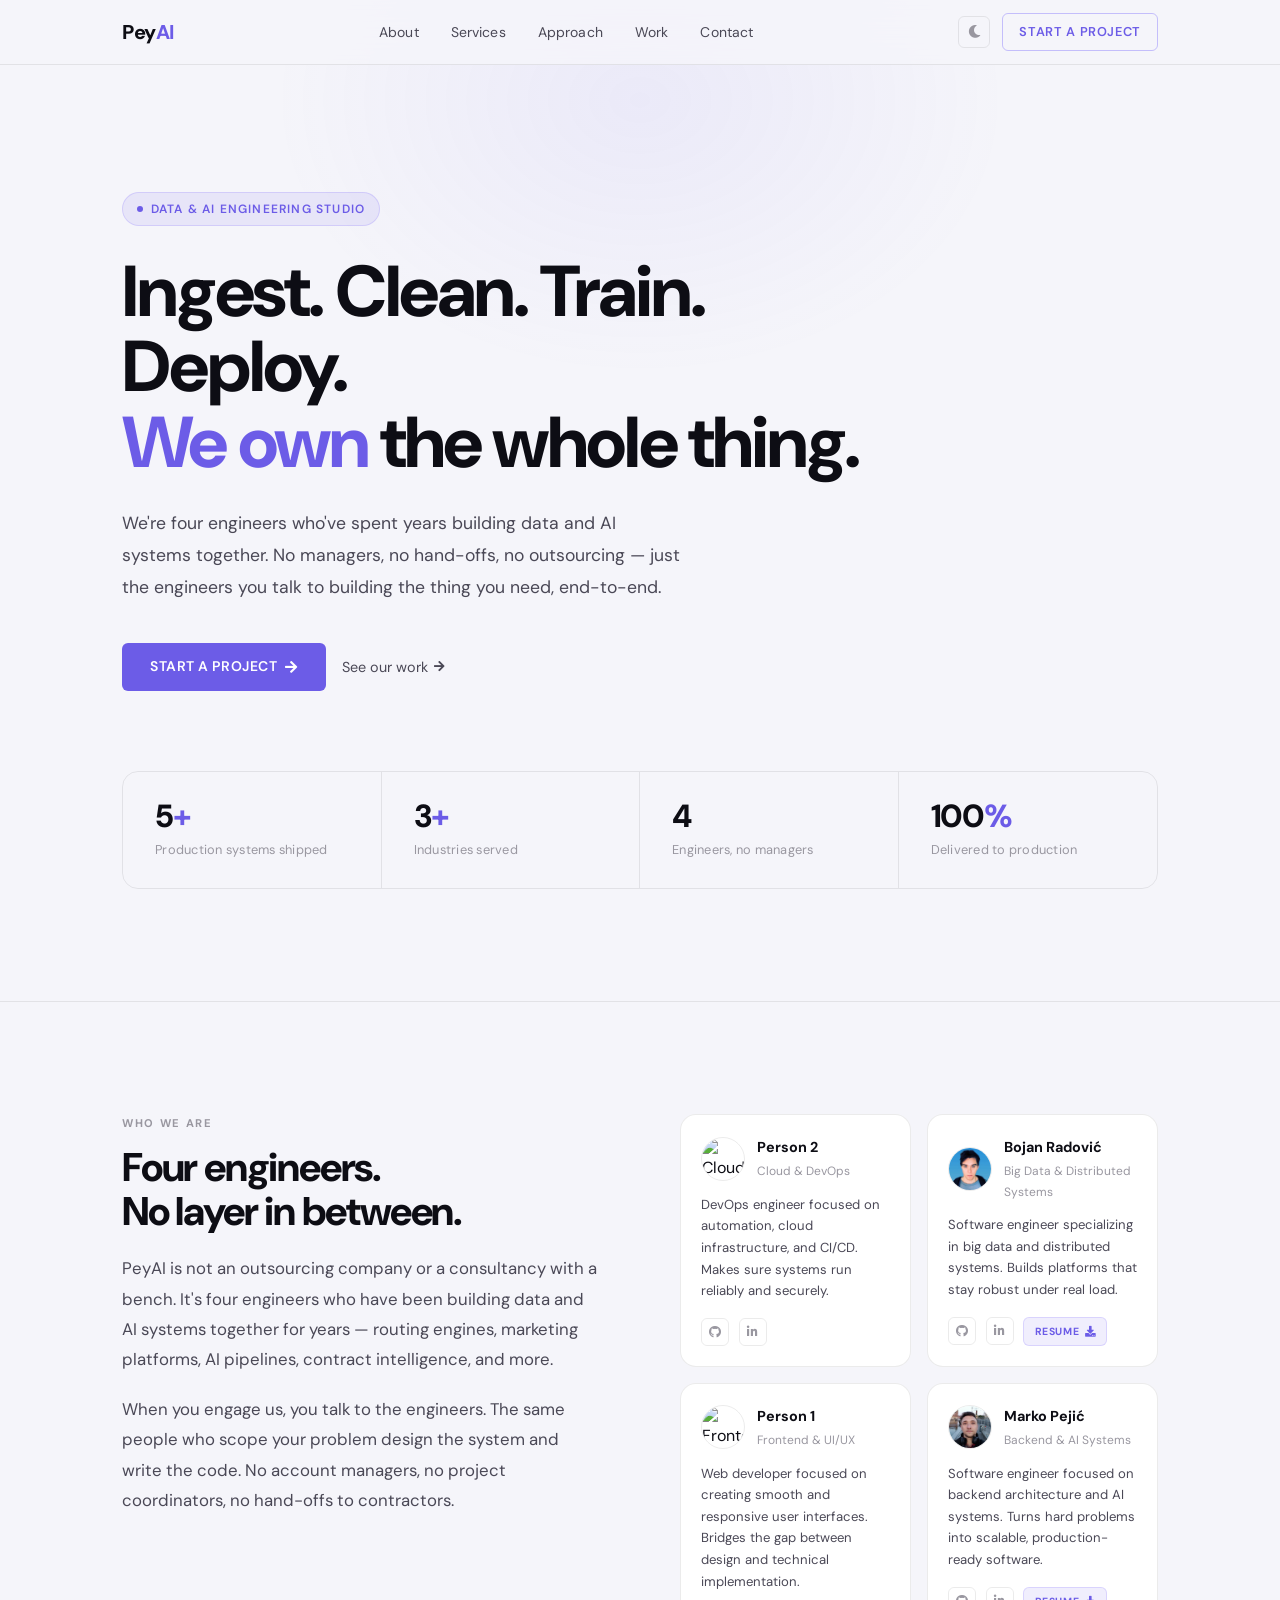
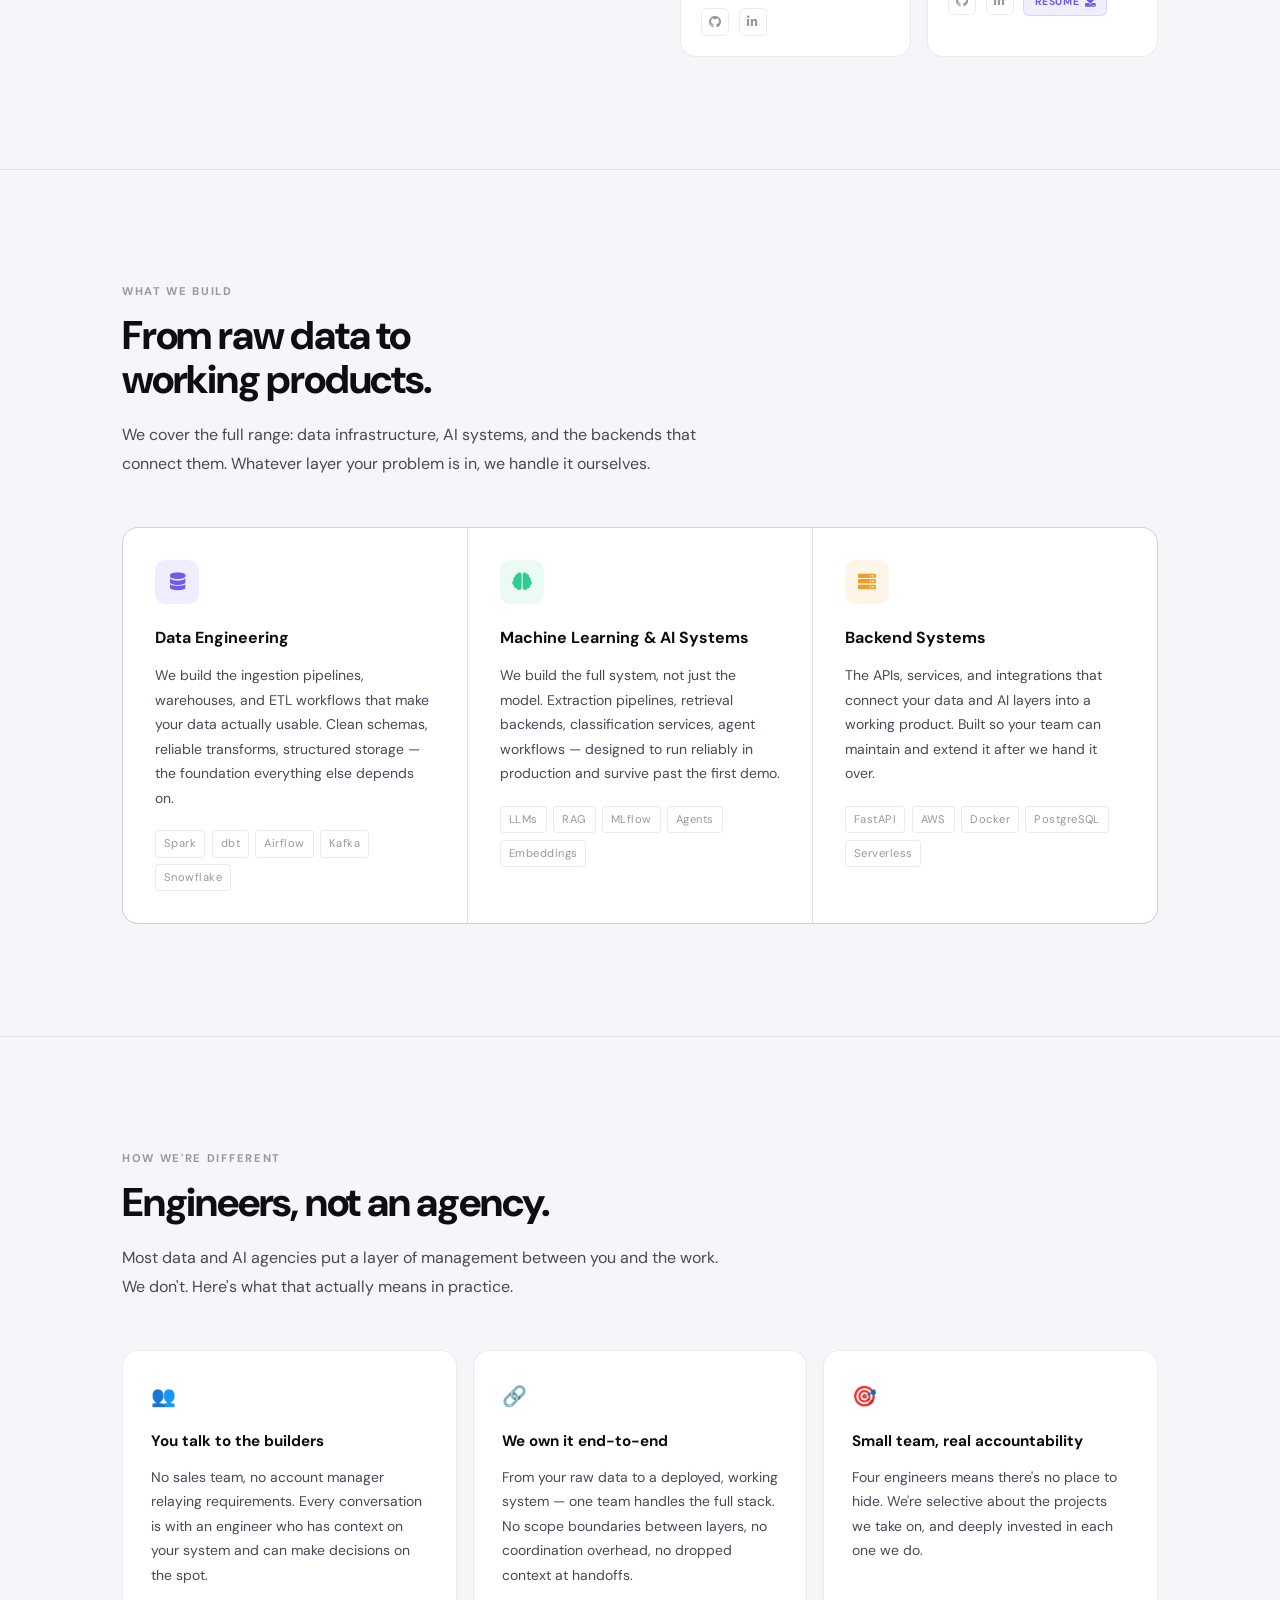
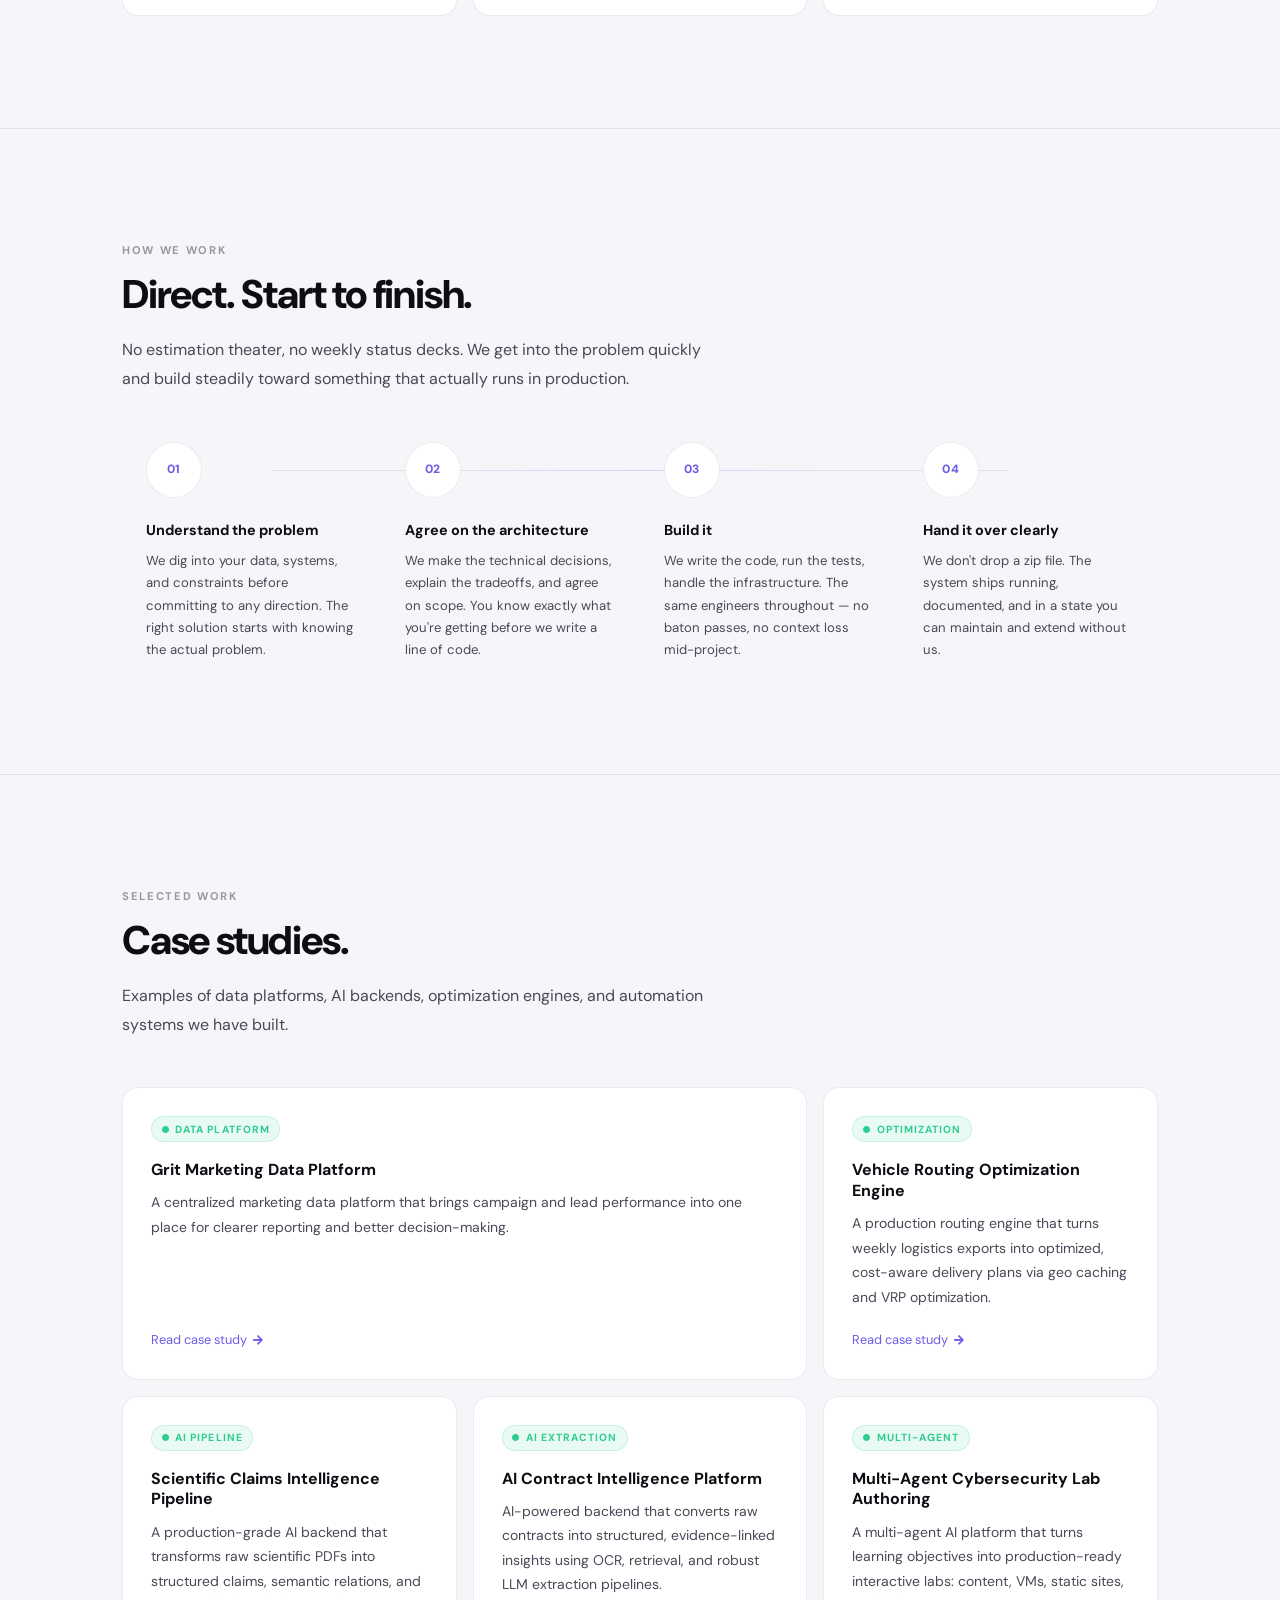
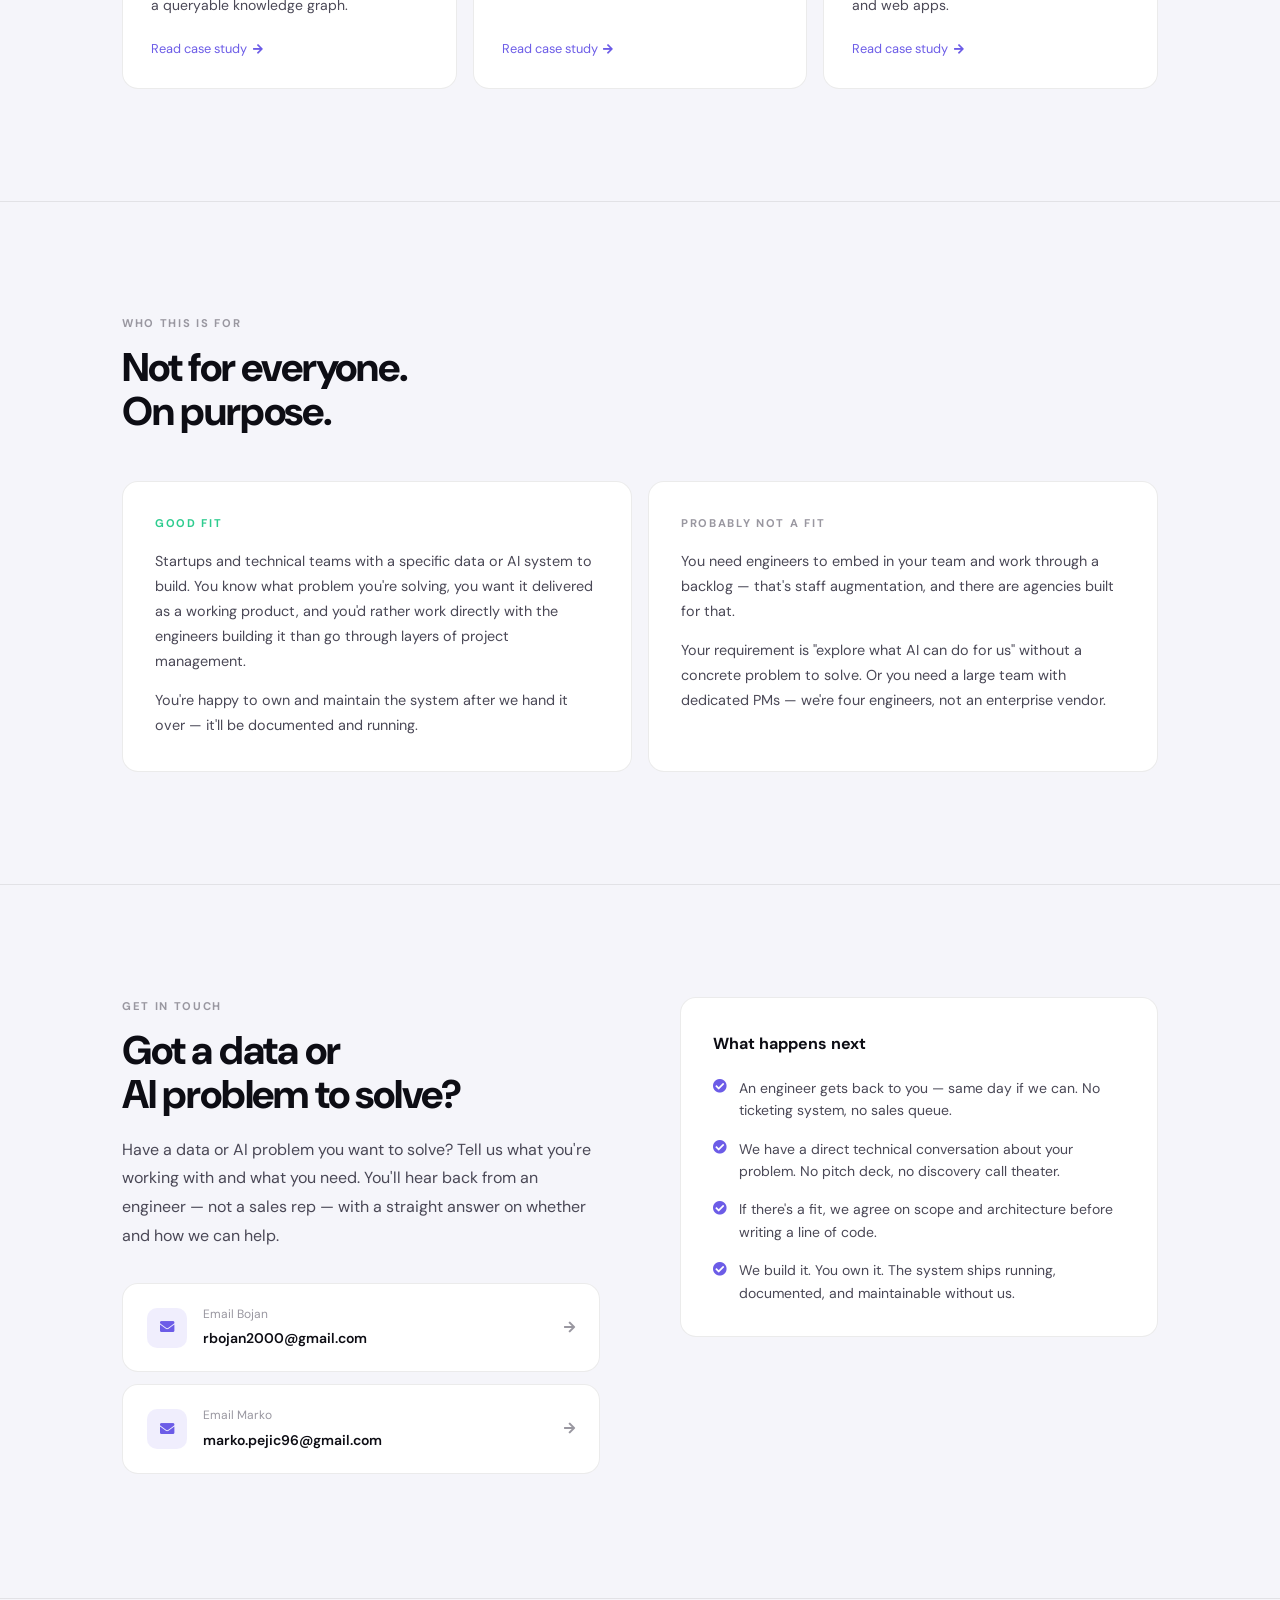
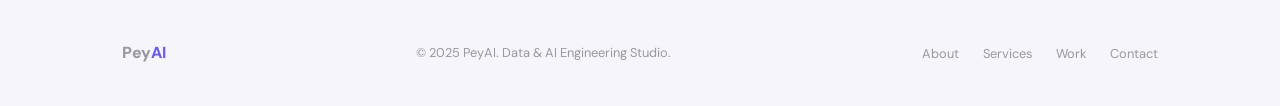
==== commit 26905aae: "make it clear that we're not outsourcing company" ====
--- a/index.html
+++ b/index.html
@@ -940,11 +940,11 @@
       <div class="hero-eyebrow">Data &amp; AI Engineering Studio</div>
 
       <h1 class="hero-headline">
-        We build Data &amp; AI<br>systems that <span class="accent">ship.</span>
+        Ingest. Clean. Train. Deploy.<br><span class="accent">We own</span> the whole thing.
       </h1>
 
       <p class="hero-body">
-        PeyAI helps companies turn messy data, manual workflows, and AI ideas into reliable production systems — from data foundations to intelligent backends.
+        We're four engineers who've spent years building data and AI systems together. No managers, no hand-offs, no outsourcing — just the engineers you talk to building the thing you need, end-to-end.
       </p>
 
       <div class="hero-actions">
@@ -967,7 +967,7 @@
         </div>
         <div class="metric-item">
           <div class="metric-number">4</div>
-          <div class="metric-label">Engineers on the team</div>
+          <div class="metric-label">Engineers, no managers</div>
         </div>
         <div class="metric-item">
           <div class="metric-number">100<span>%</span></div>
@@ -983,12 +983,12 @@
       <div class="about-inner">
         <div>
           <p class="section-label">Who we are</p>
-          <h2 class="section-title">Engineering-first,<br>outcome-focused.</h2>
+          <h2 class="section-title">Four engineers.<br>No layer in between.</h2>
           <p class="about-statement">
-            PeyAI is a small studio of engineers who care about building things that actually work in production. We combine consulting, architecture, and hands-on implementation — no outsourcing, no handoffs.
+            PeyAI is not an outsourcing company or a consultancy with a bench. It's four engineers who have been building data and AI systems together for years — routing engines, marketing platforms, AI pipelines, contract intelligence, and more.
           </p>
           <p class="about-statement">
-            Whether you need a data platform, an ML pipeline, an AI-powered internal tool, or a backend for a data-intensive product, we help you define the right approach, build the system, and make it ready for real use.
+            When you engage us, you talk to the engineers. The same people who scope your problem design the system and write the code. No account managers, no project coordinators, no hand-offs to contractors.
           </p>
         </div>
 
@@ -1065,14 +1065,14 @@
       <p class="section-label">What we build</p>
       <h2 class="section-title">From raw data to<br>working products.</h2>
       <p class="section-body">
-        We help teams create the infrastructure and applications needed to use data and AI in production — from pipelines and lakehouses to AI-powered workflows, APIs, and internal tools.
+        We cover the full range: data infrastructure, AI systems, and the backends that connect them. Whatever layer your problem is in, we handle it ourselves.
       </p>
 
       <div class="services-grid reveal">
         <div class="service-card">
           <div class="service-icon purple"><i class="fas fa-database"></i></div>
           <h3>Data Engineering</h3>
-          <p>Reliable data pipelines, warehouses, lakehouses, and ETL/ELT workflows that turn raw data into structured, trusted datasets for analytics, reporting, automation, and AI.</p>
+          <p>We build the ingestion pipelines, warehouses, and ETL workflows that make your data actually usable. Clean schemas, reliable transforms, structured storage — the foundation everything else depends on.</p>
           <div class="service-tags">
             <span class="tag">Spark</span>
             <span class="tag">dbt</span>
@@ -1085,7 +1085,7 @@
         <div class="service-card">
           <div class="service-icon green"><i class="fas fa-brain"></i></div>
           <h3>Machine Learning &amp; AI Systems</h3>
-          <p>AI systems for classification, extraction, retrieval, prediction, and process automation. Our focus is not just on models, but on building maintainable systems around them.</p>
+          <p>We build the full system, not just the model. Extraction pipelines, retrieval backends, classification services, agent workflows — designed to run reliably in production and survive past the first demo.</p>
           <div class="service-tags">
             <span class="tag">LLMs</span>
             <span class="tag">RAG</span>
@@ -1098,7 +1098,7 @@
         <div class="service-card">
           <div class="service-icon amber"><i class="fas fa-server"></i></div>
           <h3>Backend Systems</h3>
-          <p>APIs, services, integrations, and cloud-native backends for data-intensive products. Scalable, observable, and easy to extend.</p>
+          <p>The APIs, services, and integrations that connect your data and AI layers into a working product. Built so your team can maintain and extend it after we hand it over.</p>
           <div class="service-tags">
             <span class="tag">FastAPI</span>
             <span class="tag">AWS</span>
@@ -1114,29 +1114,29 @@
   <!-- Fit -->
   <section id="fit">
     <div class="container">
-      <p class="section-label">When to work with us</p>
-      <h2 class="section-title">More than a prototype.</h2>
+      <p class="section-label">How we're different</p>
+      <h2 class="section-title">Engineers, not an agency.</h2>
       <p class="section-body">
-        We're a good fit when your data is scattered, your workflows are too manual, or your AI idea needs a reliable technical foundation before it can become a real product.
+        Most data and AI agencies put a layer of management between you and the work. We don't. Here's what that actually means in practice.
       </p>
 
       <div class="fit-grid reveal">
         <div class="fit-card">
-          <div class="fit-marker">📡</div>
-          <h3>Your data is scattered</h3>
-          <p>You have data across spreadsheets, tools, databases, or third-party systems, and need a reliable way to centralize, model, and use it.</p>
+          <div class="fit-marker">👥</div>
+          <h3>You talk to the builders</h3>
+          <p>No sales team, no account manager relaying requirements. Every conversation is with an engineer who has context on your system and can make decisions on the spot.</p>
         </div>
 
         <div class="fit-card">
-          <div class="fit-marker">⚙️</div>
-          <h3>You want to automate manual work</h3>
-          <p>You have repetitive processes involving documents, reports, or internal decisions that could be improved with data pipelines or AI.</p>
+          <div class="fit-marker">🔗</div>
+          <h3>We own it end-to-end</h3>
+          <p>From your raw data to a deployed, working system — one team handles the full stack. No scope boundaries between layers, no coordination overhead, no dropped context at handoffs.</p>
         </div>
 
         <div class="fit-card">
-          <div class="fit-marker">🧠</div>
-          <h3>You have an AI idea, but need execution</h3>
-          <p>You know where AI could help, but need a technical partner to validate the approach, design the system, and build something production-ready.</p>
+          <div class="fit-marker">🎯</div>
+          <h3>Small team, real accountability</h3>
+          <p>Four engineers means there's no place to hide. We're selective about the projects we take on, and deeply invested in each one we do.</p>
         </div>
       </div>
     </div>
@@ -1146,31 +1146,31 @@
   <section id="approach">
     <div class="container">
       <p class="section-label">How we work</p>
-      <h2 class="section-title">From idea to production.</h2>
+      <h2 class="section-title">Direct. Start to finish.</h2>
       <p class="section-body">
-        We combine consulting, software engineering, and hands-on implementation. We shape the right technical direction and build the systems to make it real.
+        No estimation theater, no weekly status decks. We get into the problem quickly and build steadily toward something that actually runs in production.
       </p>
 
       <div class="process-steps reveal">
         <div class="process-step">
           <div class="step-dot">01</div>
-          <h3>Discover</h3>
-          <p>We review your goals, current systems, data sources, constraints, and what success should look like.</p>
+          <h3>Understand the problem</h3>
+          <p>We dig into your data, systems, and constraints before committing to any direction. The right solution starts with knowing the actual problem.</p>
         </div>
         <div class="process-step">
           <div class="step-dot">02</div>
-          <h3>Design</h3>
-          <p>We translate the business need into a practical architecture, delivery plan, and clear next steps.</p>
+          <h3>Agree on the architecture</h3>
+          <p>We make the technical decisions, explain the tradeoffs, and agree on scope. You know exactly what you're getting before we write a line of code.</p>
         </div>
         <div class="process-step">
           <div class="step-dot">03</div>
-          <h3>Build</h3>
-          <p>We implement the pipelines, APIs, models, automations, and backend services needed for the solution.</p>
+          <h3>Build it</h3>
+          <p>We write the code, run the tests, handle the infrastructure. The same engineers throughout — no baton passes, no context loss mid-project.</p>
         </div>
         <div class="process-step">
           <div class="step-dot">04</div>
-          <h3>Ship</h3>
-          <p>We prepare the system for real use with reliability, maintainability, observability, and future scaling in mind.</p>
+          <h3>Hand it over clearly</h3>
+          <p>We don't drop a zip file. The system ships running, documented, and in a state you can maintain and extend without us.</p>
         </div>
       </div>
     </div>
@@ -1224,33 +1224,23 @@
     </div>
   </section>
 
-  <!-- Testimonials -->
-  <section id="testimonials">
+  <!-- Who this is for -->
+  <section id="who-this-is-for">
     <div class="container">
-      <p class="section-label">What clients say</p>
-      <h2 class="section-title">Built for real use.</h2>
+      <p class="section-label">Who this is for</p>
+      <h2 class="section-title">Not for everyone.<br>On purpose.</h2>
 
       <div class="testimonial-grid reveal">
         <div class="testimonial-card">
-          <p class="testimonial-quote">They didn't just deliver code — they helped us think through the architecture before a single line was written. The platform has been running in production for months without issues.</p>
-          <div class="testimonial-author">
-            <div class="testimonial-avatar">JS</div>
-            <div>
-              <p class="testimonial-name">Jamie S.</p>
-              <p class="testimonial-role">Head of Data, Marketing Agency</p>
-            </div>
-          </div>
+          <p class="section-label" style="color:var(--green);margin-bottom:1rem;">Good fit</p>
+          <p style="font-size:0.9rem;color:var(--text-secondary);line-height:1.75;margin-bottom:0.85rem;">Startups and technical teams with a specific data or AI system to build. You know what problem you're solving, you want it delivered as a working product, and you'd rather work directly with the engineers building it than go through layers of project management.</p>
+          <p style="font-size:0.9rem;color:var(--text-secondary);line-height:1.75;">You're happy to own and maintain the system after we hand it over — it'll be documented and running.</p>
         </div>
 
         <div class="testimonial-card">
-          <p class="testimonial-quote">We came with a rough AI idea and they turned it into a production backend in weeks. Very strong engineering fundamentals, great communication throughout.</p>
-          <div class="testimonial-author">
-            <div class="testimonial-avatar">MK</div>
-            <div>
-              <p class="testimonial-name">Matej K.</p>
-              <p class="testimonial-role">CTO, LegalTech Startup</p>
-            </div>
-          </div>
+          <p class="section-label" style="margin-bottom:1rem;">Probably not a fit</p>
+          <p style="font-size:0.9rem;color:var(--text-secondary);line-height:1.75;margin-bottom:0.85rem;">You need engineers to embed in your team and work through a backlog — that's staff augmentation, and there are agencies built for that.</p>
+          <p style="font-size:0.9rem;color:var(--text-secondary);line-height:1.75;">Your requirement is "explore what AI can do for us" without a concrete problem to solve. Or you need a large team with dedicated PMs — we're four engineers, not an enterprise vendor.</p>
         </div>
       </div>
     </div>
@@ -1262,9 +1252,9 @@
       <div class="contact-inner">
         <div>
           <p class="section-label">Get in touch</p>
-          <h2 class="section-title">Ready to build<br>something real?</h2>
+          <h2 class="section-title">Got a data or<br>AI problem to solve?</h2>
           <p class="contact-lead">
-            Have a data or AI challenge you'd like to explore? Share a few details about your goals and current needs. We'll review your request and get back to you with a clear recommendation and next steps.
+            Have a data or AI problem you want to solve? Tell us what you're working with and what you need. You'll hear back from an engineer — not a sales rep — with a straight answer on whether and how we can help.
           </p>
 
           <a href="mailto:rbojan2000@gmail.com" class="contact-method">
@@ -1287,22 +1277,22 @@
         </div>
 
         <div class="contact-detail-box reveal">
-          <h3>What to expect</h3>
+          <h3>What happens next</h3>
           <div class="detail-row">
             <i class="fas fa-check-circle detail-icon"></i>
-            <p>We reply within 1 business day with questions or a brief overview of how we'd approach your problem.</p>
+            <p>An engineer gets back to you — same day if we can. No ticketing system, no sales queue.</p>
           </div>
           <div class="detail-row">
             <i class="fas fa-check-circle detail-icon"></i>
-            <p>If there's a fit, we schedule a short discovery call — no sales pitch, just understanding your needs.</p>
+            <p>We have a direct technical conversation about your problem. No pitch deck, no discovery call theater.</p>
           </div>
           <div class="detail-row">
             <i class="fas fa-check-circle detail-icon"></i>
-            <p>We then produce a tailored proposal: scope, timeline, and a clear technical direction.</p>
+            <p>If there's a fit, we agree on scope and architecture before writing a line of code.</p>
           </div>
           <div class="detail-row">
             <i class="fas fa-check-circle detail-icon"></i>
-            <p>Engagements are fixed-scope or retainer — no surprise billing, no ambiguous hours.</p>
+            <p>We build it. You own it. The system ships running, documented, and maintainable without us.</p>
           </div>
         </div>
       </div>
